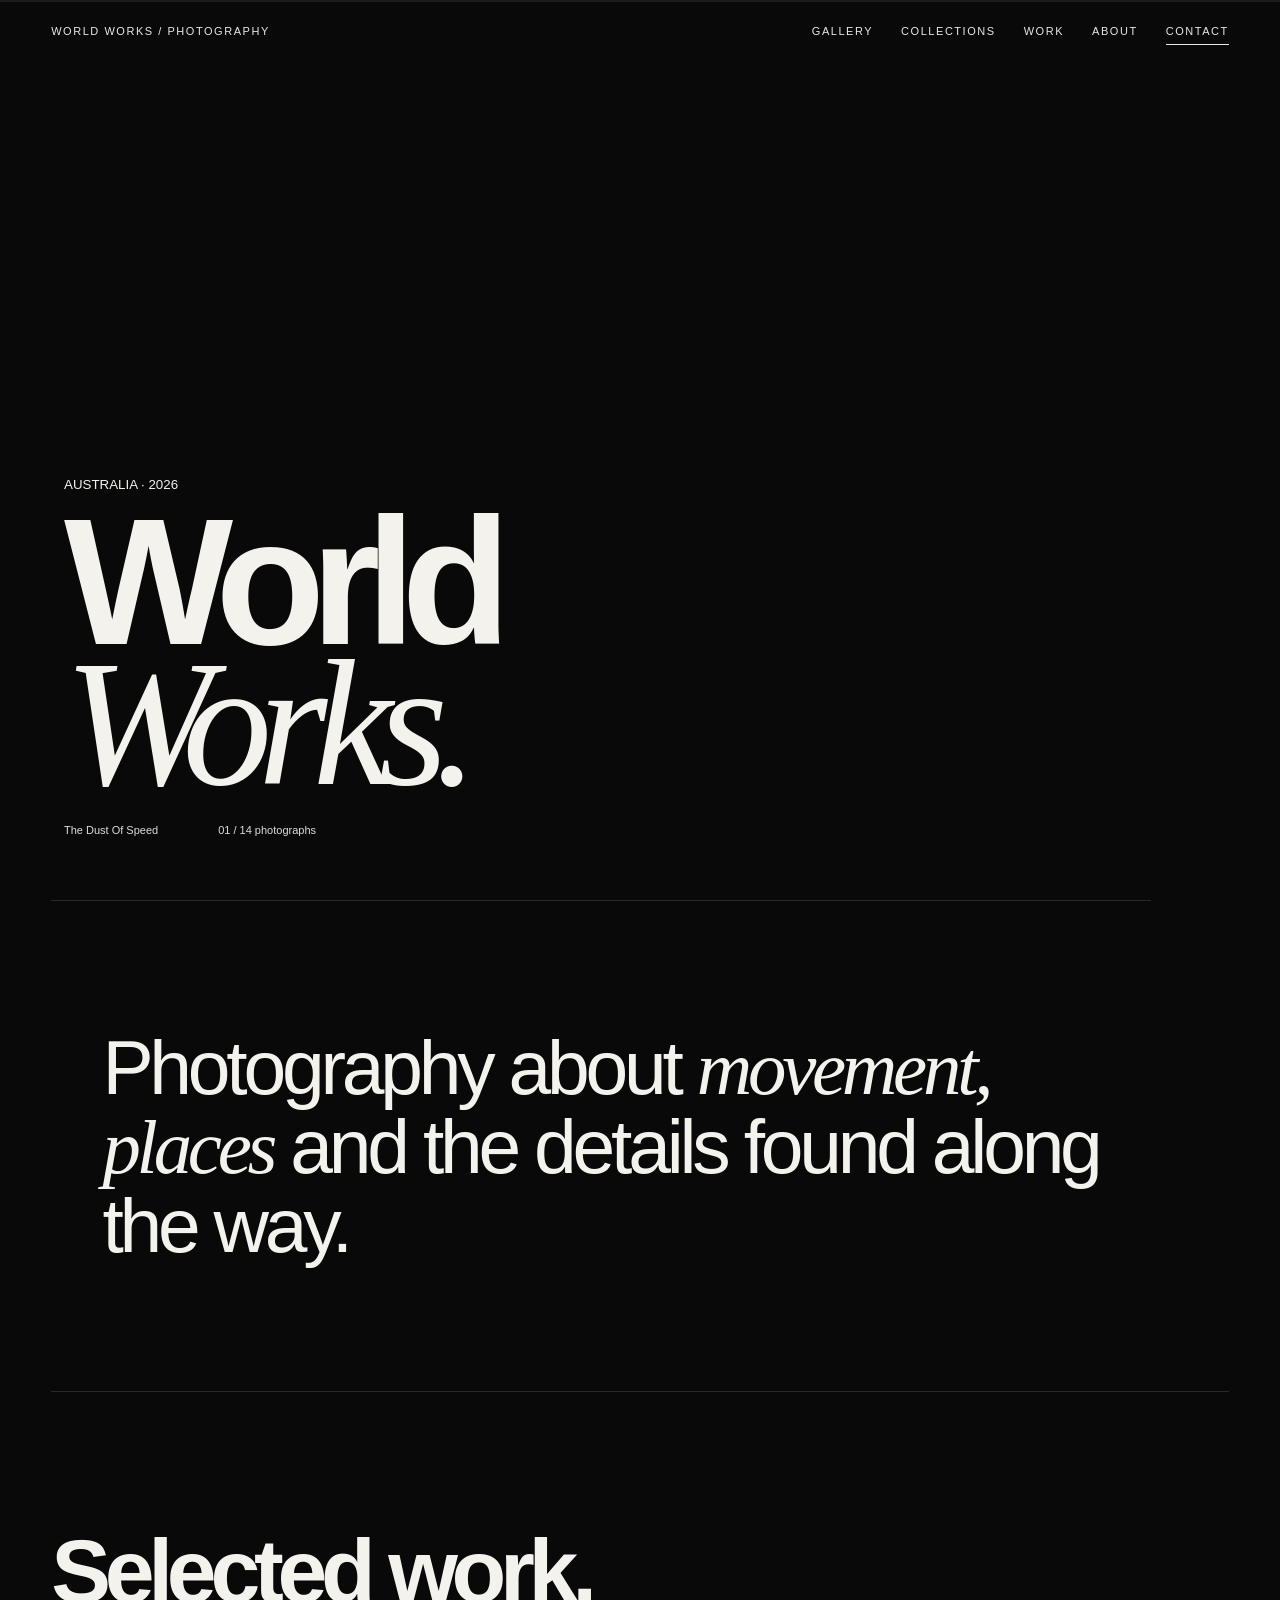
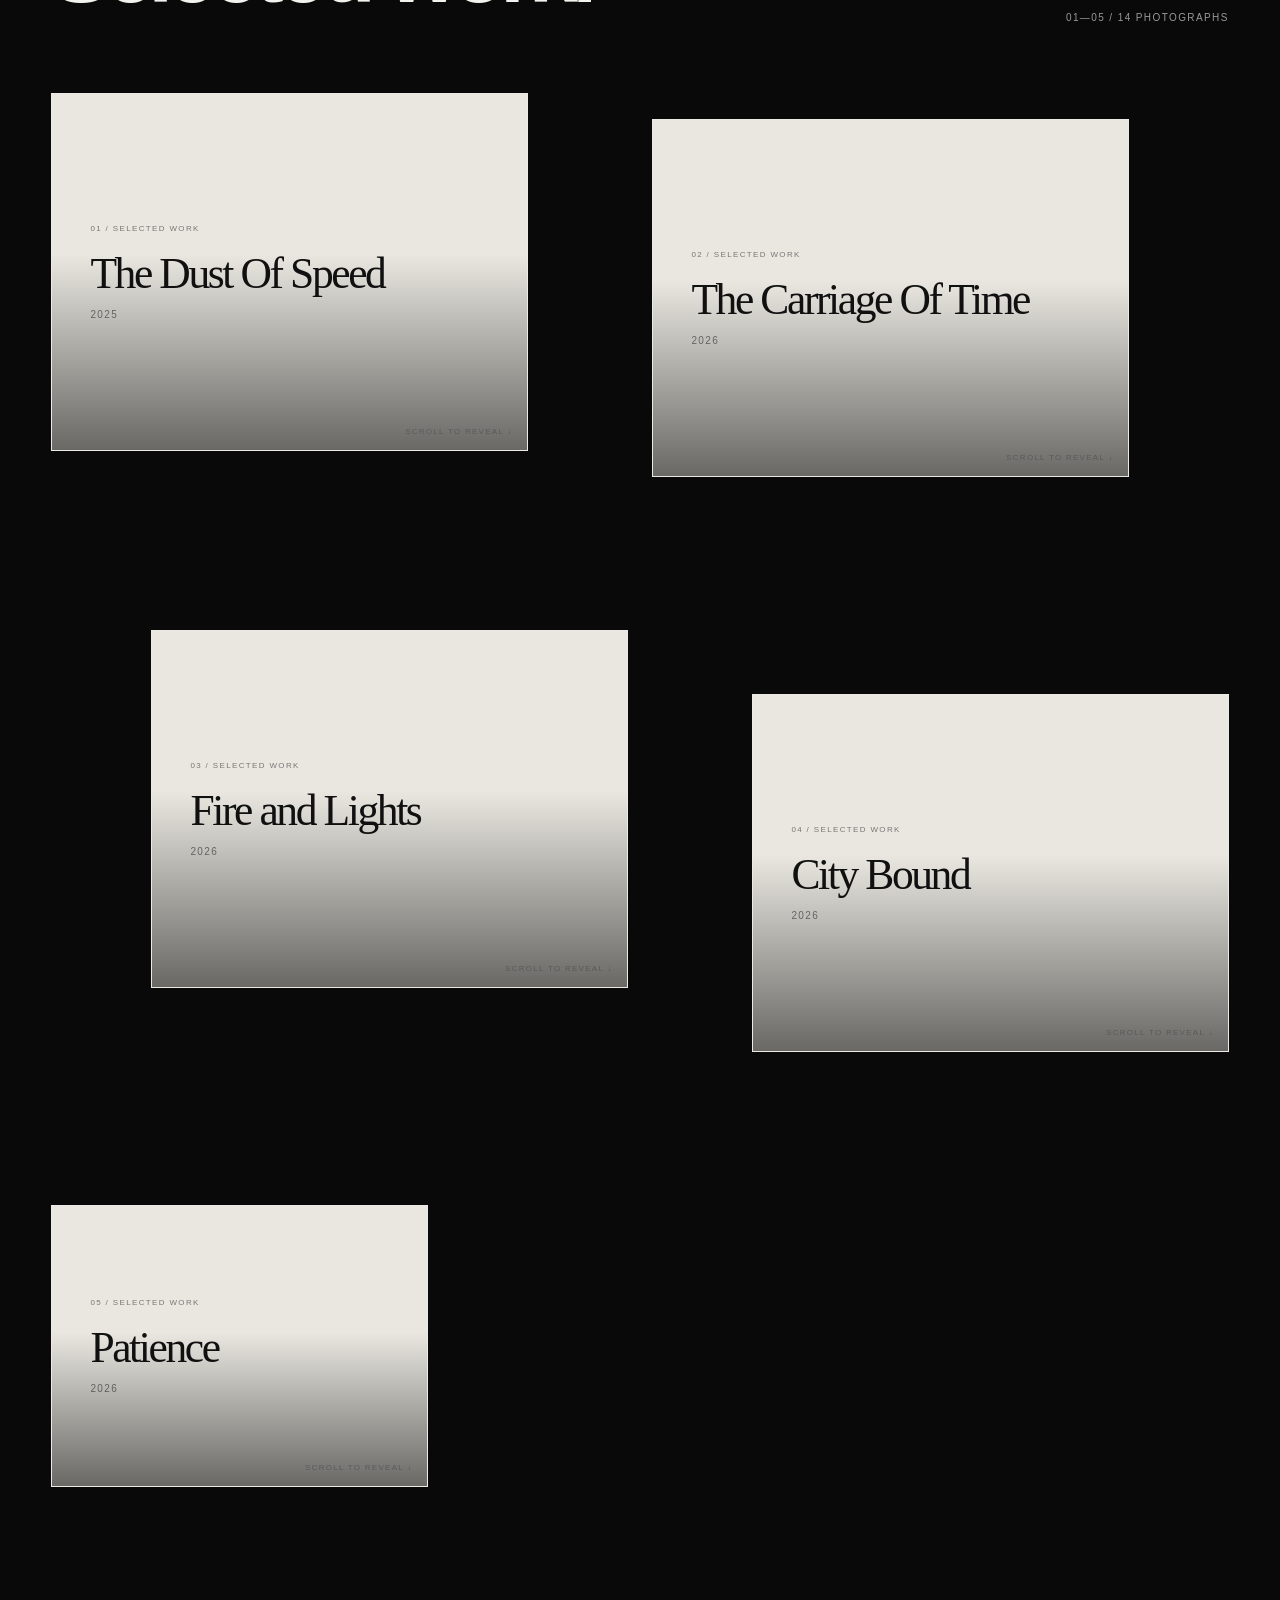
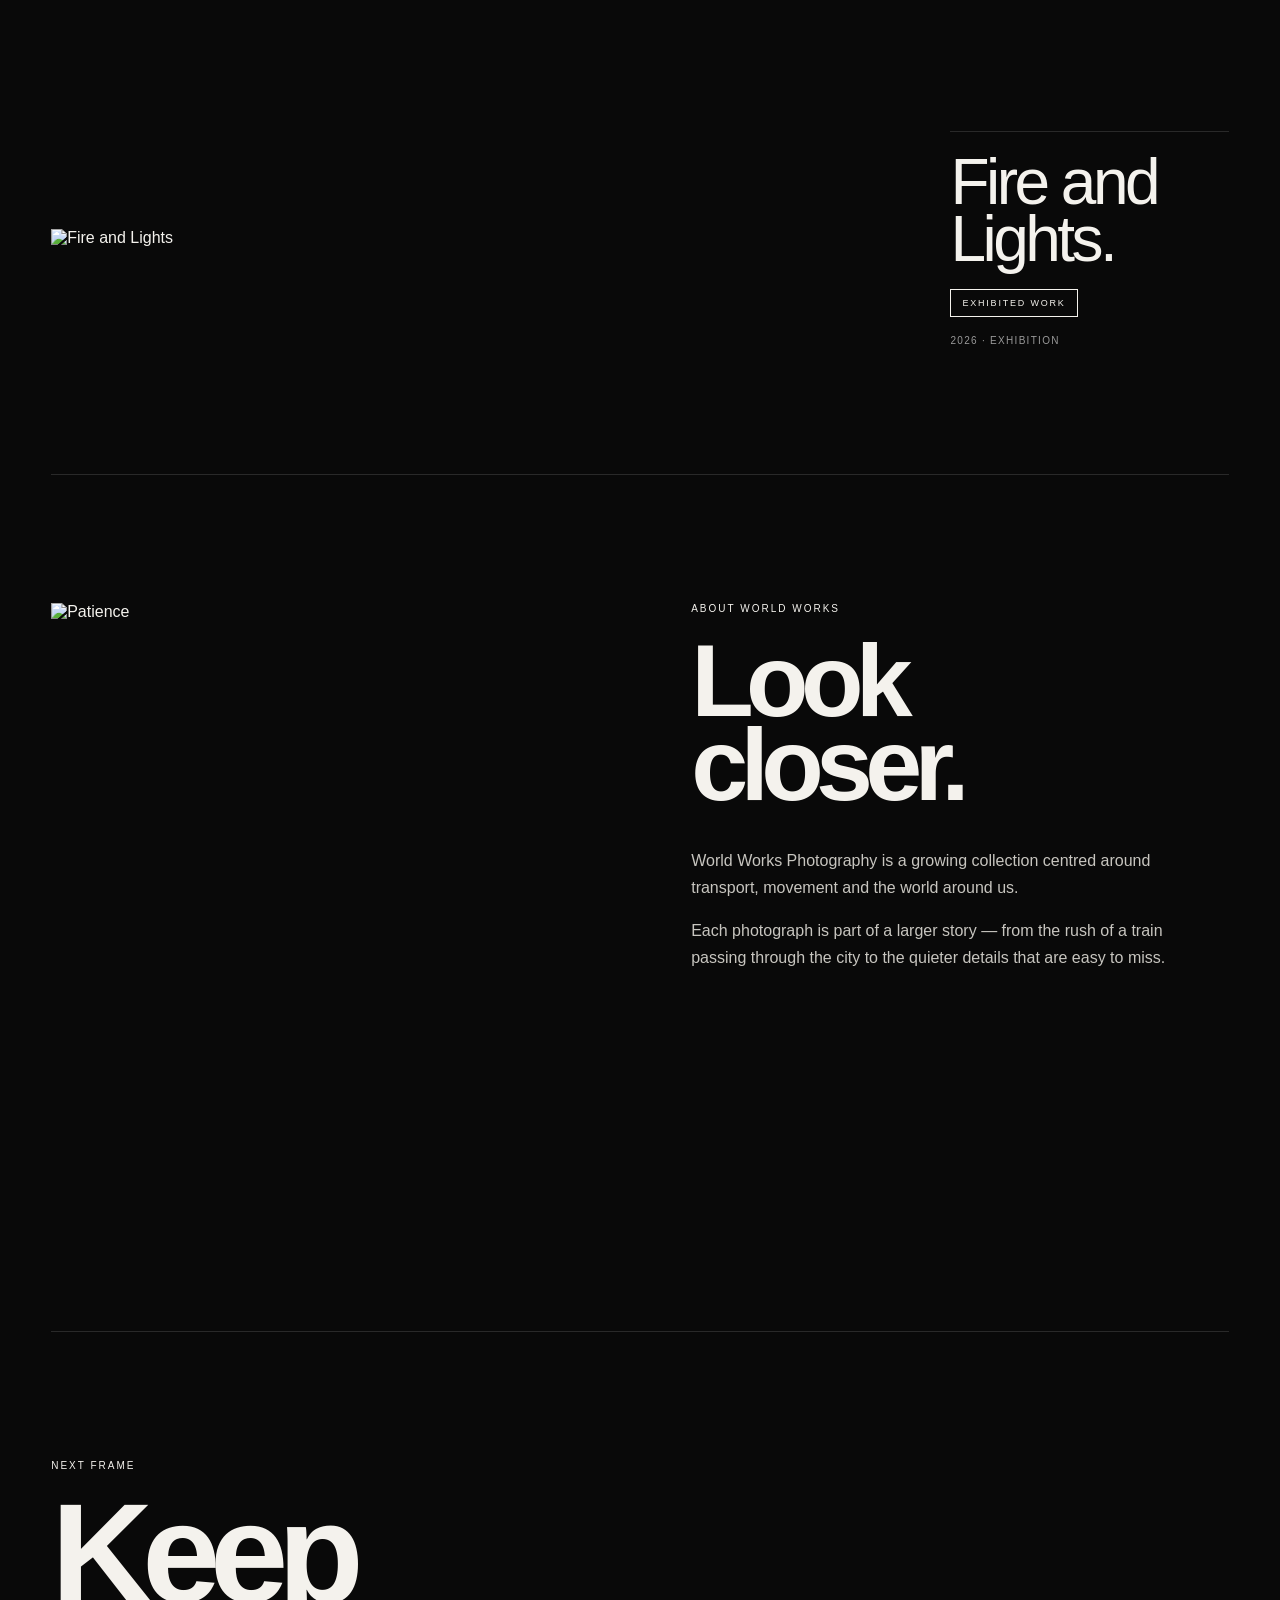
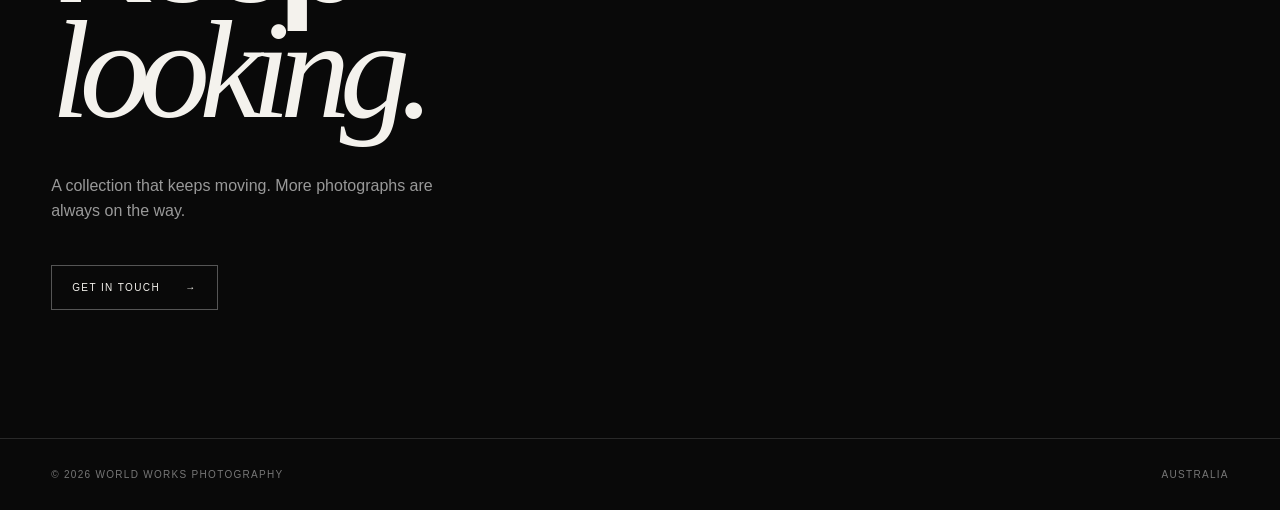
==== index.html @ 9ef43955 "Place scroll flip styles correctly in homepage" ====
<!doctype html>
<html lang="en">
<head>
<meta charset="utf-8"><meta name="viewport" content="width=device-width,initial-scale=1">
<meta name="theme-color" content="#090909"><meta property="og:title" content="World Works Photography"><meta property="og:image" content="images/01.jpg">
<title>World Works Photography</title>
<link rel="icon" type="image/svg+xml" href="favicon.svg">
<style>
*{box-sizing:border-box}html{scroll-behavior:smooth}body{margin:0;background:#090909;color:#f4f2ed;font-family:Arial,sans-serif}
a{color:inherit;text-decoration:none}.nav{position:fixed;z-index:5;top:0;left:0;right:0;padding:25px 4vw;display:flex;justify-content:space-between;font-size:11px;letter-spacing:.14em;text-transform:uppercase;mix-blend-mode:difference}.nav div{display:flex;gap:28px}.nav div a{position:relative}.nav div a::after{content:"";position:absolute;left:0;right:0;bottom:-8px;height:1px;background:currentColor;transform:scaleX(0);transform-origin:center;transition:transform .25s ease}.nav div a.active::after{transform:scaleX(1)}
.hero{height:100svh;min-height:650px;position:relative;display:flex;align-items:flex-end;padding:5vw;overflow:hidden}.hero img{position:absolute;left:50%;top:50%;transform:translate(-50%,-50%);width:112%;height:112%;max-width:none;object-fit:cover;object-position:center;filter:brightness(.52);z-index:-1}.hero-copy small,.eyebrow{font-size:10px;letter-spacing:.2em;text-transform:uppercase}.hero h1{font-size:clamp(80px,14vw,190px);line-height:.78;letter-spacing:-.08em;margin:20px 0 30px}.hero em,.intro em,.contact em{font-family:Georgia,serif;font-weight:400}.hero-meta{display:flex;gap:60px;font-size:11px;color:#ddd}
main{padding:0 4vw}.section{padding:10vw 0;border-top:1px solid #292929}.intro{padding-left:4vw;max-width:1100px;font-size:clamp(42px,6vw,88px);line-height:1;letter-spacing:-.055em}
.head{display:flex;justify-content:space-between;align-items:end;margin-bottom:70px}.head h2{font-size:clamp(50px,7vw,105px);letter-spacing:-.07em;margin:0}.count{font-size:10px;letter-spacing:.14em;color:#999;text-transform:uppercase}
.grid{display:grid;grid-template-columns:repeat(12,minmax(0,1fr));column-gap:24px;row-gap:12vw;align-items:start}.item{margin:0;min-width:0}.item img{width:100%;height:auto;display:block;transition:transform .7s cubic-bezier(.2,.8,.2,1)}.item:hover img{transform:scale(1.025)}
.item:nth-child(1){grid-column:1/6}.item:nth-child(2){grid-column:7/12;margin-top:2vw}.item:nth-child(3){grid-column:2/7;margin-top:0}.item:nth-child(4){grid-column:8/13;margin-top:5vw}.item:nth-child(5){grid-column:1/5;margin-top:0}
.caption{display:flex;justify-content:space-between;padding-top:13px;font-size:10px;text-transform:uppercase;letter-spacing:.1em}.caption span:last-child{color:#888}
.feature{padding:9vw 0 10vw;display:grid;grid-template-columns:minmax(0,3fr) minmax(260px,1fr);gap:5vw;align-items:center}.feature img{width:100%;height:auto;max-height:72vh;object-fit:contain;background:transparent;display:block}.feature-meta{margin:0;display:block;border-top:1px solid #292929;padding-top:22px}.feature-title{font-size:clamp(40px,5vw,78px);line-height:.9;letter-spacing:-.055em}.exhibited-label{display:inline-block;margin-top:20px;padding:8px 11px;border:1px solid #f4f2ed;font-size:9px;letter-spacing:.2em;text-transform:uppercase}.muted{font-size:10px;color:#999;text-transform:uppercase;letter-spacing:.13em;padding-top:18px}@media(max-width:700px){.feature{display:block}.feature-meta{margin-top:24px}}
.about{display:grid;grid-template-columns:1fr 1fr;gap:8vw;align-items:start}.about img{width:100%;height:600px;object-fit:contain;background:#090909}.about h2{font-size:clamp(60px,8vw,120px);line-height:.82;letter-spacing:-.075em;margin:25px 0 40px}.about p{max-width:520px;color:#c7c5bf;line-height:1.7;font-size:16px}
.contact h2{font-size:clamp(65px,11vw,160px);line-height:.82;letter-spacing:-.075em;margin:25px 0 45px}.contact p{color:#999;max-width:420px;line-height:1.6}.button{display:inline-flex;gap:25px;margin-top:25px;padding:16px 20px;border:1px solid #555;font-size:10px;letter-spacing:.14em;text-transform:uppercase}.button:hover{background:#f4f2ed;color:#090909}
footer{display:flex;justify-content:space-between;padding:30px 4vw;border-top:1px solid #292929;color:#777;font-size:10px;text-transform:uppercase;letter-spacing:.13em}
.lightbox{position:fixed;inset:0;z-index:20;background:rgba(0,0,0,.94);display:none;align-items:center;justify-content:center;padding:5vw}.lightbox.open{display:flex}.lightbox img{max-width:90vw;max-height:88vh;object-fit:contain}.close{position:absolute;right:25px;top:18px;font-size:38px;background:none;border:0;color:white;cursor:pointer}.lbtitle{position:absolute;left:25px;bottom:20px;font-size:11px;letter-spacing:.12em;text-transform:uppercase}
@media(max-width:700px){.nav div{gap:12px}.hero{padding:8vw;min-height:600px}.hero-meta{display:block;line-height:1.8}.intro{padding-left:0}.grid{display:block}.item,.item:nth-child(n){margin:0 0 55px}.item img{width:100%;height:auto}.feature-meta{display:block}.about{display:block}.about img{height:auto;margin-bottom:45px}.about h2{margin-top:0}footer{display:block;line-height:2}}

/* WORLD WORKS — cinematic, Apple-inspired motion */
:root{--ww-ease:cubic-bezier(.16,1,.3,1)}
html{scroll-padding-top:88px}
.ww-progress{position:fixed;z-index:10001;top:0;left:0;width:100%;height:2px;pointer-events:none;background:rgba(255,255,255,.08)}
.ww-progress span{display:block;width:100%;height:100%;background:#f4f2ed;transform:scaleX(0);transform-origin:left center}
.ww-reveal{opacity:0;transform:translate3d(0,28px,0);transition:opacity .9s var(--ww-ease),transform 1s var(--ww-ease);transition-delay:var(--ww-delay,0ms)}
.ww-reveal.ww-visible{opacity:1;transform:translate3d(0,0,0)}
.ww-reveal.ww-reveal-left{transform:translate3d(-24px,0,0)}
.ww-reveal.ww-reveal-left.ww-visible{transform:translate3d(0,0,0)}
.item img,.feature img,.about img{transition:transform 1s var(--ww-ease),filter .8s ease}
.item,.feature,.about,.contact{backface-visibility:hidden}
.button,.exhibited-label{transition:background .35s ease,color .35s ease,border-color .35s ease,transform .5s var(--ww-ease)}
.button:hover,.exhibited-label:hover{transform:translateY(-2px)}
@media(prefers-reduced-motion:reduce){html{scroll-behavior:auto}.ww-reveal,.ww-reveal.ww-reveal-left{opacity:1;transform:none;transition:none}.ww-progress{display:none}}


/* Selected work: photographs flip to reveal their titles on the reverse */
.grid{perspective:1400px}
.flip-card{aspect-ratio:4/3;cursor:pointer;outline:none}
.flip-inner{position:relative;width:100%;height:100%;min-height:250px;transform-style:preserve-3d;transition:transform 1s cubic-bezier(.16,1,.3,1);will-change:transform}
.flip-card:hover .flip-inner,.flip-card:focus-visible .flip-inner,.flip-card.is-flipped .flip-inner{transform:rotateY(180deg)}
.flip-face{position:absolute;inset:0;overflow:hidden;backface-visibility:hidden;-webkit-backface-visibility:hidden}
.flip-front{background:#111}
.flip-front img{width:100%;height:100%;object-fit:cover;display:block;transition:transform 1.1s cubic-bezier(.16,1,.3,1),filter .8s ease}
.flip-card:hover .flip-front img{transform:scale(1.045);filter:brightness(.76)}
.flip-front::after{content:"";position:absolute;inset:45% 0 0;background:linear-gradient(transparent,rgba(0,0,0,.55));pointer-events:none}
.flip-hint{position:absolute;z-index:2;right:14px;bottom:14px;font-size:8px;letter-spacing:.16em;color:#fff;text-transform:uppercase;opacity:.82}
.flip-back{transform:rotateY(180deg);display:flex;flex-direction:column;align-items:flex-start;justify-content:center;padding:clamp(18px,3vw,42px);background:#e9e7e0;color:#111;border:1px solid rgba(255,255,255,.12)}
.flip-back .flip-index{font-size:8px;letter-spacing:.17em;text-transform:uppercase;color:#777}
.flip-back h3{font-family:Georgia,serif;font-size:clamp(25px,3.4vw,52px);font-weight:400;line-height:.96;letter-spacing:-.055em;margin:20px 0 14px;overflow-wrap:anywhere}
.flip-year{font-size:10px;letter-spacing:.14em;color:#777}
.flip-back .flip-hint{color:#555}
.flip-card:focus-visible{outline:1px solid #f4f2ed;outline-offset:5px}
@media(max-width:700px){.flip-card{margin-bottom:55px!important;aspect-ratio:4/3}.flip-inner{min-height:0}.flip-back{padding:22px}.flip-back h3{font-size:clamp(28px,8vw,42px)}.flip-card:hover .flip-inner{transform:none}}
@media(prefers-reduced-motion:reduce){.flip-inner,.flip-front img{transition:none}.flip-card:hover .flip-front img{transform:none}}

</style>
</head>
<body>
<nav class="nav"><a href="#top">World Works / Photography</a><div><a href="gallery.html">Gallery</a><a href="collections.html">Collections</a><a href="#work">Work</a><a href="#about">About</a><a href="#contact">Contact</a></div></nav>
<header class="hero" id="top"><img src="images/01.jpg" alt="The Dust Of Speed"><div><small>AUSTRALIA · 2026</small><h1>World<br><em>Works.</em></h1><div class="hero-meta"><span>The Dust Of Speed</span><span>01 / 14 photographs</span></div></div></header>
<main>
<section class="section intro">Photography about <em>movement, places</em> and the details found along the way.</section>
<section class="section" id="work"><div class="head"><h2>Selected work.</h2><div class="count">01—05 / 14 photographs</div></div><div class="grid">
<figure class="item flip-card" data-scroll-flip><div class="flip-inner"><div class="flip-face flip-front"><span class="flip-index">01 / SELECTED WORK</span><h3>The Dust Of Speed</h3><span class="flip-year">2025</span><span class="flip-hint" aria-hidden="true">SCROLL TO REVEAL ↓</span></div><div class="flip-face flip-back"><img src="images/01.jpg" alt="The Dust Of Speed" loading="lazy"><span class="flip-hint" aria-hidden="true">PHOTOGRAPH REVEALED ↗</span></div></div></figure>
<figure class="item flip-card" data-scroll-flip><div class="flip-inner"><div class="flip-face flip-front"><span class="flip-index">02 / SELECTED WORK</span><h3>The Carriage Of Time</h3><span class="flip-year">2026</span><span class="flip-hint" aria-hidden="true">SCROLL TO REVEAL ↓</span></div><div class="flip-face flip-back"><img src="images/02.jpg" alt="The Carriage Of Time" loading="lazy"><span class="flip-hint" aria-hidden="true">PHOTOGRAPH REVEALED ↗</span></div></div></figure>
<figure class="item flip-card" data-scroll-flip><div class="flip-inner"><div class="flip-face flip-front"><span class="flip-index">03 / SELECTED WORK</span><h3>Fire and Lights</h3><span class="flip-year">2026</span><span class="flip-hint" aria-hidden="true">SCROLL TO REVEAL ↓</span></div><div class="flip-face flip-back"><img src="images/10.jpg" alt="Fire and Lights" loading="lazy"><span class="flip-hint" aria-hidden="true">PHOTOGRAPH REVEALED ↗</span></div></div></figure>
<figure class="item flip-card" data-scroll-flip><div class="flip-inner"><div class="flip-face flip-front"><span class="flip-index">04 / SELECTED WORK</span><h3>City Bound</h3><span class="flip-year">2026</span><span class="flip-hint" aria-hidden="true">SCROLL TO REVEAL ↓</span></div><div class="flip-face flip-back"><img src="images/14.jpg" alt="City Bound" loading="lazy"><span class="flip-hint" aria-hidden="true">PHOTOGRAPH REVEALED ↗</span></div></div></figure>
<figure class="item flip-card" data-scroll-flip><div class="flip-inner"><div class="flip-face flip-front"><span class="flip-index">05 / SELECTED WORK</span><h3>Patience</h3><span class="flip-year">2026</span><span class="flip-hint" aria-hidden="true">SCROLL TO REVEAL ↓</span></div><div class="flip-face flip-back"><img src="images/13.jpg" alt="Patience" loading="lazy"><span class="flip-hint" aria-hidden="true">PHOTOGRAPH REVEALED ↗</span></div></div></figure>
</div></section>
<section class="feature"><img src="images/10.jpg" alt="Fire and Lights"><div class="feature-meta"><div><div class="feature-title">Fire and Lights.</div><a class="exhibited-label" href="gallery.html?filter=exhibited">EXHIBITED WORK</a></div><div class="muted">2026 · Exhibition</div></div></section>
<section class="section about" id="about"><img src="images/13.jpg" alt="Patience"><div><div class="eyebrow">About World Works</div><h2>Look<br>closer.</h2><p>World Works Photography is a growing collection centred around transport, movement and the world around us.</p><p>Each photograph is part of a larger story — from the rush of a train passing through the city to the quieter details that are easy to miss.</p></div></section>
<section class="section contact" id="contact"><div class="eyebrow">Next frame</div><h2>Keep<br><em>looking.</em></h2><p>A collection that keeps moving. More photographs are always on the way.</p><a class="button" href="contact.html">Get in touch <span>→</span></a></section>
</main>
<footer><span>© 2026 World Works Photography</span><span>Australia</span></footer>
<div class="lightbox" id="lightbox" aria-hidden="true"><button class="close" aria-label="Close">×</button><img id="lbimg" src="" alt=""><div class="lbtitle" id="lbtitle"></div></div>
<script>
const navLinks=[...document.querySelectorAll('.nav div a[href^="#"]')]; const sections=navLinks.map(a=>({a,s:document.querySelector(a.getAttribute('href'))})).filter(x=>x.s); const obs=new IntersectionObserver(es=>{es.forEach(e=>{if(e.isIntersecting){navLinks.forEach(a=>a.classList.remove('active')); const hit=sections.find(x=>x.s===e.target); if(hit) hit.a.classList.add('active')}})},{rootMargin:'-35% 0px -55% 0px',threshold:0}); sections.forEach(x=>obs.observe(x.s));
const lb=document.getElementById('lightbox'),im=document.getElementById('lbimg'),title=document.getElementById('lbtitle');
document.querySelectorAll('.item img').forEach(x=>x.addEventListener('click',()=>{im.src=x.src;im.alt=x.alt;title.textContent=x.alt;lb.classList.add('open');lb.setAttribute('aria-hidden','false');document.body.style.overflow='hidden'}));
function close(){lb.classList.remove('open');lb.setAttribute('aria-hidden','true');document.body.style.overflow='';im.src=''}document.querySelector('.close').onclick=close;lb.onclick=e=>{if(e.target===lb)close()};document.addEventListener('keydown',e=>{if(e.key==='Escape')close()});
</script>

<script>
/* World Works cinematic motion system — accessible and lightweight */
(()=> {
  const reduceMotion=window.matchMedia('(prefers-reduced-motion: reduce)').matches;
  const progress=document.createElement('div');
  progress.className='ww-progress';
  progress.setAttribute('aria-hidden','true');
  progress.innerHTML='<span></span>';
  if(!reduceMotion) document.body.appendChild(progress);
  const bar=progress.querySelector('span');
  let ticking=false;
  const updateProgress=()=>{
    const max=document.documentElement.scrollHeight-window.innerHeight;
    if(bar) bar.style.transform='scaleX('+(max>0?Math.min(1,window.scrollY/max):0)+')';
    ticking=false;
  };
  window.addEventListener('scroll',()=>{if(!ticking){requestAnimationFrame(updateProgress);ticking=true}},{passive:true});
  updateProgress();
  const revealSelectors=[
    '.hero-copy','.hero-content','.intro','.section','.feature','.about','.contact',
    '.gallery-page-header','.gallery-heading','.gallery-filters','.gallery .photo',
    '.collections-hero','.collections-intro','.collection-card','.collections-footer',
    '.contact-visual','.contact-copy','.head','.item'
  ];
  const targets=[...new Set(revealSelectors.flatMap(s=>Array.from(document.querySelectorAll(s))))];
  targets.forEach((el,i)=>{
    el.classList.add('ww-reveal');
    if(el.matches('.about img,.contact-visual')) el.classList.add('ww-reveal-left');
    if(el.matches('.feature-meta,.contact-copy')) el.style.setProperty('--ww-delay','90ms');
    if(el.matches('.gallery .photo,.collection-card,.item')) el.style.setProperty('--ww-delay',Math.min((i%5)*65,260)+'ms');
  });
  if(reduceMotion||!('IntersectionObserver' in window)){
    targets.forEach(el=>el.classList.add('ww-visible'));
  }else{
    const observer=new IntersectionObserver(entries=>{
      entries.forEach(entry=>{
        if(entry.isIntersecting){entry.target.classList.add('ww-visible');observer.unobserve(entry.target)}
      });
    },{threshold:.08,rootMargin:'0px 0px -6% 0px'});
    targets.forEach(el=>observer.observe(el));
  }
  const heroImage=document.querySelector('.hero img');
  if(heroImage&&!reduceMotion&&window.matchMedia('(min-width: 700px)').matches){
    let heroTick=false;
    window.addEventListener('scroll',()=>{
      if(heroTick)return;
      heroTick=true;
      requestAnimationFrame(()=>{
        const y=Math.min(window.scrollY,window.innerHeight);
        heroImage.style.setProperty('--ww-scroll',y);
        heroImage.style.translate='0 '+(y*.08)+'px';
        heroTick=false;
      });
    },{passive:true});
  }
})();
</script>


<script>
/* Scroll-controlled 3D reveal: the title faces forward until scrolling turns the card to its photograph. */
(()=> {
  const cards=[...document.querySelectorAll('[data-scroll-flip]')];
  const reduceMotion=window.matchMedia('(prefers-reduced-motion: reduce)').matches;
  if(!cards.length)return;
  if(reduceMotion){
    cards.forEach(card=>card.classList.add('scroll-revealed'));
    return;
  }
  let ticking=false;
  const update=()=>{
    const vh=window.innerHeight;
    cards.forEach(card=>{
      const rect=card.getBoundingClientRect();
      // Rotation begins as the card enters the lower part of the viewport and completes as it approaches mid-screen.
      const start=vh*0.88;
      const end=vh*0.30;
      const progress=Math.max(0,Math.min(1,(start-rect.top)/(start-end)));
      card.style.setProperty('--flip-progress',progress.toFixed(4));
      card.classList.toggle('scroll-revealed',progress>=1);
      card.setAttribute('aria-label',progress>=.5?'Photograph revealed: '+card.querySelector('.flip-back img').alt:'Scroll to reveal photograph: '+card.querySelector('.flip-front h3').textContent);
    });
    ticking=false;
  };
  const requestUpdate=()=>{if(!ticking){requestAnimationFrame(update);ticking=true}};
  window.addEventListener('scroll',requestUpdate,{passive:true});
  window.addEventListener('resize',requestUpdate);
  update();
})();
</script>
<style>
/* Scroll-driven name-to-photograph cards */
.flip-card{cursor:default;perspective:1400px}
.flip-inner{transform:rotateY(calc(var(--flip-progress, 0) * 180deg));transition:none!important}
.flip-card:hover .flip-inner,.flip-card:focus-visible .flip-inner,.flip-card.is-flipped .flip-inner{transform:rotateY(calc(var(--flip-progress, 0) * 180deg))}
.flip-front{display:flex;flex-direction:column;align-items:flex-start;justify-content:center;padding:clamp(20px,3vw,42px);background:#e9e7e0;color:#111;border:1px solid rgba(255,255,255,.12)}
.flip-front .flip-index{font-size:8px;letter-spacing:.17em;text-transform:uppercase;color:#777}
.flip-front h3{font-family:Georgia,serif;font-size:clamp(25px,3.4vw,52px);font-weight:400;line-height:.96;letter-spacing:-.055em;margin:20px 0 14px;overflow-wrap:anywhere}
.flip-front .flip-year{font-size:10px;letter-spacing:.14em;color:#777}
.flip-front .flip-hint{color:#555}
.flip-back{transform:rotateY(180deg);padding:0;background:#111}
.flip-back img{width:100%;height:100%;object-fit:cover;display:block}
.flip-back .flip-hint{color:#fff}
.flip-card:hover .flip-front img{transform:none}
@media(max-width:700px){.flip-card{margin-bottom:55px!important}.flip-front{padding:22px}.flip-front h3{font-size:clamp(28px,8vw,42px)}}
@media(prefers-reduced-motion:reduce){.flip-inner{transition:none!important;transform:none!important}.flip-back{display:none}}
</style>
</body></html>
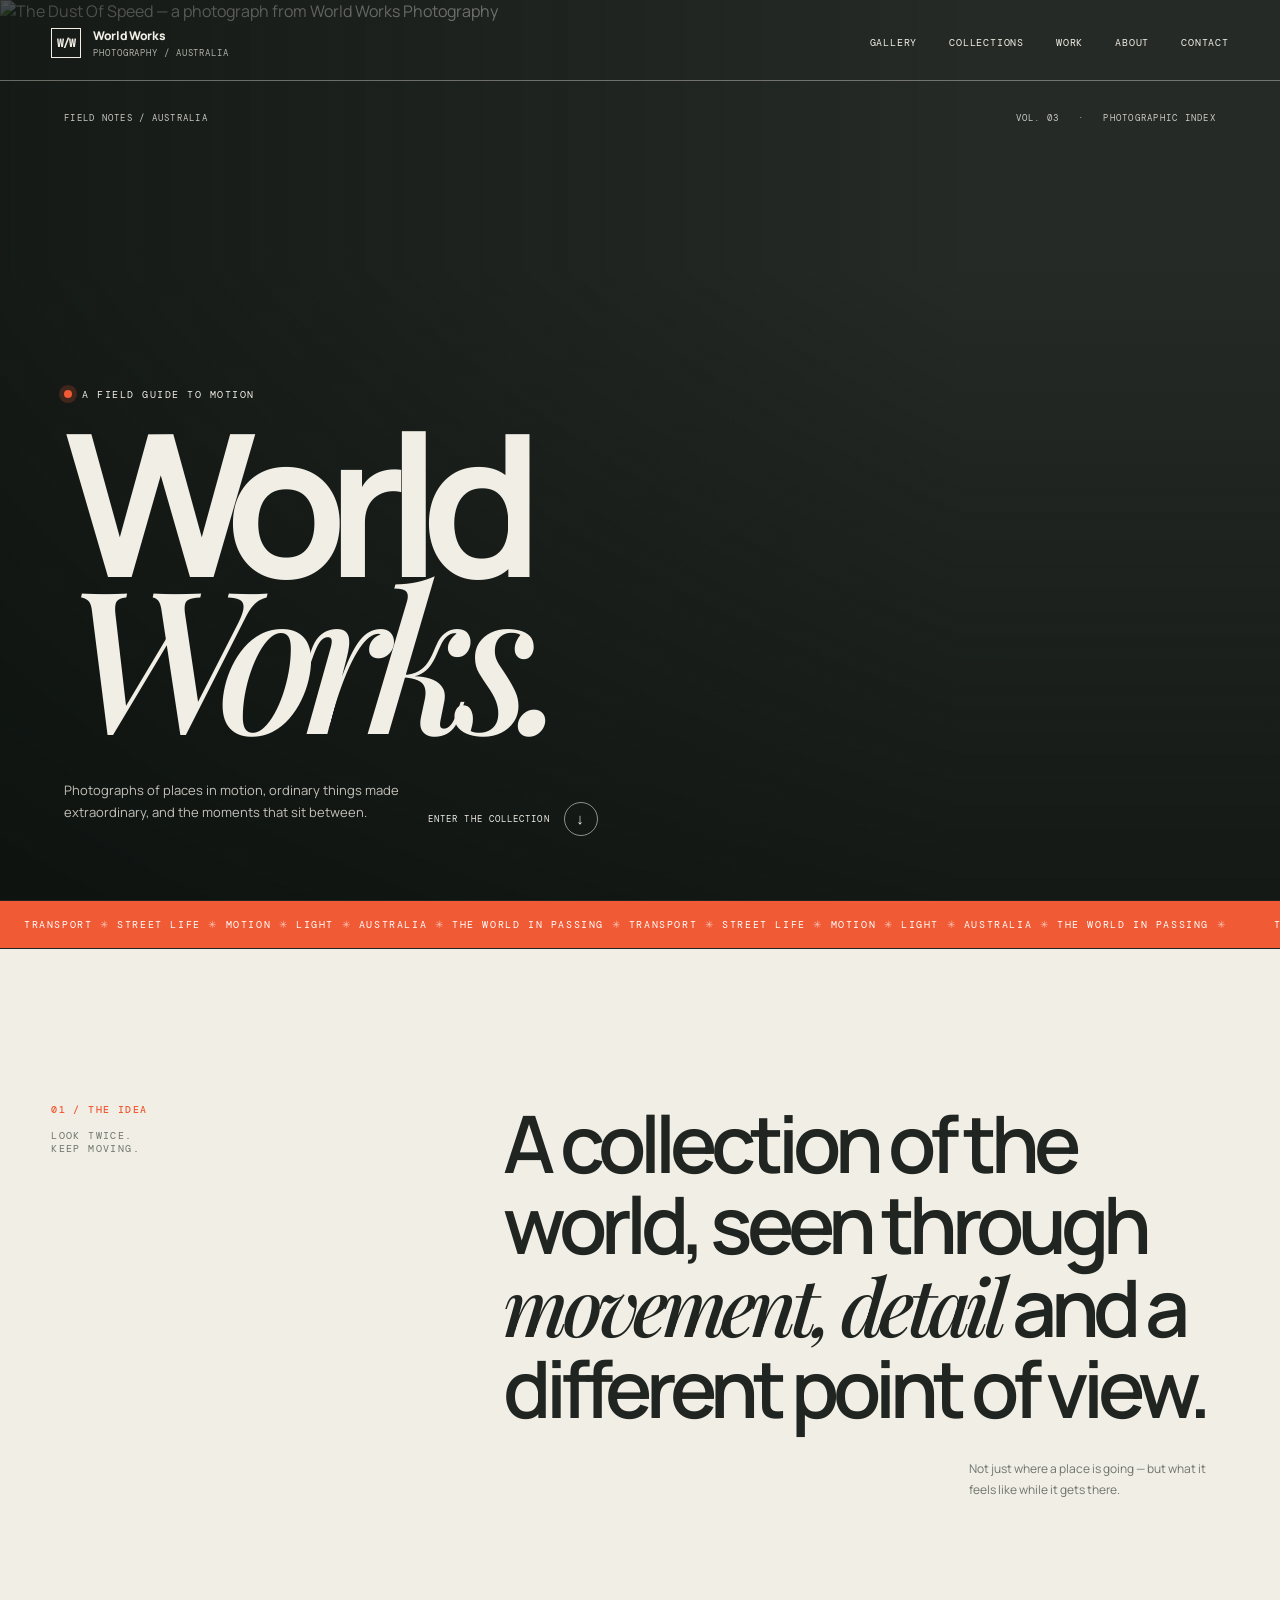
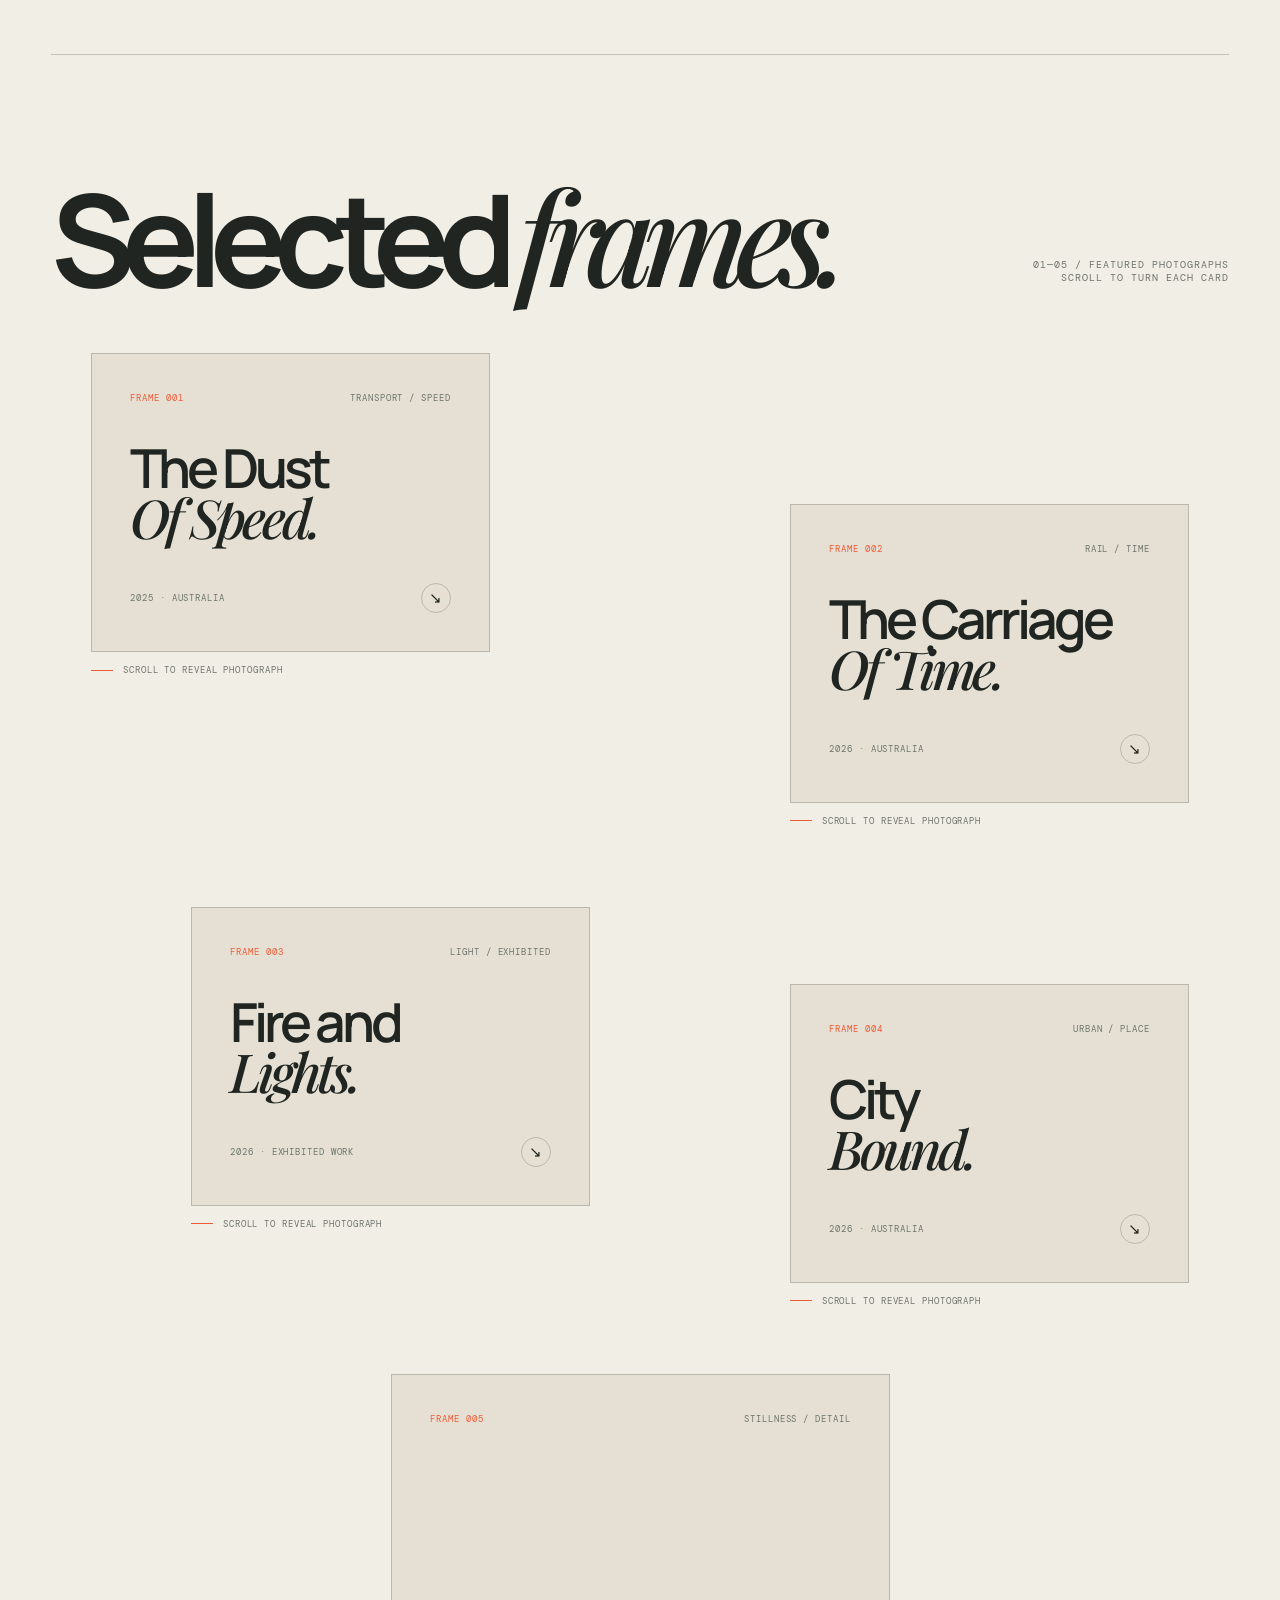
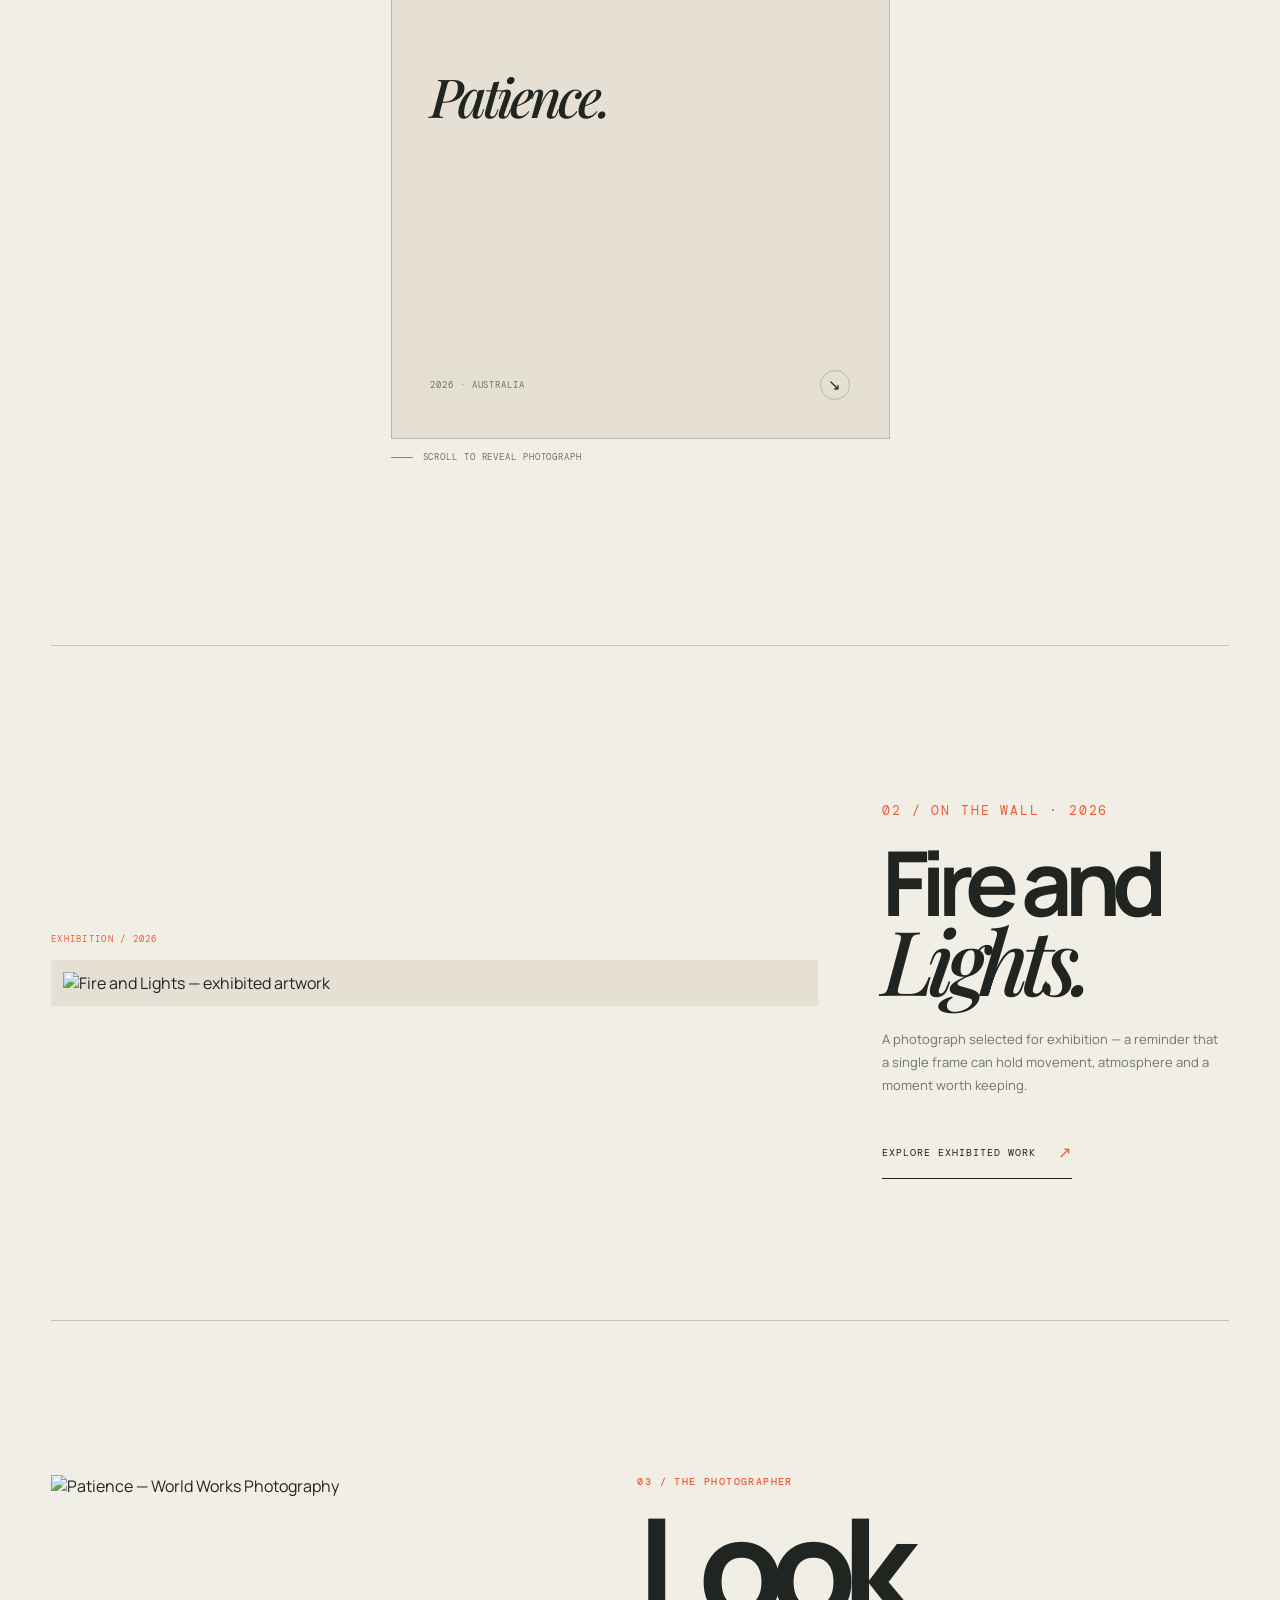
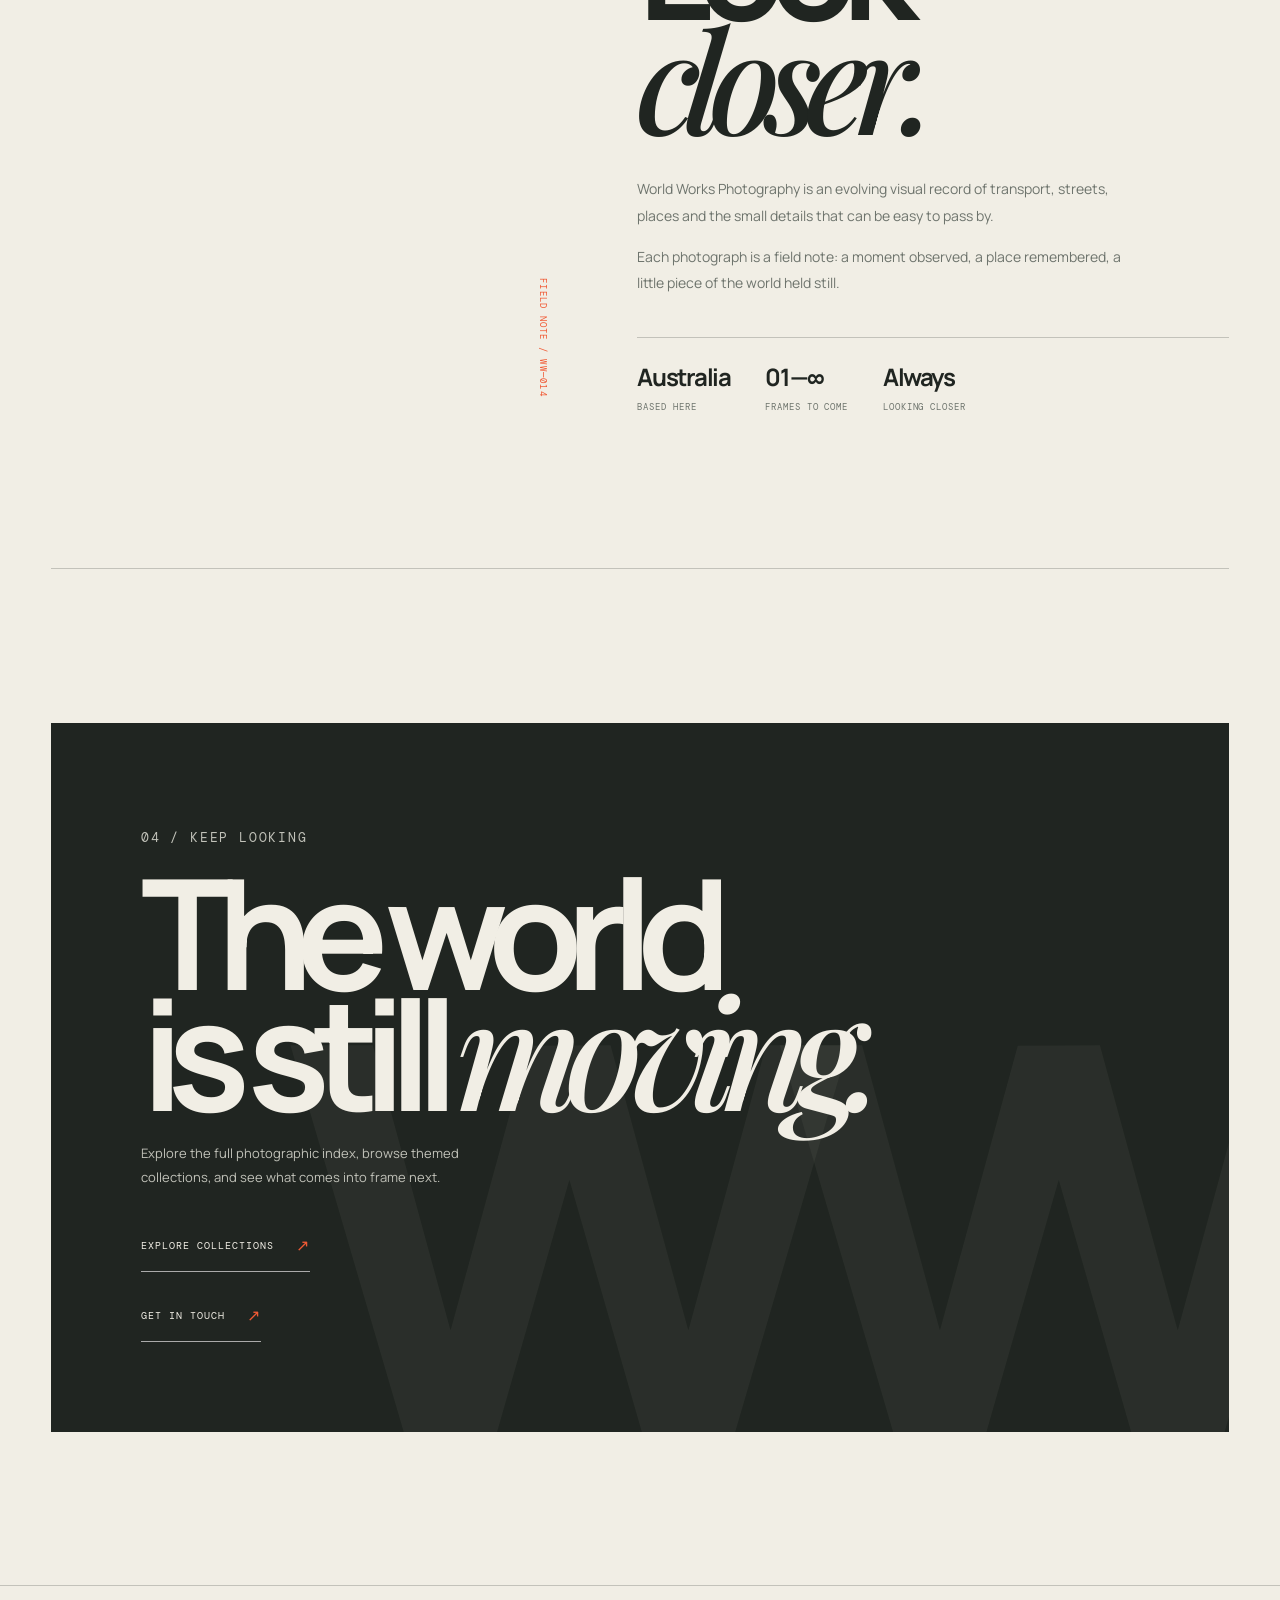
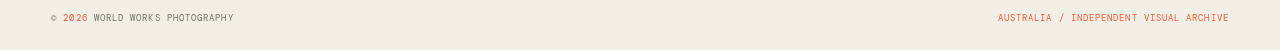
==== commit 5b3c5301: "Redesign homepage as World Works Field Notes 3.0" ====
--- a/index.html
+++ b/index.html
@@ -1,194 +1,82 @@
 <!doctype html>
 <html lang="en">
 <head>
-<meta charset="utf-8"><meta name="viewport" content="width=device-width,initial-scale=1">
-<meta name="theme-color" content="#090909"><meta property="og:title" content="World Works Photography"><meta property="og:image" content="images/01.jpg">
-<title>World Works Photography</title>
+<meta charset="utf-8">
+<meta name="viewport" content="width=device-width,initial-scale=1">
+<meta name="theme-color" content="#f1eee5">
+<meta name="description" content="World Works Photography — a field guide to movement, places and the details between.">
+<meta property="og:title" content="World Works Photography">
+<meta property="og:image" content="images/01.jpg">
+<title>World Works Photography — A Field Guide to Motion</title>
 <link rel="icon" type="image/svg+xml" href="favicon.svg">
+<link rel="preconnect" href="https://fonts.googleapis.com">
+<link rel="preconnect" href="https://fonts.gstatic.com" crossorigin>
+<link href="https://fonts.googleapis.com/css2?family=DM+Mono:wght@400;500&family=Manrope:wght@400;500;600;700;800&family=Playfair+Display:ital,wght@0,500;0,600;1,500;1,600&display=swap" rel="stylesheet">
 <style>
-*{box-sizing:border-box}html{scroll-behavior:smooth}body{margin:0;background:#090909;color:#f4f2ed;font-family:Arial,sans-serif}
-a{color:inherit;text-decoration:none}.nav{position:fixed;z-index:5;top:0;left:0;right:0;padding:25px 4vw;display:flex;justify-content:space-between;font-size:11px;letter-spacing:.14em;text-transform:uppercase;mix-blend-mode:difference}.nav div{display:flex;gap:28px}.nav div a{position:relative}.nav div a::after{content:"";position:absolute;left:0;right:0;bottom:-8px;height:1px;background:currentColor;transform:scaleX(0);transform-origin:center;transition:transform .25s ease}.nav div a.active::after{transform:scaleX(1)}
-.hero{height:100svh;min-height:650px;position:relative;display:flex;align-items:flex-end;padding:5vw;overflow:hidden}.hero img{position:absolute;left:50%;top:50%;transform:translate(-50%,-50%);width:112%;height:112%;max-width:none;object-fit:cover;object-position:center;filter:brightness(.52);z-index:-1}.hero-copy small,.eyebrow{font-size:10px;letter-spacing:.2em;text-transform:uppercase}.hero h1{font-size:clamp(80px,14vw,190px);line-height:.78;letter-spacing:-.08em;margin:20px 0 30px}.hero em,.intro em,.contact em{font-family:Georgia,serif;font-weight:400}.hero-meta{display:flex;gap:60px;font-size:11px;color:#ddd}
-main{padding:0 4vw}.section{padding:10vw 0;border-top:1px solid #292929}.intro{padding-left:4vw;max-width:1100px;font-size:clamp(42px,6vw,88px);line-height:1;letter-spacing:-.055em}
-.head{display:flex;justify-content:space-between;align-items:end;margin-bottom:70px}.head h2{font-size:clamp(50px,7vw,105px);letter-spacing:-.07em;margin:0}.count{font-size:10px;letter-spacing:.14em;color:#999;text-transform:uppercase}
-.grid{display:grid;grid-template-columns:repeat(12,minmax(0,1fr));column-gap:24px;row-gap:12vw;align-items:start}.item{margin:0;min-width:0}.item img{width:100%;height:auto;display:block;transition:transform .7s cubic-bezier(.2,.8,.2,1)}.item:hover img{transform:scale(1.025)}
-.item:nth-child(1){grid-column:1/6}.item:nth-child(2){grid-column:7/12;margin-top:2vw}.item:nth-child(3){grid-column:2/7;margin-top:0}.item:nth-child(4){grid-column:8/13;margin-top:5vw}.item:nth-child(5){grid-column:1/5;margin-top:0}
-.caption{display:flex;justify-content:space-between;padding-top:13px;font-size:10px;text-transform:uppercase;letter-spacing:.1em}.caption span:last-child{color:#888}
-.feature{padding:9vw 0 10vw;display:grid;grid-template-columns:minmax(0,3fr) minmax(260px,1fr);gap:5vw;align-items:center}.feature img{width:100%;height:auto;max-height:72vh;object-fit:contain;background:transparent;display:block}.feature-meta{margin:0;display:block;border-top:1px solid #292929;padding-top:22px}.feature-title{font-size:clamp(40px,5vw,78px);line-height:.9;letter-spacing:-.055em}.exhibited-label{display:inline-block;margin-top:20px;padding:8px 11px;border:1px solid #f4f2ed;font-size:9px;letter-spacing:.2em;text-transform:uppercase}.muted{font-size:10px;color:#999;text-transform:uppercase;letter-spacing:.13em;padding-top:18px}@media(max-width:700px){.feature{display:block}.feature-meta{margin-top:24px}}
-.about{display:grid;grid-template-columns:1fr 1fr;gap:8vw;align-items:start}.about img{width:100%;height:600px;object-fit:contain;background:#090909}.about h2{font-size:clamp(60px,8vw,120px);line-height:.82;letter-spacing:-.075em;margin:25px 0 40px}.about p{max-width:520px;color:#c7c5bf;line-height:1.7;font-size:16px}
-.contact h2{font-size:clamp(65px,11vw,160px);line-height:.82;letter-spacing:-.075em;margin:25px 0 45px}.contact p{color:#999;max-width:420px;line-height:1.6}.button{display:inline-flex;gap:25px;margin-top:25px;padding:16px 20px;border:1px solid #555;font-size:10px;letter-spacing:.14em;text-transform:uppercase}.button:hover{background:#f4f2ed;color:#090909}
-footer{display:flex;justify-content:space-between;padding:30px 4vw;border-top:1px solid #292929;color:#777;font-size:10px;text-transform:uppercase;letter-spacing:.13em}
-.lightbox{position:fixed;inset:0;z-index:20;background:rgba(0,0,0,.94);display:none;align-items:center;justify-content:center;padding:5vw}.lightbox.open{display:flex}.lightbox img{max-width:90vw;max-height:88vh;object-fit:contain}.close{position:absolute;right:25px;top:18px;font-size:38px;background:none;border:0;color:white;cursor:pointer}.lbtitle{position:absolute;left:25px;bottom:20px;font-size:11px;letter-spacing:.12em;text-transform:uppercase}
-@media(max-width:700px){.nav div{gap:12px}.hero{padding:8vw;min-height:600px}.hero-meta{display:block;line-height:1.8}.intro{padding-left:0}.grid{display:block}.item,.item:nth-child(n){margin:0 0 55px}.item img{width:100%;height:auto}.feature-meta{display:block}.about{display:block}.about img{height:auto;margin-bottom:45px}.about h2{margin-top:0}footer{display:block;line-height:2}}
-
-/* WORLD WORKS — cinematic, Apple-inspired motion */
-:root{--ww-ease:cubic-bezier(.16,1,.3,1)}
-html{scroll-padding-top:88px}
-.ww-progress{position:fixed;z-index:10001;top:0;left:0;width:100%;height:2px;pointer-events:none;background:rgba(255,255,255,.08)}
-.ww-progress span{display:block;width:100%;height:100%;background:#f4f2ed;transform:scaleX(0);transform-origin:left center}
-.ww-reveal{opacity:0;transform:translate3d(0,28px,0);transition:opacity .9s var(--ww-ease),transform 1s var(--ww-ease);transition-delay:var(--ww-delay,0ms)}
-.ww-reveal.ww-visible{opacity:1;transform:translate3d(0,0,0)}
-.ww-reveal.ww-reveal-left{transform:translate3d(-24px,0,0)}
-.ww-reveal.ww-reveal-left.ww-visible{transform:translate3d(0,0,0)}
-.item img,.feature img,.about img{transition:transform 1s var(--ww-ease),filter .8s ease}
-.item,.feature,.about,.contact{backface-visibility:hidden}
-.button,.exhibited-label{transition:background .35s ease,color .35s ease,border-color .35s ease,transform .5s var(--ww-ease)}
-.button:hover,.exhibited-label:hover{transform:translateY(-2px)}
-@media(prefers-reduced-motion:reduce){html{scroll-behavior:auto}.ww-reveal,.ww-reveal.ww-reveal-left{opacity:1;transform:none;transition:none}.ww-progress{display:none}}
-
-
-/* Selected work: photographs flip to reveal their titles on the reverse */
-.grid{perspective:1400px}
-.flip-card{aspect-ratio:4/3;cursor:pointer;outline:none}
-.flip-inner{position:relative;width:100%;height:100%;min-height:250px;transform-style:preserve-3d;transition:transform 1s cubic-bezier(.16,1,.3,1);will-change:transform}
-.flip-card:hover .flip-inner,.flip-card:focus-visible .flip-inner,.flip-card.is-flipped .flip-inner{transform:rotateY(180deg)}
-.flip-face{position:absolute;inset:0;overflow:hidden;backface-visibility:hidden;-webkit-backface-visibility:hidden}
-.flip-front{background:#111}
-.flip-front img{width:100%;height:100%;object-fit:cover;display:block;transition:transform 1.1s cubic-bezier(.16,1,.3,1),filter .8s ease}
-.flip-card:hover .flip-front img{transform:scale(1.045);filter:brightness(.76)}
-.flip-front::after{content:"";position:absolute;inset:45% 0 0;background:linear-gradient(transparent,rgba(0,0,0,.55));pointer-events:none}
-.flip-hint{position:absolute;z-index:2;right:14px;bottom:14px;font-size:8px;letter-spacing:.16em;color:#fff;text-transform:uppercase;opacity:.82}
-.flip-back{transform:rotateY(180deg);display:flex;flex-direction:column;align-items:flex-start;justify-content:center;padding:clamp(18px,3vw,42px);background:#e9e7e0;color:#111;border:1px solid rgba(255,255,255,.12)}
-.flip-back .flip-index{font-size:8px;letter-spacing:.17em;text-transform:uppercase;color:#777}
-.flip-back h3{font-family:Georgia,serif;font-size:clamp(25px,3.4vw,52px);font-weight:400;line-height:.96;letter-spacing:-.055em;margin:20px 0 14px;overflow-wrap:anywhere}
-.flip-year{font-size:10px;letter-spacing:.14em;color:#777}
-.flip-back .flip-hint{color:#555}
-.flip-card:focus-visible{outline:1px solid #f4f2ed;outline-offset:5px}
-@media(max-width:700px){.flip-card{margin-bottom:55px!important;aspect-ratio:4/3}.flip-inner{min-height:0}.flip-back{padding:22px}.flip-back h3{font-size:clamp(28px,8vw,42px)}.flip-card:hover .flip-inner{transform:none}}
-@media(prefers-reduced-motion:reduce){.flip-inner,.flip-front img{transition:none}.flip-card:hover .flip-front img{transform:none}}
-
+:root{--paper:#f1eee5;--paper-deep:#e5e0d3;--ink:#202521;--muted:#6e746d;--line:rgba(32,37,33,.22);--orange:#f05a35;--mono:"DM Mono",monospace;--sans:"Manrope",sans-serif;--serif:"Playfair Display",Georgia,serif;--ease:cubic-bezier(.16,1,.3,1)}
+*{box-sizing:border-box}html{scroll-behavior:smooth;scroll-padding-top:80px}body{margin:0;background:var(--paper);color:var(--ink);font-family:var(--sans);overflow-x:hidden}a{color:inherit;text-decoration:none}button{font:inherit}::selection{background:var(--orange);color:#fff}
+.topline{height:5px;background:var(--orange);position:fixed;top:0;left:0;right:0;z-index:50;transform-origin:left;transform:scaleX(var(--scroll,0))}
+.site-nav{height:76px;position:absolute;top:5px;left:0;right:0;z-index:30;display:flex;align-items:center;justify-content:space-between;padding:0 clamp(20px,4vw,64px);border-bottom:1px solid rgba(241,238,229,.38);color:var(--paper);mix-blend-mode:normal}
+.brand{display:flex;align-items:center;gap:12px;font-size:12px;letter-spacing:-.03em;font-weight:800}.brand-mark{display:grid;place-items:center;width:30px;height:30px;border:1px solid currentColor;font-size:11px;font-family:var(--mono);letter-spacing:-.1em}.brand small{display:block;font:9px var(--mono);letter-spacing:.1em;text-transform:uppercase;opacity:.7;margin-top:3px}
+.site-nav nav{display:flex;gap:clamp(14px,2.5vw,34px);align-items:center}.site-nav nav a{font:10px var(--mono);text-transform:uppercase;letter-spacing:.08em;position:relative}.site-nav nav a:after{content:"";position:absolute;bottom:-8px;left:0;width:100%;height:2px;background:var(--orange);transform:scaleX(0);transform-origin:left;transition:transform .3s}.site-nav nav a:hover:after,.site-nav nav a:focus-visible:after{transform:scaleX(1)}
+.menu-toggle{display:none}
+.hero{min-height:min(900px,100svh);height:100svh;max-height:1100px;position:relative;background:#252a26;color:var(--paper);overflow:hidden;display:flex;align-items:flex-end;padding:clamp(24px,5vw,78px)}
+.hero-image{position:absolute;inset:0;width:100%;height:100%;object-fit:cover;object-position:center 54%;filter:brightness(.64) saturate(.82);transform:scale(1.04);animation:hero-arrive 1.6s var(--ease) both}.hero:after{content:"";position:absolute;inset:0;background:linear-gradient(90deg,rgba(10,15,12,.58),transparent 75%),linear-gradient(0deg,rgba(10,15,12,.62),transparent 70%);pointer-events:none}
+@keyframes hero-arrive{to{transform:scale(1)}}
+.hero-topline{position:absolute;z-index:2;left:clamp(24px,5vw,78px);right:clamp(24px,5vw,78px);top:112px;display:flex;justify-content:space-between;gap:20px;font:9px var(--mono);letter-spacing:.14em;text-transform:uppercase;color:rgba(241,238,229,.82)}
+.hero-copy{position:relative;z-index:2;max-width:1100px}.hero-kicker{display:flex;align-items:center;gap:10px;font:10px var(--mono);letter-spacing:.15em;text-transform:uppercase}.signal-dot{display:inline-block;width:8px;height:8px;background:var(--orange);border-radius:50%;box-shadow:0 0 0 5px rgba(240,90,53,.2)}
+.hero h1{font-size:clamp(76px,15.5vw,230px);line-height:.76;letter-spacing:-.105em;font-weight:700;margin:26px 0 32px}.hero h1 em{font-family:var(--serif);font-weight:500;letter-spacing:-.09em}.hero-bottom{display:flex;align-items:flex-end;justify-content:space-between;gap:24px;max-width:920px}.hero-description{max-width:340px;font-size:13px;line-height:1.65;color:rgba(241,238,229,.8)}.hero-scroll{font:9px var(--mono);letter-spacing:.12em;text-transform:uppercase;display:flex;gap:14px;align-items:center}.hero-scroll span{display:grid;place-items:center;border:1px solid rgba(241,238,229,.55);width:34px;height:34px;border-radius:50%;font-size:15px}
+.ticker{overflow:hidden;background:var(--orange);color:#fff;white-space:nowrap;border-bottom:1px solid var(--ink);border-top:1px solid var(--ink)}.ticker-track{display:flex;width:max-content;animation:ticker 36s linear infinite}.ticker-track span{font:10px var(--mono);letter-spacing:.16em;text-transform:uppercase;padding:17px 24px}.ticker-track b{font-weight:500;opacity:.65}@keyframes ticker{to{transform:translateX(-50%)}}
+main{padding:0 clamp(20px,4vw,64px)}.intro{display:grid;grid-template-columns:1fr 2fr;gap:7vw;padding:clamp(80px,12vw,175px) 0;border-bottom:1px solid var(--line)}.eyebrow{font:10px var(--mono);letter-spacing:.14em;text-transform:uppercase;color:var(--muted)}.eyebrow b{color:var(--orange);font-weight:500}.intro h2{font-size:clamp(34px,6.2vw,88px);line-height:1.02;letter-spacing:-.075em;font-weight:600;margin:0;max-width:1000px}.intro h2 em{font-family:var(--serif);font-weight:500}.intro-note{align-self:end;max-width:260px;margin:30px 0 0 auto;color:var(--muted);font-size:12px;line-height:1.7}
+.work-head{display:flex;justify-content:space-between;align-items:end;gap:20px;padding:clamp(75px,10vw,145px) 0 48px}.work-head h2{font-size:clamp(54px,10vw,140px);line-height:.8;letter-spacing:-.1em;margin:0;font-weight:700}.work-head h2 em{font-family:var(--serif);font-weight:500}.work-head p{font:10px var(--mono);letter-spacing:.1em;text-transform:uppercase;color:var(--muted);margin:0 0 5px;text-align:right}
+.work-grid{display:grid;grid-template-columns:repeat(12,minmax(0,1fr));gap:clamp(18px,3vw,44px) 20px;align-items:start;padding-bottom:clamp(90px,13vw,180px)}
+.flip-card{position:relative;perspective:1400px;min-width:0;grid-column:span 5;--flip-progress:0;transform:translateY(var(--float,0px));transition:transform .8s var(--ease)}
+.flip-card:nth-child(1){grid-column:1/span 5}.flip-card:nth-child(2){grid-column:8/span 5;margin-top:13vw}.flip-card:nth-child(3){grid-column:2/span 5;margin-top:2vw}.flip-card:nth-child(4){grid-column:8/span 5;margin-top:8vw}.flip-card:nth-child(5){grid-column:4/span 6;margin-top:1vw}
+.flip-inner{position:relative;width:100%;aspect-ratio:4/3;transform-style:preserve-3d;transform:rotateY(calc(var(--flip-progress)*180deg));will-change:transform}.flip-card.portrait .flip-inner{aspect-ratio:3/4}.flip-face{position:absolute;inset:0;overflow:hidden;backface-visibility:hidden;-webkit-backface-visibility:hidden}
+.flip-front{background:var(--paper-deep);border:1px solid var(--line);padding:clamp(18px,3vw,40px);display:flex;flex-direction:column;justify-content:space-between}.card-top,.card-bottom{display:flex;justify-content:space-between;gap:15px;align-items:center;font:9px var(--mono);letter-spacing:.1em;text-transform:uppercase;color:var(--muted)}.card-number{color:var(--orange)}.flip-front h3{font-size:clamp(28px,4.2vw,62px);letter-spacing:-.075em;line-height:.91;font-weight:600;max-width:8em;margin:auto 0;overflow-wrap:anywhere}.flip-front h3 em{font-family:var(--serif);font-weight:500}.card-bottom .card-arrow{width:30px;height:30px;display:grid;place-items:center;border:1px solid var(--line);border-radius:50%;font-size:15px;color:var(--ink)}
+.flip-back{transform:rotateY(180deg);background:#d8d2c4;display:grid;place-items:center}.flip-back img{width:100%;height:100%;object-fit:contain;display:block;background:#d8d2c4}.flip-back:after{content:"";position:absolute;left:0;right:0;bottom:0;height:45%;background:linear-gradient(transparent,rgba(14,18,15,.65));pointer-events:none}.image-caption{position:absolute;z-index:1;bottom:16px;left:18px;right:18px;display:flex;justify-content:space-between;gap:15px;color:#fff;font:9px var(--mono);letter-spacing:.1em;text-transform:uppercase}
+.card-instruction{font:9px var(--mono);letter-spacing:.1em;text-transform:uppercase;color:var(--muted);display:flex;align-items:center;gap:10px;margin-top:12px}.card-instruction i{display:block;width:22px;height:1px;background:var(--orange)}
+.feature{display:grid;grid-template-columns:minmax(0,1.55fr) minmax(250px,.7fr);gap:clamp(25px,5vw,75px);align-items:center;padding:clamp(75px,11vw,150px) 0;border-top:1px solid var(--line);border-bottom:1px solid var(--line)}.feature-art{position:relative;background:var(--paper-deep);padding:12px}.feature-art img{width:100%;max-height:75vh;object-fit:contain;display:block}.feature-art:before{content:"EXHIBITION / 2026";position:absolute;z-index:2;left:0;top:-27px;font:9px var(--mono);letter-spacing:.14em;color:var(--orange)}.feature-copy .eyebrow{color:var(--orange)}.feature-copy h2{font-size:clamp(46px,7vw,100px);line-height:.86;letter-spacing:-.09em;margin:20px 0 28px}.feature-copy h2 em{font-family:var(--serif);font-weight:500}.feature-copy p{max-width:340px;color:var(--muted);font-size:13px;line-height:1.75}.text-link{display:inline-flex;align-items:center;gap:22px;padding:15px 0;border-bottom:1px solid var(--ink);margin-top:18px;font:10px var(--mono);text-transform:uppercase;letter-spacing:.1em}.text-link span{color:var(--orange);font-size:16px;transition:transform .3s}.text-link:hover span{transform:translate(4px,-2px)}
+.about{display:grid;grid-template-columns:.9fr 1.1fr;gap:8vw;padding:clamp(80px,12vw,170px) 0;border-bottom:1px solid var(--line)}.about-image{position:relative}.about-image img{width:100%;height:auto;display:block}.about-image:after{content:"FIELD NOTE / WW—014";position:absolute;right:-14px;bottom:18px;writing-mode:vertical-rl;font:9px var(--mono);letter-spacing:.14em;color:var(--orange)}.about-copy h2{font-size:clamp(60px,11vw,150px);line-height:.78;letter-spacing:-.105em;margin:24px 0 40px}.about-copy h2 em{font-family:var(--serif);font-weight:500}.about-copy p{font-size:14px;line-height:1.9;max-width:500px;color:var(--muted)}.about-stats{display:flex;gap:35px;margin-top:40px;padding-top:22px;border-top:1px solid var(--line)}.about-stats strong{display:block;font-size:24px;letter-spacing:-.06em}.about-stats span{font:9px var(--mono);text-transform:uppercase;letter-spacing:.1em;color:var(--muted)}
+.end-card{position:relative;margin:clamp(80px,12vw,170px) 0;background:var(--ink);color:var(--paper);padding:clamp(35px,7vw,95px);overflow:hidden}.end-card:after{content:"WW";position:absolute;right:-.06em;bottom:-.35em;font-size:clamp(220px,45vw,620px);font-weight:800;letter-spacing:-.14em;color:rgba(241,238,229,.045);pointer-events:none}.end-card .eyebrow{color:#c1c2b9}.end-card h2{position:relative;z-index:1;font-size:clamp(60px,12vw,170px);line-height:.76;letter-spacing:-.11em;margin:24px 0 32px}.end-card h2 em{font-family:var(--serif);font-weight:500}.end-card p{position:relative;z-index:1;max-width:350px;color:#c1c2b9;font-size:13px;line-height:1.8}.end-card .text-link{position:relative;z-index:1;border-color:#aaa}.end-card .text-link span{color:var(--orange)}
+footer{display:flex;justify-content:space-between;gap:20px;padding:26px clamp(20px,4vw,64px);font:9px var(--mono);letter-spacing:.12em;text-transform:uppercase;color:var(--muted);border-top:1px solid var(--line)}footer span:last-child{color:var(--orange)}
+.reveal{opacity:0;transform:translateY(24px);transition:opacity .9s var(--ease),transform 1s var(--ease)}.reveal.in-view{opacity:1;transform:translateY(0)}
+@media(max-width:760px){.site-nav{height:68px}.site-nav nav{gap:12px}.site-nav nav a{font-size:8px}.brand{font-size:11px}.brand-mark{width:26px;height:26px}.hero{min-height:720px;height:92svh}.hero-topline{top:94px;font-size:8px}.hero h1{font-size:clamp(76px,18vw,140px)}.hero-bottom{display:block}.hero-description{max-width:300px}.hero-scroll{margin-top:22px}.intro{grid-template-columns:1fr;gap:25px}.intro-note{margin:0;max-width:380px}.work-head{align-items:start;flex-direction:column}.work-head p{text-align:left}.work-grid{display:block}.flip-card,.flip-card:nth-child(n){margin:0 0 56px;display:block}.flip-inner{aspect-ratio:4/3}.flip-card.portrait .flip-inner{aspect-ratio:3/4}.feature,.about{grid-template-columns:1fr}.feature{gap:45px}.about{gap:40px}.about-copy h2{font-size:clamp(70px,18vw,120px)}.end-card{margin:80px 0}.end-card h2{font-size:clamp(60px,16vw,110px)}footer{line-height:1.8;flex-direction:column}.hero-topline span:last-child{display:none}}
+@media(max-width:480px){.site-nav{padding:0 16px}.site-nav nav{gap:9px}.site-nav nav a{font-size:7px;letter-spacing:.02em}.brand{gap:7px}.brand small{font-size:7px}.hero{padding:22px}.hero-topline{left:22px;right:22px}.hero h1{font-size:21vw}.card-instruction{font-size:8px}.card-bottom{font-size:8px}.flip-front{padding:20px}.flip-front h3{font-size:clamp(30px,9vw,44px)}.feature-art{padding:6px}.about-stats{gap:20px}}
+@media(prefers-reduced-motion:reduce){html{scroll-behavior:auto}.ticker-track,.hero-image{animation:none}.reveal{opacity:1;transform:none;transition:none}.flip-inner{transform:none!important}}
 </style>
 </head>
 <body>
-<nav class="nav"><a href="#top">World Works / Photography</a><div><a href="gallery.html">Gallery</a><a href="collections.html">Collections</a><a href="#work">Work</a><a href="#about">About</a><a href="#contact">Contact</a></div></nav>
-<header class="hero" id="top"><img src="images/01.jpg" alt="The Dust Of Speed"><div><small>AUSTRALIA · 2026</small><h1>World<br><em>Works.</em></h1><div class="hero-meta"><span>The Dust Of Speed</span><span>01 / 14 photographs</span></div></div></header>
+<div class="topline" aria-hidden="true"></div>
+<header class="site-nav">
+<a class="brand" href="#top" aria-label="World Works Photography home"><span class="brand-mark">W/W</span><span>World Works<small>Photography / Australia</small></span></a>
+<nav aria-label="Main navigation"><a href="gallery.html">Gallery</a><a href="collections.html">Collections</a><a href="#work">Work</a><a href="#about">About</a><a href="contact.html">Contact</a></nav>
+</header>
+<header class="hero" id="top">
+<img class="hero-image" src="images/01.jpg" alt="The Dust Of Speed — a photograph from World Works Photography">
+<div class="hero-topline"><span>FIELD NOTES / AUSTRALIA</span><span>VOL. 03 &nbsp; · &nbsp; PHOTOGRAPHIC INDEX</span></div>
+<div class="hero-copy"><div class="hero-kicker"><i class="signal-dot"></i> A field guide to motion</div><h1>World<br><em>Works.</em></h1><div class="hero-bottom"><p class="hero-description">Photographs of places in motion, ordinary things made extraordinary, and the moments that sit between.</p><a class="hero-scroll" href="#intro">Enter the collection <span>↓</span></a></div></div>
+</header>
+<div class="ticker" aria-hidden="true"><div class="ticker-track"><span>Transport <b>✳</b> Street life <b>✳</b> Motion <b>✳</b> Light <b>✳</b> Australia <b>✳</b> The world in passing <b>✳</b> Transport <b>✳</b> Street life <b>✳</b> Motion <b>✳</b> Light <b>✳</b> Australia <b>✳</b> The world in passing <b>✳</b></span><span>Transport <b>✳</b> Street life <b>✳</b> Motion <b>✳</b> Light <b>✳</b> Australia <b>✳</b> The world in passing <b>✳</b> Transport <b>✳</b> Street life <b>✳</b> Motion <b>✳</b> Light <b>✳</b> Australia <b>✳</b> The world in passing <b>✳</b></span></div></div>
 <main>
-<section class="section intro">Photography about <em>movement, places</em> and the details found along the way.</section>
-<section class="section" id="work"><div class="head"><h2>Selected work.</h2><div class="count">01—05 / 14 photographs</div></div><div class="grid">
-<figure class="item flip-card" data-scroll-flip><div class="flip-inner"><div class="flip-face flip-front"><span class="flip-index">01 / SELECTED WORK</span><h3>The Dust Of Speed</h3><span class="flip-year">2025</span><span class="flip-hint" aria-hidden="true">SCROLL TO REVEAL ↓</span></div><div class="flip-face flip-back"><img src="images/01.jpg" alt="The Dust Of Speed" loading="lazy"><span class="flip-hint" aria-hidden="true">PHOTOGRAPH REVEALED ↗</span></div></div></figure>
-<figure class="item flip-card" data-scroll-flip><div class="flip-inner"><div class="flip-face flip-front"><span class="flip-index">02 / SELECTED WORK</span><h3>The Carriage Of Time</h3><span class="flip-year">2026</span><span class="flip-hint" aria-hidden="true">SCROLL TO REVEAL ↓</span></div><div class="flip-face flip-back"><img src="images/02.jpg" alt="The Carriage Of Time" loading="lazy"><span class="flip-hint" aria-hidden="true">PHOTOGRAPH REVEALED ↗</span></div></div></figure>
-<figure class="item flip-card" data-scroll-flip><div class="flip-inner"><div class="flip-face flip-front"><span class="flip-index">03 / SELECTED WORK</span><h3>Fire and Lights</h3><span class="flip-year">2026</span><span class="flip-hint" aria-hidden="true">SCROLL TO REVEAL ↓</span></div><div class="flip-face flip-back"><img src="images/10.jpg" alt="Fire and Lights" loading="lazy"><span class="flip-hint" aria-hidden="true">PHOTOGRAPH REVEALED ↗</span></div></div></figure>
-<figure class="item flip-card" data-scroll-flip><div class="flip-inner"><div class="flip-face flip-front"><span class="flip-index">04 / SELECTED WORK</span><h3>City Bound</h3><span class="flip-year">2026</span><span class="flip-hint" aria-hidden="true">SCROLL TO REVEAL ↓</span></div><div class="flip-face flip-back"><img src="images/14.jpg" alt="City Bound" loading="lazy"><span class="flip-hint" aria-hidden="true">PHOTOGRAPH REVEALED ↗</span></div></div></figure>
-<figure class="item flip-card" data-scroll-flip><div class="flip-inner"><div class="flip-face flip-front"><span class="flip-index">05 / SELECTED WORK</span><h3>Patience</h3><span class="flip-year">2026</span><span class="flip-hint" aria-hidden="true">SCROLL TO REVEAL ↓</span></div><div class="flip-face flip-back"><img src="images/13.jpg" alt="Patience" loading="lazy"><span class="flip-hint" aria-hidden="true">PHOTOGRAPH REVEALED ↗</span></div></div></figure>
-</div></section>
-<section class="feature"><img src="images/10.jpg" alt="Fire and Lights"><div class="feature-meta"><div><div class="feature-title">Fire and Lights.</div><a class="exhibited-label" href="gallery.html?filter=exhibited">EXHIBITED WORK</a></div><div class="muted">2026 · Exhibition</div></div></section>
-<section class="section about" id="about"><img src="images/13.jpg" alt="Patience"><div><div class="eyebrow">About World Works</div><h2>Look<br>closer.</h2><p>World Works Photography is a growing collection centred around transport, movement and the world around us.</p><p>Each photograph is part of a larger story — from the rush of a train passing through the city to the quieter details that are easy to miss.</p></div></section>
-<section class="section contact" id="contact"><div class="eyebrow">Next frame</div><h2>Keep<br><em>looking.</em></h2><p>A collection that keeps moving. More photographs are always on the way.</p><a class="button" href="contact.html">Get in touch <span>→</span></a></section>
+<section class="intro reveal" id="intro"><div class="eyebrow"><b>01 / THE IDEA</b><br><br>Look twice.<br>Keep moving.</div><div><h2>A collection of the world, seen through <em>movement, detail</em> and a different point of view.</h2><p class="intro-note">Not just where a place is going — but what it feels like while it gets there.</p></div></section>
+<section id="work">
+<div class="work-head reveal"><h2>Selected <em>frames.</em></h2><p>01—05 / Featured photographs<br>Scroll to turn each card</p></div>
+<div class="work-grid">
+<figure class="flip-card reveal" data-scroll-flip><div class="flip-inner"><div class="flip-face flip-front"><div class="card-top"><span class="card-number">FRAME 001</span><span>TRANSPORT / SPEED</span></div><h3>The Dust<br><em>Of Speed.</em></h3><div class="card-bottom"><span>2025 · AUSTRALIA</span><span class="card-arrow">↘</span></div></div><div class="flip-face flip-back"><img src="images/01.jpg" alt="The Dust Of Speed" loading="lazy"><div class="image-caption"><span>The Dust Of Speed</span><span>01 / 05</span></div></div></div><figcaption class="card-instruction"><i></i> Scroll to reveal photograph</figcaption></figure>
+<figure class="flip-card reveal" data-scroll-flip><div class="flip-inner"><div class="flip-face flip-front"><div class="card-top"><span class="card-number">FRAME 002</span><span>RAIL / TIME</span></div><h3>The Carriage<br><em>Of Time.</em></h3><div class="card-bottom"><span>2026 · AUSTRALIA</span><span class="card-arrow">↘</span></div></div><div class="flip-face flip-back"><img src="images/02.jpg" alt="The Carriage Of Time" loading="lazy"><div class="image-caption"><span>The Carriage Of Time</span><span>02 / 05</span></div></div></div><figcaption class="card-instruction"><i></i> Scroll to reveal photograph</figcaption></figure>
+<figure class="flip-card reveal" data-scroll-flip><div class="flip-inner"><div class="flip-face flip-front"><div class="card-top"><span class="card-number">FRAME 003</span><span>LIGHT / EXHIBITED</span></div><h3>Fire and<br><em>Lights.</em></h3><div class="card-bottom"><span>2026 · EXHIBITED WORK</span><span class="card-arrow">↘</span></div></div><div class="flip-face flip-back"><img src="images/10.jpg" alt="Fire and Lights" loading="lazy"><div class="image-caption"><span>Fire and Lights</span><span>03 / 05</span></div></div></div><figcaption class="card-instruction"><i></i> Scroll to reveal photograph</figcaption></figure>
+<figure class="flip-card reveal" data-scroll-flip><div class="flip-inner"><div class="flip-face flip-front"><div class="card-top"><span class="card-number">FRAME 004</span><span>URBAN / PLACE</span></div><h3>City<br><em>Bound.</em></h3><div class="card-bottom"><span>2026 · AUSTRALIA</span><span class="card-arrow">↘</span></div></div><div class="flip-face flip-back"><img src="images/14.jpg" alt="City Bound" loading="lazy"><div class="image-caption"><span>City Bound</span><span>04 / 05</span></div></div></div><figcaption class="card-instruction"><i></i> Scroll to reveal photograph</figcaption></figure>
+<figure class="flip-card portrait reveal" data-scroll-flip><div class="flip-inner"><div class="flip-face flip-front"><div class="card-top"><span class="card-number">FRAME 005</span><span>STILLNESS / DETAIL</span></div><h3><em>Patience.</em></h3><div class="card-bottom"><span>2026 · AUSTRALIA</span><span class="card-arrow">↘</span></div></div><div class="flip-face flip-back"><img src="images/13.jpg" alt="Patience" loading="lazy"><div class="image-caption"><span>Patience</span><span>05 / 05</span></div></div></div><figcaption class="card-instruction"><i></i> Scroll to reveal photograph</figcaption></figure>
+</div>
+</section>
+<section class="feature reveal" id="exhibited"><div class="feature-art"><img src="images/10.jpg" alt="Fire and Lights — exhibited artwork" loading="lazy"></div><div class="feature-copy"><p class="eyebrow">02 / On the wall · 2026</p><h2>Fire and<br><em>Lights.</em></h2><p>A photograph selected for exhibition — a reminder that a single frame can hold movement, atmosphere and a moment worth keeping.</p><a class="text-link" href="gallery.html?filter=exhibited">Explore exhibited work <span>↗</span></a></div></section>
+<section class="about reveal" id="about"><div class="about-image"><img src="images/13.jpg" alt="Patience — World Works Photography" loading="lazy"></div><div class="about-copy"><div class="eyebrow"><b>03 / THE PHOTOGRAPHER</b></div><h2>Look<br><em>closer.</em></h2><p>World Works Photography is an evolving visual record of transport, streets, places and the small details that can be easy to pass by.</p><p>Each photograph is a field note: a moment observed, a place remembered, a little piece of the world held still.</p><div class="about-stats"><div><strong>Australia</strong><span>Based here</span></div><div><strong>01—∞</strong><span>Frames to come</span></div><div><strong>Always</strong><span>Looking closer</span></div></div></div></section>
+<section class="end-card reveal" id="contact"><p class="eyebrow">04 / Keep looking</p><h2>The world<br>is still <em>moving.</em></h2><p>Explore the full photographic index, browse themed collections, and see what comes into frame next.</p><a class="text-link" href="collections.html">Explore collections <span>↗</span></a><br><a class="text-link" href="contact.html">Get in touch <span>↗</span></a></section>
 </main>
-<footer><span>© 2026 World Works Photography</span><span>Australia</span></footer>
-<div class="lightbox" id="lightbox" aria-hidden="true"><button class="close" aria-label="Close">×</button><img id="lbimg" src="" alt=""><div class="lbtitle" id="lbtitle"></div></div>
+<footer><span>© <span id="year"></span> World Works Photography</span><span>Australia / Independent visual archive</span></footer>
 <script>
-const navLinks=[...document.querySelectorAll('.nav div a[href^="#"]')]; const sections=navLinks.map(a=>({a,s:document.querySelector(a.getAttribute('href'))})).filter(x=>x.s); const obs=new IntersectionObserver(es=>{es.forEach(e=>{if(e.isIntersecting){navLinks.forEach(a=>a.classList.remove('active')); const hit=sections.find(x=>x.s===e.target); if(hit) hit.a.classList.add('active')}})},{rootMargin:'-35% 0px -55% 0px',threshold:0}); sections.forEach(x=>obs.observe(x.s));
-const lb=document.getElementById('lightbox'),im=document.getElementById('lbimg'),title=document.getElementById('lbtitle');
-document.querySelectorAll('.item img').forEach(x=>x.addEventListener('click',()=>{im.src=x.src;im.alt=x.alt;title.textContent=x.alt;lb.classList.add('open');lb.setAttribute('aria-hidden','false');document.body.style.overflow='hidden'}));
-function close(){lb.classList.remove('open');lb.setAttribute('aria-hidden','true');document.body.style.overflow='';im.src=''}document.querySelector('.close').onclick=close;lb.onclick=e=>{if(e.target===lb)close()};document.addEventListener('keydown',e=>{if(e.key==='Escape')close()});
+(()=>{const reduce=window.matchMedia('(prefers-reduced-motion: reduce)').matches;const cards=[...document.querySelectorAll('[data-scroll-flip]')];const update=()=>{const vh=window.innerHeight;cards.forEach(card=>{const rect=card.getBoundingClientRect();const start=vh*.88,end=vh*.3;const p=reduce?1:Math.max(0,Math.min(1,(start-rect.top)/(start-end)));card.style.setProperty('--flip-progress',p.toFixed(4));});const max=document.documentElement.scrollHeight-window.innerHeight;document.documentElement.style.setProperty('--scroll',max>0?Math.min(1,window.scrollY/max):0)};let busy=false;const tick=()=>{if(!busy){requestAnimationFrame(()=>{update();busy=false});busy=true}};window.addEventListener('scroll',tick,{passive:true});window.addEventListener('resize',tick);update();document.getElementById('year').textContent=new Date().getFullYear();const reveals=document.querySelectorAll('.reveal');if(reduce||!('IntersectionObserver'in window)){reveals.forEach(el=>el.classList.add('in-view'))}else{const observer=new IntersectionObserver(entries=>entries.forEach(e=>{if(e.isIntersecting){e.target.classList.add('in-view');observer.unobserve(e.target)}}),{threshold:.08});reveals.forEach(el=>observer.observe(el))}})();
 </script>
-
-<script>
-/* World Works cinematic motion system — accessible and lightweight */
-(()=> {
-  const reduceMotion=window.matchMedia('(prefers-reduced-motion: reduce)').matches;
-  const progress=document.createElement('div');
-  progress.className='ww-progress';
-  progress.setAttribute('aria-hidden','true');
-  progress.innerHTML='<span></span>';
-  if(!reduceMotion) document.body.appendChild(progress);
-  const bar=progress.querySelector('span');
-  let ticking=false;
-  const updateProgress=()=>{
-    const max=document.documentElement.scrollHeight-window.innerHeight;
-    if(bar) bar.style.transform='scaleX('+(max>0?Math.min(1,window.scrollY/max):0)+')';
-    ticking=false;
-  };
-  window.addEventListener('scroll',()=>{if(!ticking){requestAnimationFrame(updateProgress);ticking=true}},{passive:true});
-  updateProgress();
-  const revealSelectors=[
-    '.hero-copy','.hero-content','.intro','.section','.feature','.about','.contact',
-    '.gallery-page-header','.gallery-heading','.gallery-filters','.gallery .photo',
-    '.collections-hero','.collections-intro','.collection-card','.collections-footer',
-    '.contact-visual','.contact-copy','.head','.item'
-  ];
-  const targets=[...new Set(revealSelectors.flatMap(s=>Array.from(document.querySelectorAll(s))))];
-  targets.forEach((el,i)=>{
-    el.classList.add('ww-reveal');
-    if(el.matches('.about img,.contact-visual')) el.classList.add('ww-reveal-left');
-    if(el.matches('.feature-meta,.contact-copy')) el.style.setProperty('--ww-delay','90ms');
-    if(el.matches('.gallery .photo,.collection-card,.item')) el.style.setProperty('--ww-delay',Math.min((i%5)*65,260)+'ms');
-  });
-  if(reduceMotion||!('IntersectionObserver' in window)){
-    targets.forEach(el=>el.classList.add('ww-visible'));
-  }else{
-    const observer=new IntersectionObserver(entries=>{
-      entries.forEach(entry=>{
-        if(entry.isIntersecting){entry.target.classList.add('ww-visible');observer.unobserve(entry.target)}
-      });
-    },{threshold:.08,rootMargin:'0px 0px -6% 0px'});
-    targets.forEach(el=>observer.observe(el));
-  }
-  const heroImage=document.querySelector('.hero img');
-  if(heroImage&&!reduceMotion&&window.matchMedia('(min-width: 700px)').matches){
-    let heroTick=false;
-    window.addEventListener('scroll',()=>{
-      if(heroTick)return;
-      heroTick=true;
-      requestAnimationFrame(()=>{
-        const y=Math.min(window.scrollY,window.innerHeight);
-        heroImage.style.setProperty('--ww-scroll',y);
-        heroImage.style.translate='0 '+(y*.08)+'px';
-        heroTick=false;
-      });
-    },{passive:true});
-  }
-})();
-</script>
-
-
-<script>
-/* Scroll-controlled 3D reveal: the title faces forward until scrolling turns the card to its photograph. */
-(()=> {
-  const cards=[...document.querySelectorAll('[data-scroll-flip]')];
-  const reduceMotion=window.matchMedia('(prefers-reduced-motion: reduce)').matches;
-  if(!cards.length)return;
-  if(reduceMotion){
-    cards.forEach(card=>card.classList.add('scroll-revealed'));
-    return;
-  }
-  let ticking=false;
-  const update=()=>{
-    const vh=window.innerHeight;
-    cards.forEach(card=>{
-      const rect=card.getBoundingClientRect();
-      // Rotation begins as the card enters the lower part of the viewport and completes as it approaches mid-screen.
-      const start=vh*0.88;
-      const end=vh*0.30;
-      const progress=Math.max(0,Math.min(1,(start-rect.top)/(start-end)));
-      card.style.setProperty('--flip-progress',progress.toFixed(4));
-      card.classList.toggle('scroll-revealed',progress>=1);
-      card.setAttribute('aria-label',progress>=.5?'Photograph revealed: '+card.querySelector('.flip-back img').alt:'Scroll to reveal photograph: '+card.querySelector('.flip-front h3').textContent);
-    });
-    ticking=false;
-  };
-  const requestUpdate=()=>{if(!ticking){requestAnimationFrame(update);ticking=true}};
-  window.addEventListener('scroll',requestUpdate,{passive:true});
-  window.addEventListener('resize',requestUpdate);
-  update();
-})();
-</script>
-<style>
-/* Scroll-driven name-to-photograph cards */
-.flip-card{cursor:default;perspective:1400px}
-.flip-inner{transform:rotateY(calc(var(--flip-progress, 0) * 180deg));transition:none!important}
-.flip-card:hover .flip-inner,.flip-card:focus-visible .flip-inner,.flip-card.is-flipped .flip-inner{transform:rotateY(calc(var(--flip-progress, 0) * 180deg))}
-.flip-front{display:flex;flex-direction:column;align-items:flex-start;justify-content:center;padding:clamp(20px,3vw,42px);background:#e9e7e0;color:#111;border:1px solid rgba(255,255,255,.12)}
-.flip-front .flip-index{font-size:8px;letter-spacing:.17em;text-transform:uppercase;color:#777}
-.flip-front h3{font-family:Georgia,serif;font-size:clamp(25px,3.4vw,52px);font-weight:400;line-height:.96;letter-spacing:-.055em;margin:20px 0 14px;overflow-wrap:anywhere}
-.flip-front .flip-year{font-size:10px;letter-spacing:.14em;color:#777}
-.flip-front .flip-hint{color:#555}
-.flip-back{transform:rotateY(180deg);padding:0;background:#111}
-.flip-back img{width:100%;height:100%;object-fit:cover;display:block}
-.flip-back .flip-hint{color:#fff}
-.flip-card:hover .flip-front img{transform:none}
-@media(max-width:700px){.flip-card{margin-bottom:55px!important}.flip-front{padding:22px}.flip-front h3{font-size:clamp(28px,8vw,42px)}}
-@media(prefers-reduced-motion:reduce){.flip-inner{transition:none!important;transform:none!important}.flip-back{display:none}}
-</style>
-</body></html>+</body>
+</html>
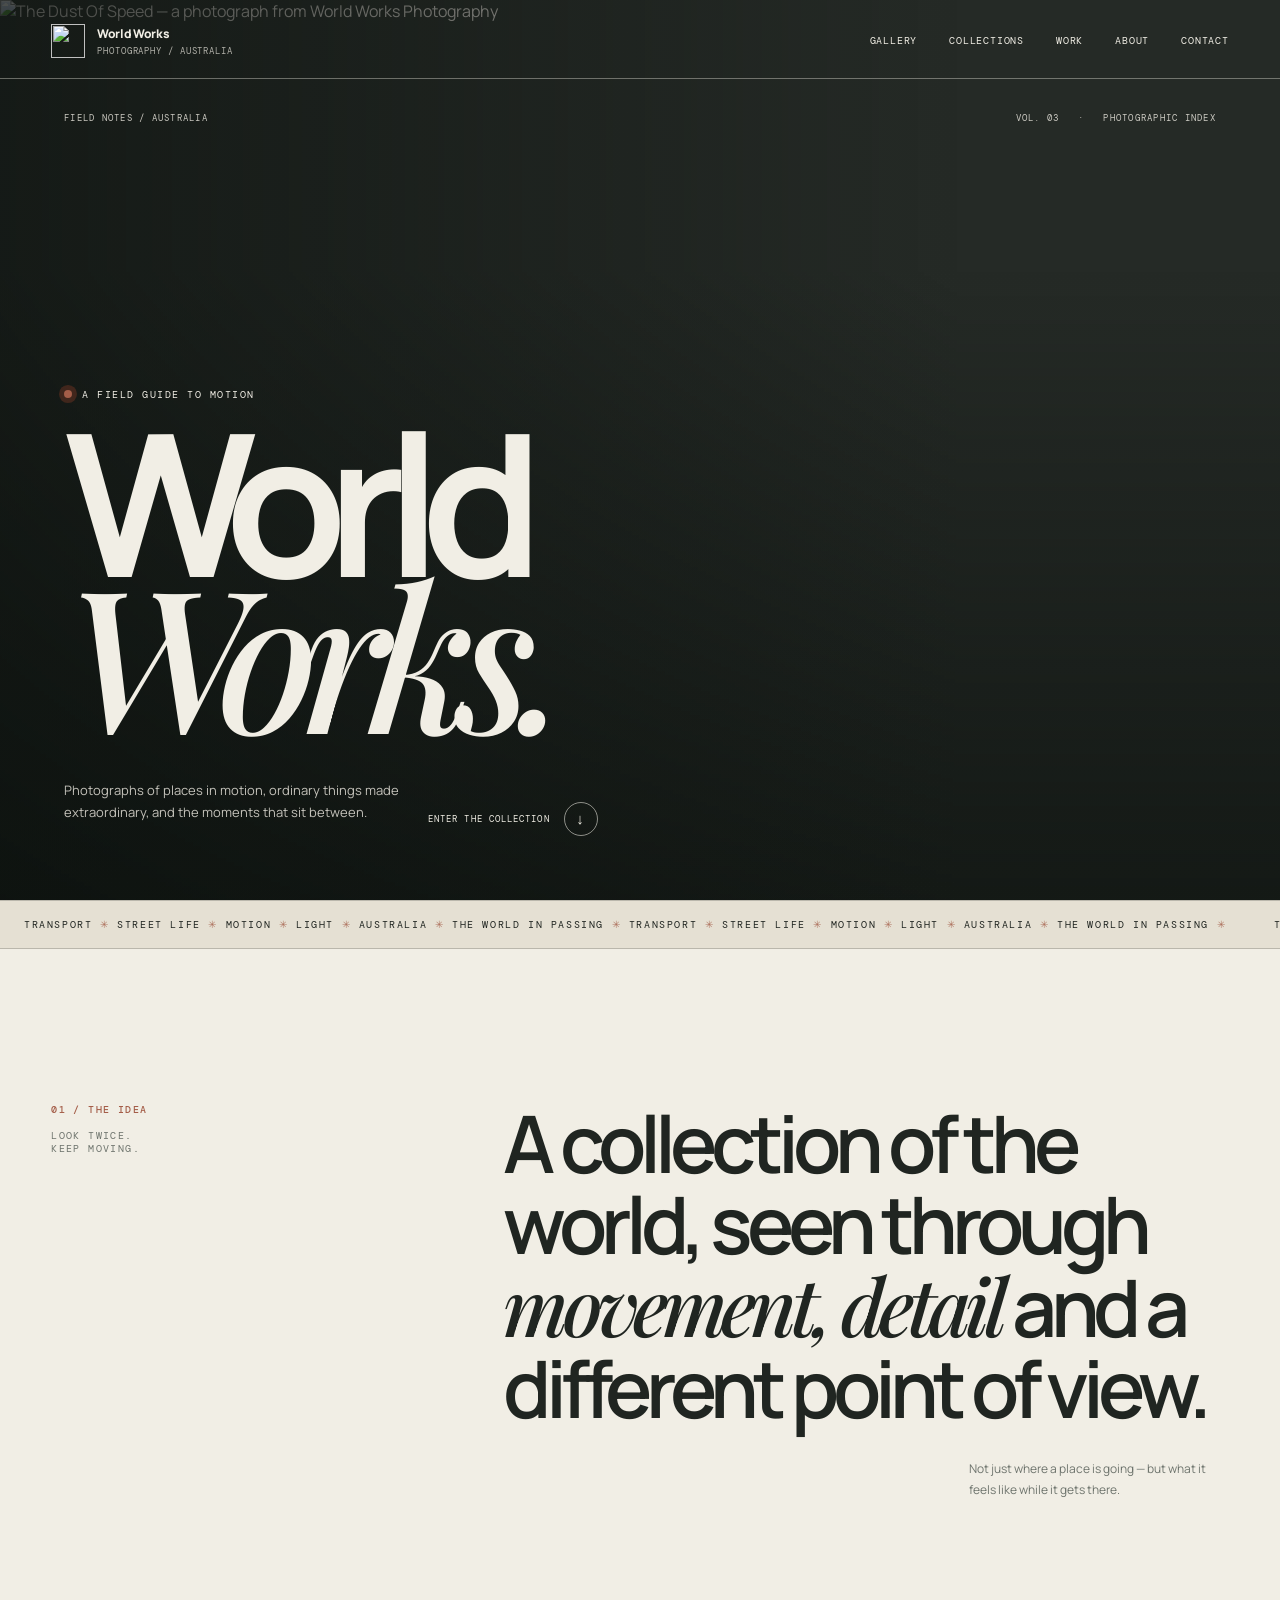
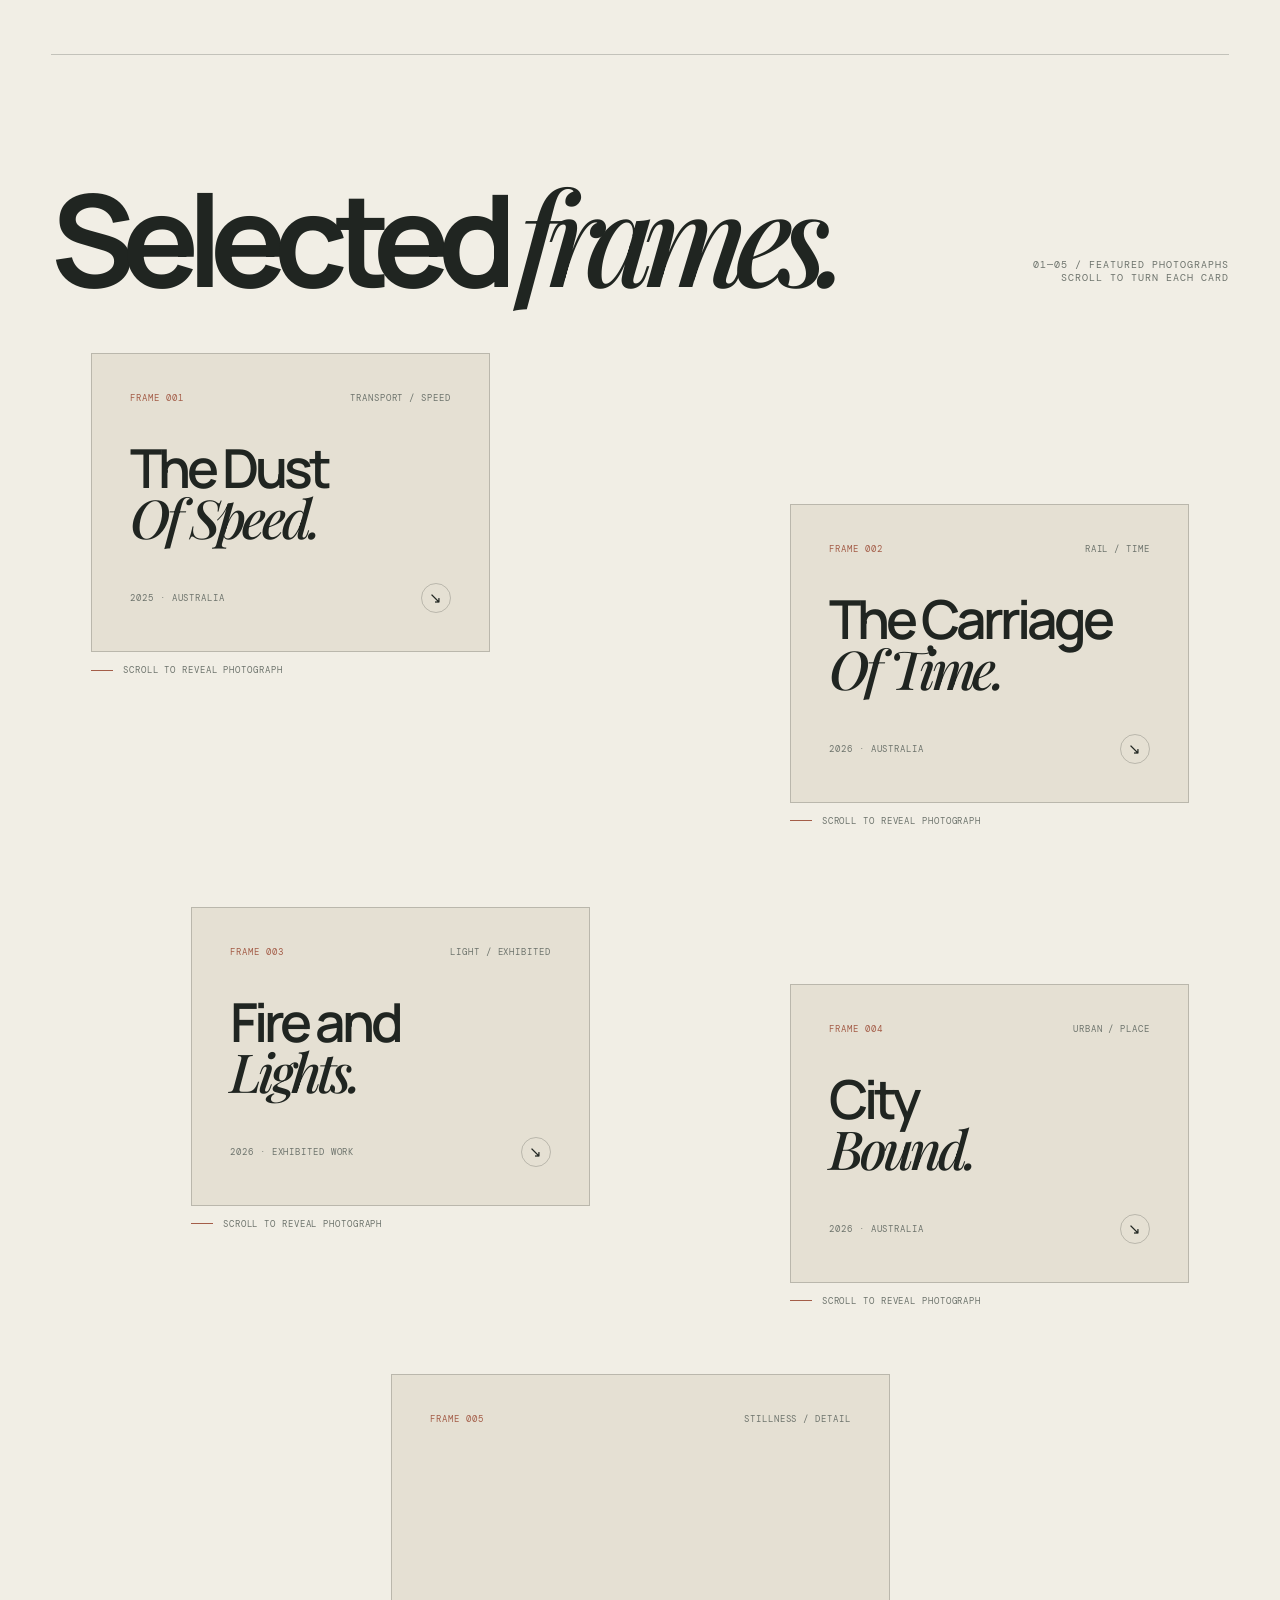
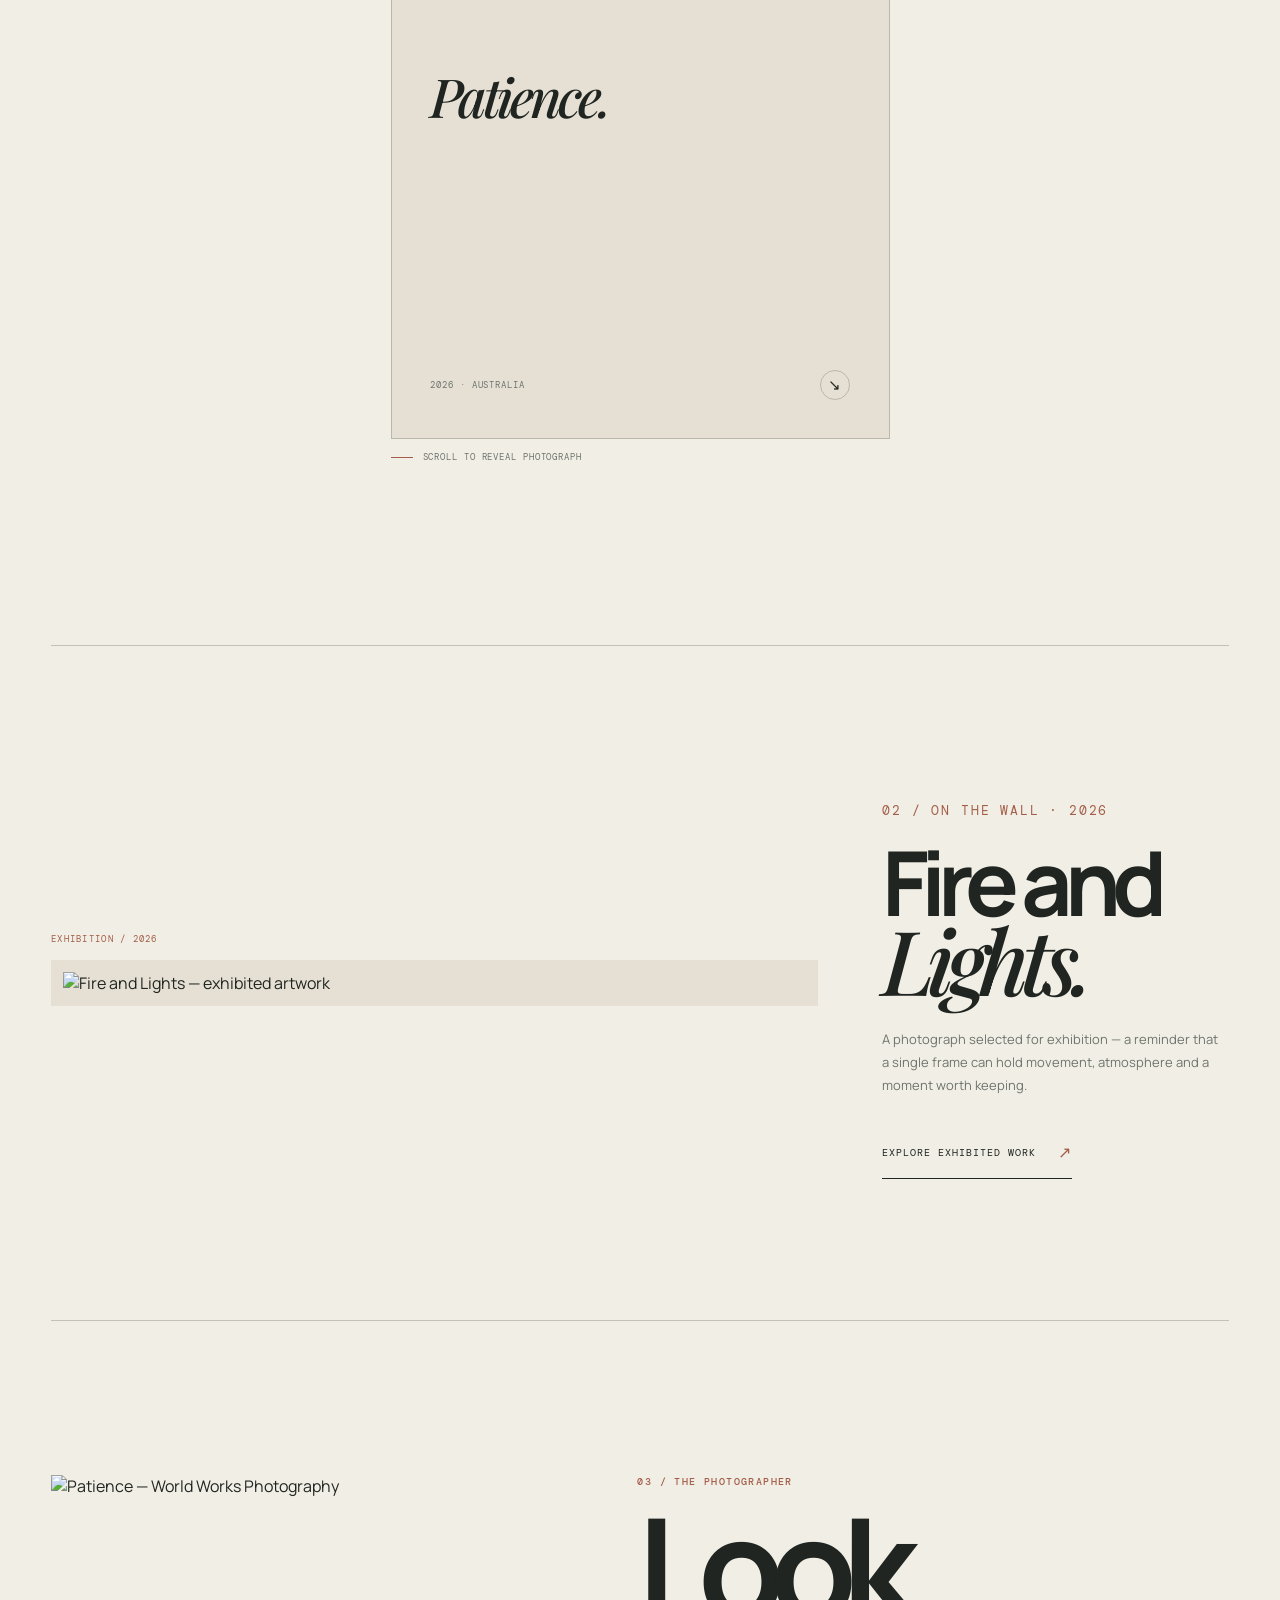
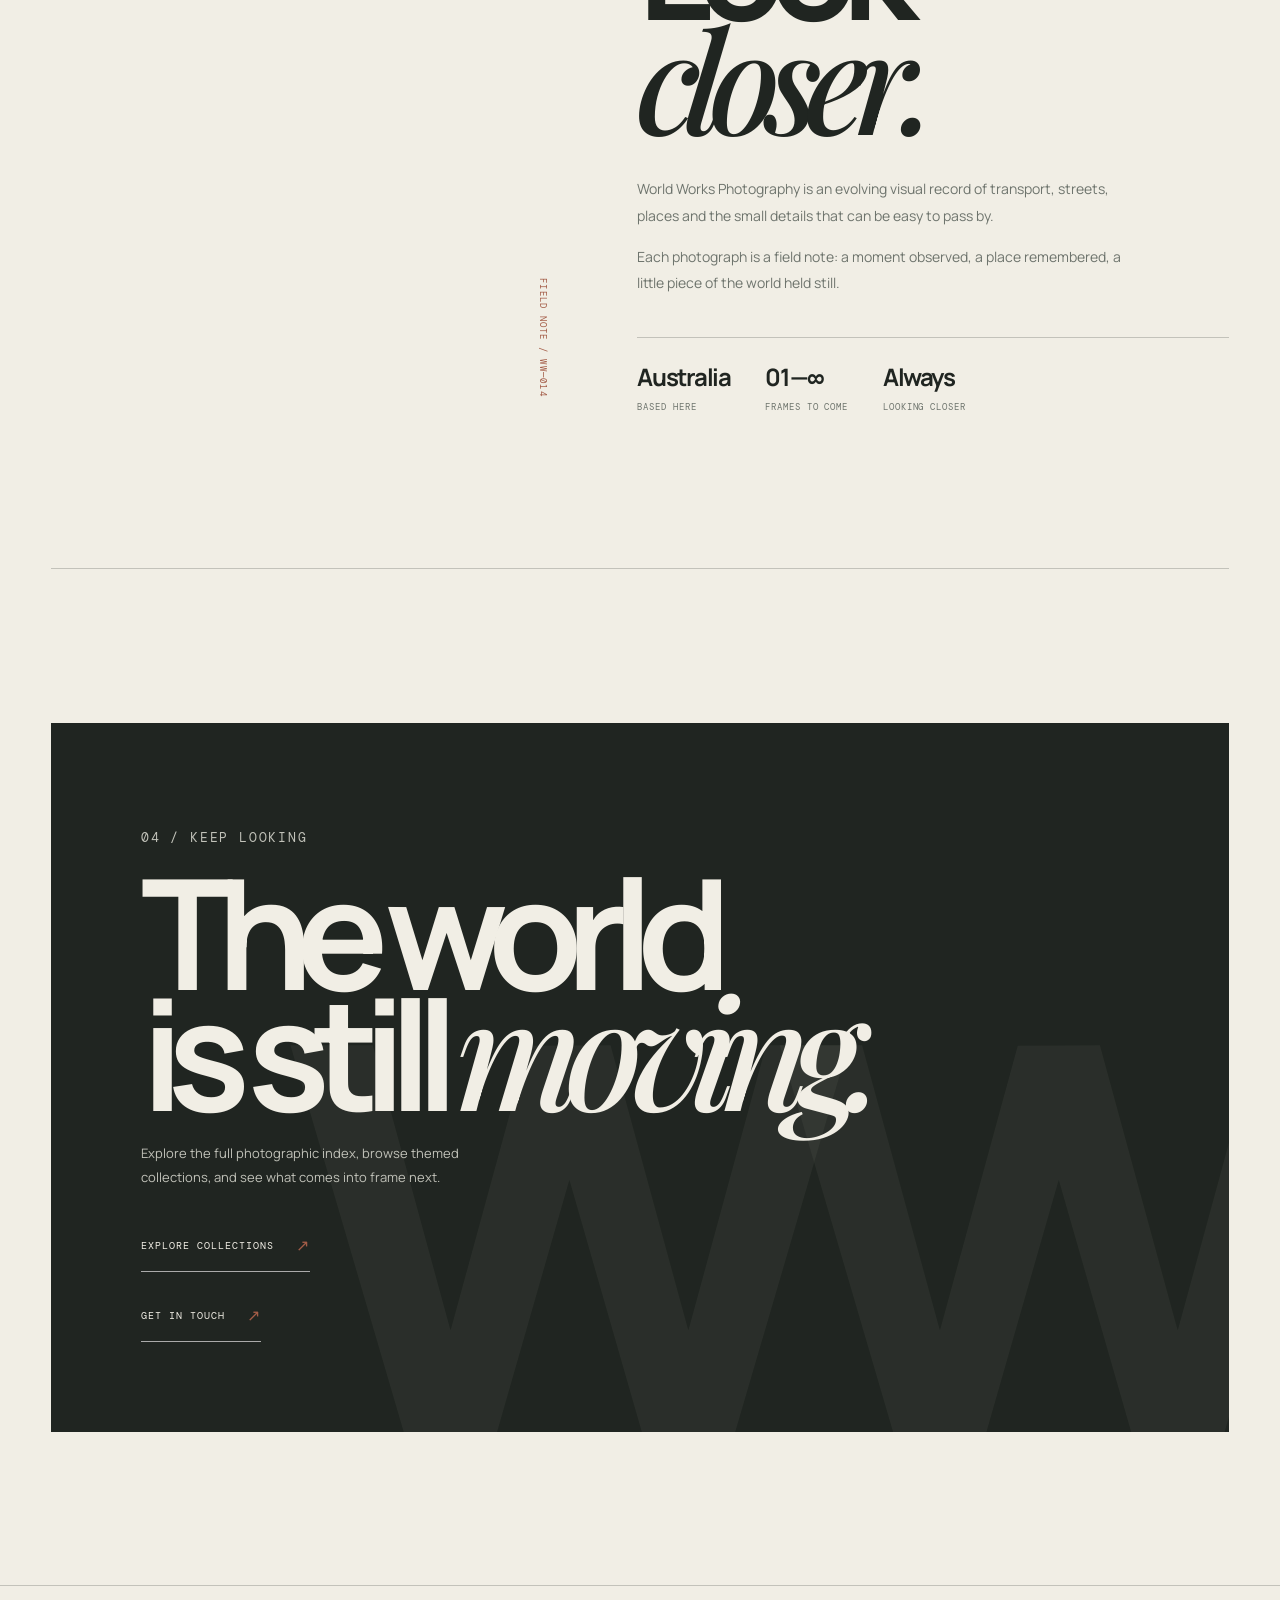
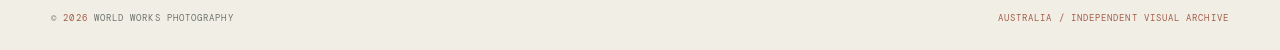
==== commit dc86dbc5: "Refine World Works palette and use the existing logo" ====
--- a/index.html
+++ b/index.html
@@ -13,11 +13,11 @@
 <link rel="preconnect" href="https://fonts.gstatic.com" crossorigin>
 <link href="https://fonts.googleapis.com/css2?family=DM+Mono:wght@400;500&family=Manrope:wght@400;500;600;700;800&family=Playfair+Display:ital,wght@0,500;0,600;1,500;1,600&display=swap" rel="stylesheet">
 <style>
-:root{--paper:#f1eee5;--paper-deep:#e5e0d3;--ink:#202521;--muted:#6e746d;--line:rgba(32,37,33,.22);--orange:#f05a35;--mono:"DM Mono",monospace;--sans:"Manrope",sans-serif;--serif:"Playfair Display",Georgia,serif;--ease:cubic-bezier(.16,1,.3,1)}
+:root{--paper:#f1eee5;--paper-deep:#e5e0d3;--ink:#202521;--muted:#6e746d;--line:rgba(32,37,33,.22);--orange:#a45d48;--mono:"DM Mono",monospace;--sans:"Manrope",sans-serif;--serif:"Playfair Display",Georgia,serif;--ease:cubic-bezier(.16,1,.3,1)}
 *{box-sizing:border-box}html{scroll-behavior:smooth;scroll-padding-top:80px}body{margin:0;background:var(--paper);color:var(--ink);font-family:var(--sans);overflow-x:hidden}a{color:inherit;text-decoration:none}button{font:inherit}::selection{background:var(--orange);color:#fff}
-.topline{height:5px;background:var(--orange);position:fixed;top:0;left:0;right:0;z-index:50;transform-origin:left;transform:scaleX(var(--scroll,0))}
-.site-nav{height:76px;position:absolute;top:5px;left:0;right:0;z-index:30;display:flex;align-items:center;justify-content:space-between;padding:0 clamp(20px,4vw,64px);border-bottom:1px solid rgba(241,238,229,.38);color:var(--paper);mix-blend-mode:normal}
-.brand{display:flex;align-items:center;gap:12px;font-size:12px;letter-spacing:-.03em;font-weight:800}.brand-mark{display:grid;place-items:center;width:30px;height:30px;border:1px solid currentColor;font-size:11px;font-family:var(--mono);letter-spacing:-.1em}.brand small{display:block;font:9px var(--mono);letter-spacing:.1em;text-transform:uppercase;opacity:.7;margin-top:3px}
+.topline{height:3px;background:var(--orange);position:fixed;top:0;left:0;right:0;z-index:50;transform-origin:left;transform:scaleX(var(--scroll,0))}
+.site-nav{height:76px;position:absolute;top:3px;left:0;right:0;z-index:30;display:flex;align-items:center;justify-content:space-between;padding:0 clamp(20px,4vw,64px);border-bottom:1px solid rgba(241,238,229,.38);color:var(--paper);mix-blend-mode:normal}
+.brand{display:flex;align-items:center;gap:12px;font-size:12px;letter-spacing:-.03em;font-weight:800}.brand-mark{display:block;width:34px;height:34px;object-fit:contain;flex:0 0 auto}.brand small{display:block;font:9px var(--mono);letter-spacing:.1em;text-transform:uppercase;opacity:.7;margin-top:3px}
 .site-nav nav{display:flex;gap:clamp(14px,2.5vw,34px);align-items:center}.site-nav nav a{font:10px var(--mono);text-transform:uppercase;letter-spacing:.08em;position:relative}.site-nav nav a:after{content:"";position:absolute;bottom:-8px;left:0;width:100%;height:2px;background:var(--orange);transform:scaleX(0);transform-origin:left;transition:transform .3s}.site-nav nav a:hover:after,.site-nav nav a:focus-visible:after{transform:scaleX(1)}
 .menu-toggle{display:none}
 .hero{min-height:min(900px,100svh);height:100svh;max-height:1100px;position:relative;background:#252a26;color:var(--paper);overflow:hidden;display:flex;align-items:flex-end;padding:clamp(24px,5vw,78px)}
@@ -26,7 +26,7 @@
 .hero-topline{position:absolute;z-index:2;left:clamp(24px,5vw,78px);right:clamp(24px,5vw,78px);top:112px;display:flex;justify-content:space-between;gap:20px;font:9px var(--mono);letter-spacing:.14em;text-transform:uppercase;color:rgba(241,238,229,.82)}
 .hero-copy{position:relative;z-index:2;max-width:1100px}.hero-kicker{display:flex;align-items:center;gap:10px;font:10px var(--mono);letter-spacing:.15em;text-transform:uppercase}.signal-dot{display:inline-block;width:8px;height:8px;background:var(--orange);border-radius:50%;box-shadow:0 0 0 5px rgba(240,90,53,.2)}
 .hero h1{font-size:clamp(76px,15.5vw,230px);line-height:.76;letter-spacing:-.105em;font-weight:700;margin:26px 0 32px}.hero h1 em{font-family:var(--serif);font-weight:500;letter-spacing:-.09em}.hero-bottom{display:flex;align-items:flex-end;justify-content:space-between;gap:24px;max-width:920px}.hero-description{max-width:340px;font-size:13px;line-height:1.65;color:rgba(241,238,229,.8)}.hero-scroll{font:9px var(--mono);letter-spacing:.12em;text-transform:uppercase;display:flex;gap:14px;align-items:center}.hero-scroll span{display:grid;place-items:center;border:1px solid rgba(241,238,229,.55);width:34px;height:34px;border-radius:50%;font-size:15px}
-.ticker{overflow:hidden;background:var(--orange);color:#fff;white-space:nowrap;border-bottom:1px solid var(--ink);border-top:1px solid var(--ink)}.ticker-track{display:flex;width:max-content;animation:ticker 36s linear infinite}.ticker-track span{font:10px var(--mono);letter-spacing:.16em;text-transform:uppercase;padding:17px 24px}.ticker-track b{font-weight:500;opacity:.65}@keyframes ticker{to{transform:translateX(-50%)}}
+.ticker{overflow:hidden;background:var(--paper-deep);color:var(--ink);white-space:nowrap;border-bottom:1px solid var(--line);border-top:1px solid var(--line)}.ticker-track{display:flex;width:max-content;animation:ticker 36s linear infinite}.ticker-track span{font:10px var(--mono);letter-spacing:.16em;text-transform:uppercase;padding:17px 24px}.ticker-track b{font-weight:500;color:var(--orange);opacity:.85}@keyframes ticker{to{transform:translateX(-50%)}}
 main{padding:0 clamp(20px,4vw,64px)}.intro{display:grid;grid-template-columns:1fr 2fr;gap:7vw;padding:clamp(80px,12vw,175px) 0;border-bottom:1px solid var(--line)}.eyebrow{font:10px var(--mono);letter-spacing:.14em;text-transform:uppercase;color:var(--muted)}.eyebrow b{color:var(--orange);font-weight:500}.intro h2{font-size:clamp(34px,6.2vw,88px);line-height:1.02;letter-spacing:-.075em;font-weight:600;margin:0;max-width:1000px}.intro h2 em{font-family:var(--serif);font-weight:500}.intro-note{align-self:end;max-width:260px;margin:30px 0 0 auto;color:var(--muted);font-size:12px;line-height:1.7}
 .work-head{display:flex;justify-content:space-between;align-items:end;gap:20px;padding:clamp(75px,10vw,145px) 0 48px}.work-head h2{font-size:clamp(54px,10vw,140px);line-height:.8;letter-spacing:-.1em;margin:0;font-weight:700}.work-head h2 em{font-family:var(--serif);font-weight:500}.work-head p{font:10px var(--mono);letter-spacing:.1em;text-transform:uppercase;color:var(--muted);margin:0 0 5px;text-align:right}
 .work-grid{display:grid;grid-template-columns:repeat(12,minmax(0,1fr));gap:clamp(18px,3vw,44px) 20px;align-items:start;padding-bottom:clamp(90px,13vw,180px)}
@@ -41,15 +41,15 @@
 .end-card{position:relative;margin:clamp(80px,12vw,170px) 0;background:var(--ink);color:var(--paper);padding:clamp(35px,7vw,95px);overflow:hidden}.end-card:after{content:"WW";position:absolute;right:-.06em;bottom:-.35em;font-size:clamp(220px,45vw,620px);font-weight:800;letter-spacing:-.14em;color:rgba(241,238,229,.045);pointer-events:none}.end-card .eyebrow{color:#c1c2b9}.end-card h2{position:relative;z-index:1;font-size:clamp(60px,12vw,170px);line-height:.76;letter-spacing:-.11em;margin:24px 0 32px}.end-card h2 em{font-family:var(--serif);font-weight:500}.end-card p{position:relative;z-index:1;max-width:350px;color:#c1c2b9;font-size:13px;line-height:1.8}.end-card .text-link{position:relative;z-index:1;border-color:#aaa}.end-card .text-link span{color:var(--orange)}
 footer{display:flex;justify-content:space-between;gap:20px;padding:26px clamp(20px,4vw,64px);font:9px var(--mono);letter-spacing:.12em;text-transform:uppercase;color:var(--muted);border-top:1px solid var(--line)}footer span:last-child{color:var(--orange)}
 .reveal{opacity:0;transform:translateY(24px);transition:opacity .9s var(--ease),transform 1s var(--ease)}.reveal.in-view{opacity:1;transform:translateY(0)}
-@media(max-width:760px){.site-nav{height:68px}.site-nav nav{gap:12px}.site-nav nav a{font-size:8px}.brand{font-size:11px}.brand-mark{width:26px;height:26px}.hero{min-height:720px;height:92svh}.hero-topline{top:94px;font-size:8px}.hero h1{font-size:clamp(76px,18vw,140px)}.hero-bottom{display:block}.hero-description{max-width:300px}.hero-scroll{margin-top:22px}.intro{grid-template-columns:1fr;gap:25px}.intro-note{margin:0;max-width:380px}.work-head{align-items:start;flex-direction:column}.work-head p{text-align:left}.work-grid{display:block}.flip-card,.flip-card:nth-child(n){margin:0 0 56px;display:block}.flip-inner{aspect-ratio:4/3}.flip-card.portrait .flip-inner{aspect-ratio:3/4}.feature,.about{grid-template-columns:1fr}.feature{gap:45px}.about{gap:40px}.about-copy h2{font-size:clamp(70px,18vw,120px)}.end-card{margin:80px 0}.end-card h2{font-size:clamp(60px,16vw,110px)}footer{line-height:1.8;flex-direction:column}.hero-topline span:last-child{display:none}}
+@media(max-width:760px){.site-nav{height:68px}.site-nav nav{gap:12px}.site-nav nav a{font-size:8px}.brand{font-size:11px}.brand-mark{width:30px;height:30px}.hero{min-height:720px;height:92svh}.hero-topline{top:94px;font-size:8px}.hero h1{font-size:clamp(76px,18vw,140px)}.hero-bottom{display:block}.hero-description{max-width:300px}.hero-scroll{margin-top:22px}.intro{grid-template-columns:1fr;gap:25px}.intro-note{margin:0;max-width:380px}.work-head{align-items:start;flex-direction:column}.work-head p{text-align:left}.work-grid{display:block}.flip-card,.flip-card:nth-child(n){margin:0 0 56px;display:block}.flip-inner{aspect-ratio:4/3}.flip-card.portrait .flip-inner{aspect-ratio:3/4}.feature,.about{grid-template-columns:1fr}.feature{gap:45px}.about{gap:40px}.about-copy h2{font-size:clamp(70px,18vw,120px)}.end-card{margin:80px 0}.end-card h2{font-size:clamp(60px,16vw,110px)}footer{line-height:1.8;flex-direction:column}.hero-topline span:last-child{display:none}}
 @media(max-width:480px){.site-nav{padding:0 16px}.site-nav nav{gap:9px}.site-nav nav a{font-size:7px;letter-spacing:.02em}.brand{gap:7px}.brand small{font-size:7px}.hero{padding:22px}.hero-topline{left:22px;right:22px}.hero h1{font-size:21vw}.card-instruction{font-size:8px}.card-bottom{font-size:8px}.flip-front{padding:20px}.flip-front h3{font-size:clamp(30px,9vw,44px)}.feature-art{padding:6px}.about-stats{gap:20px}}
-@media(prefers-reduced-motion:reduce){html{scroll-behavior:auto}.ticker-track,.hero-image{animation:none}.reveal{opacity:1;transform:none;transition:none}.flip-inner{transform:none!important}}
+@media(prefers-reduced-motion:reduce){html{scroll-behavior:auto}.ticker-track,.hero-image{animation:none}.reveal{opacity:1;transform:none;transition:none}.flip-inner{transform:none!important}.flip-front{display:none}.flip-back{transform:none}.flip-back:after{display:none}}
 </style>
 </head>
 <body>
 <div class="topline" aria-hidden="true"></div>
 <header class="site-nav">
-<a class="brand" href="#top" aria-label="World Works Photography home"><span class="brand-mark">W/W</span><span>World Works<small>Photography / Australia</small></span></a>
+<a class="brand" href="#top" aria-label="World Works Photography home"><img class="brand-mark" src="favicon.svg" alt=""><span>World Works<small>Photography / Australia</small></span></a>
 <nav aria-label="Main navigation"><a href="gallery.html">Gallery</a><a href="collections.html">Collections</a><a href="#work">Work</a><a href="#about">About</a><a href="contact.html">Contact</a></nav>
 </header>
 <header class="hero" id="top">
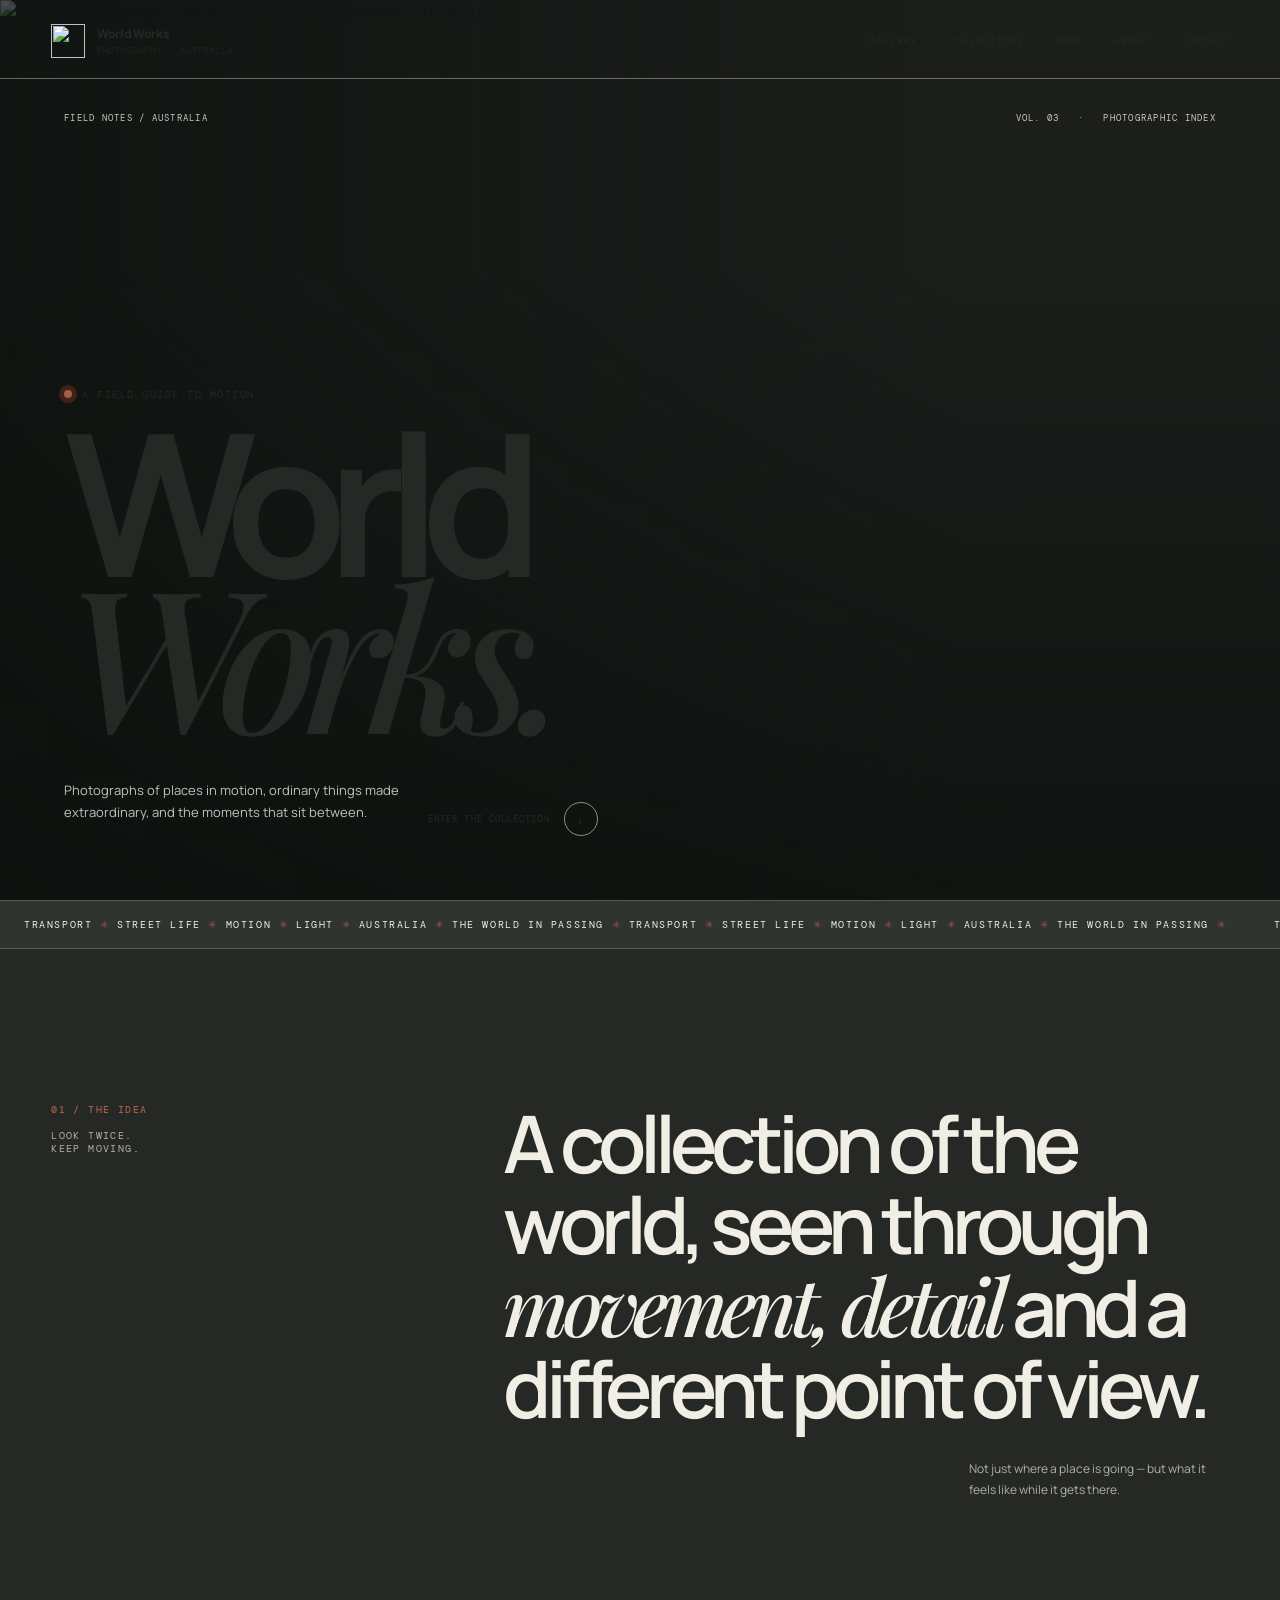
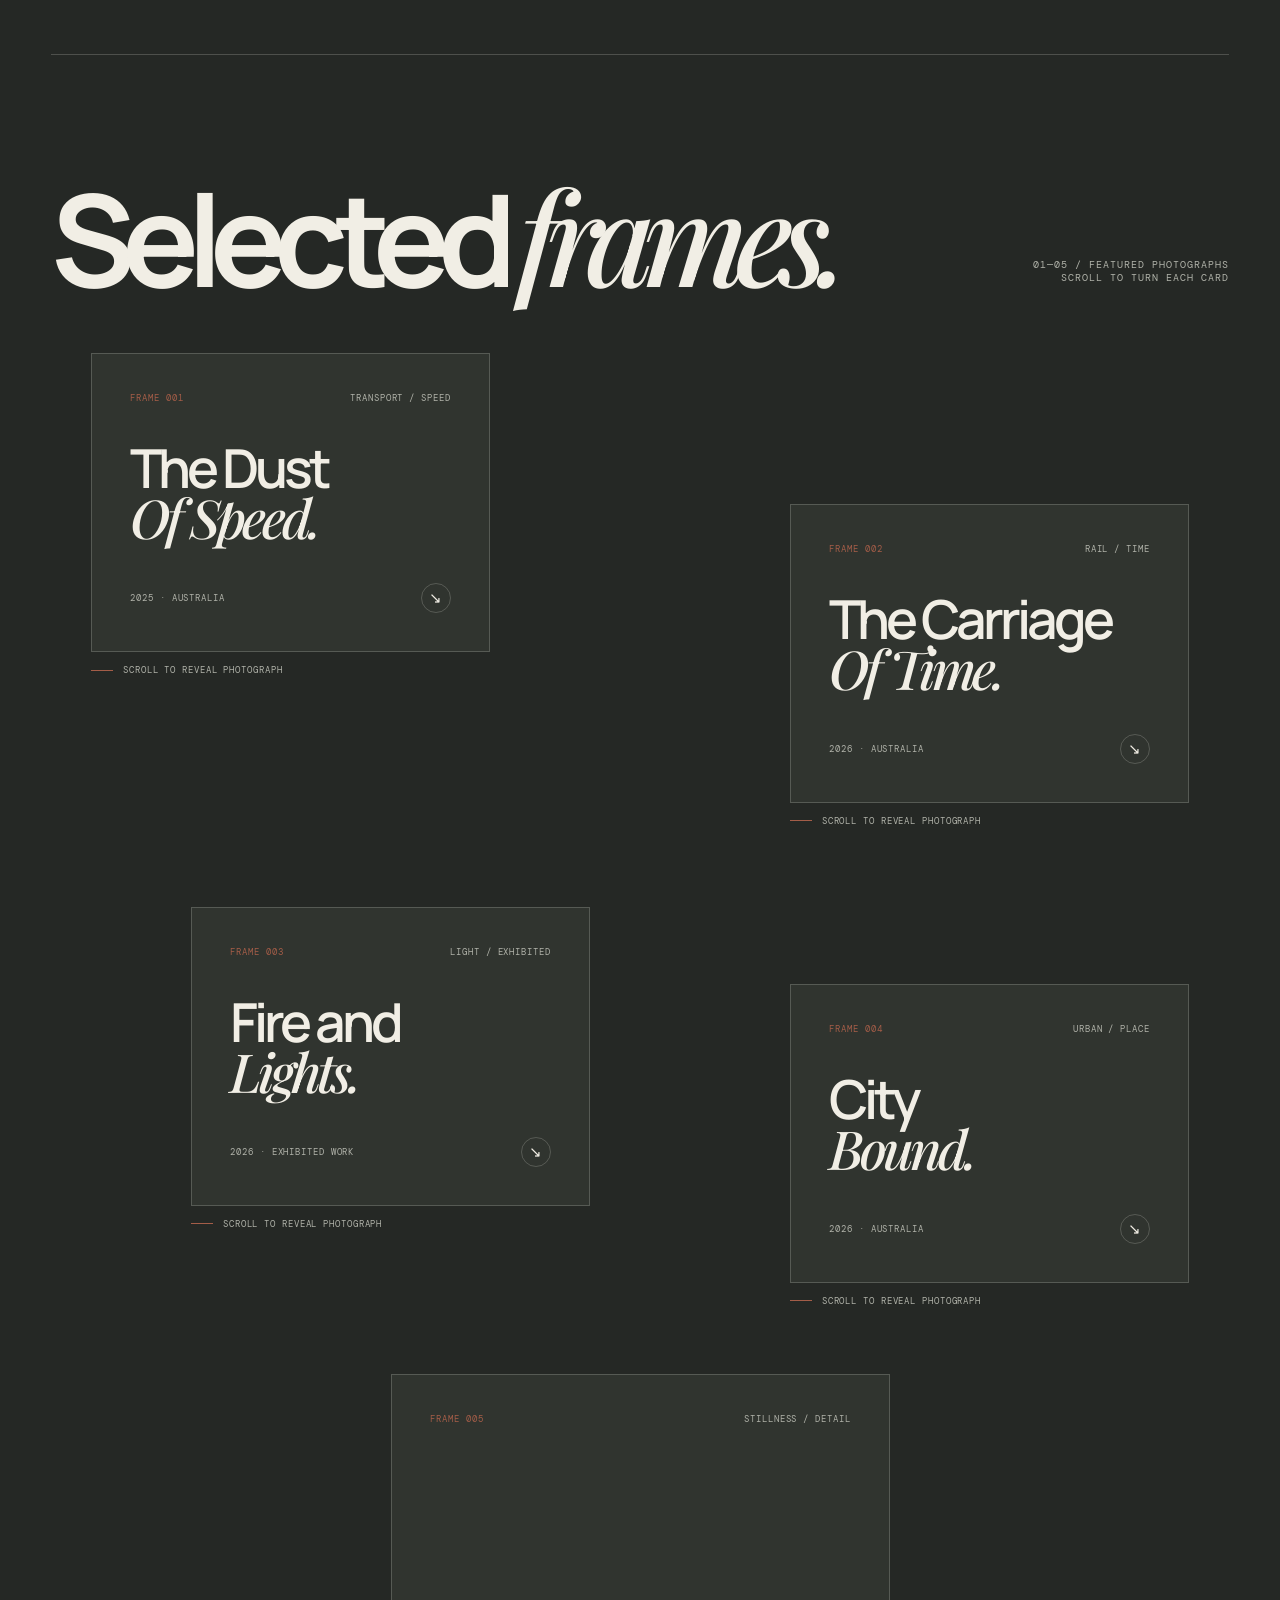
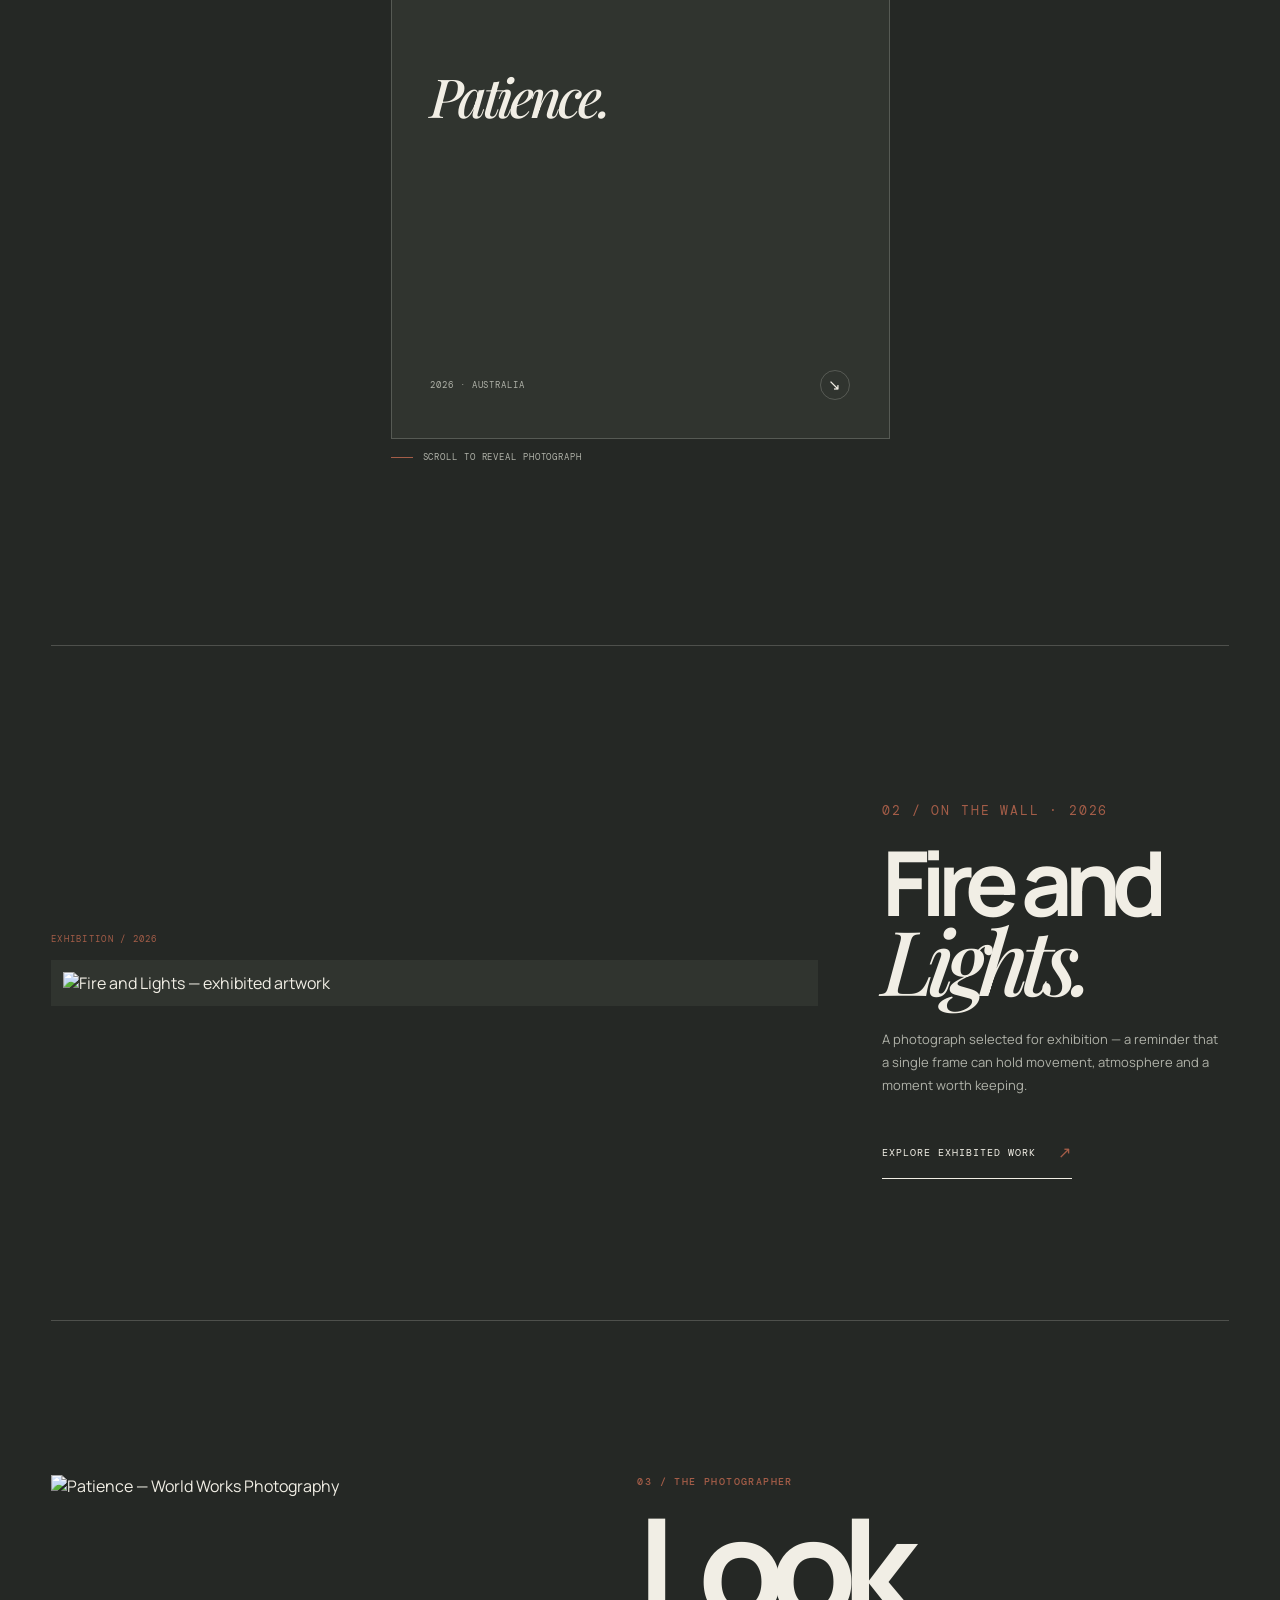
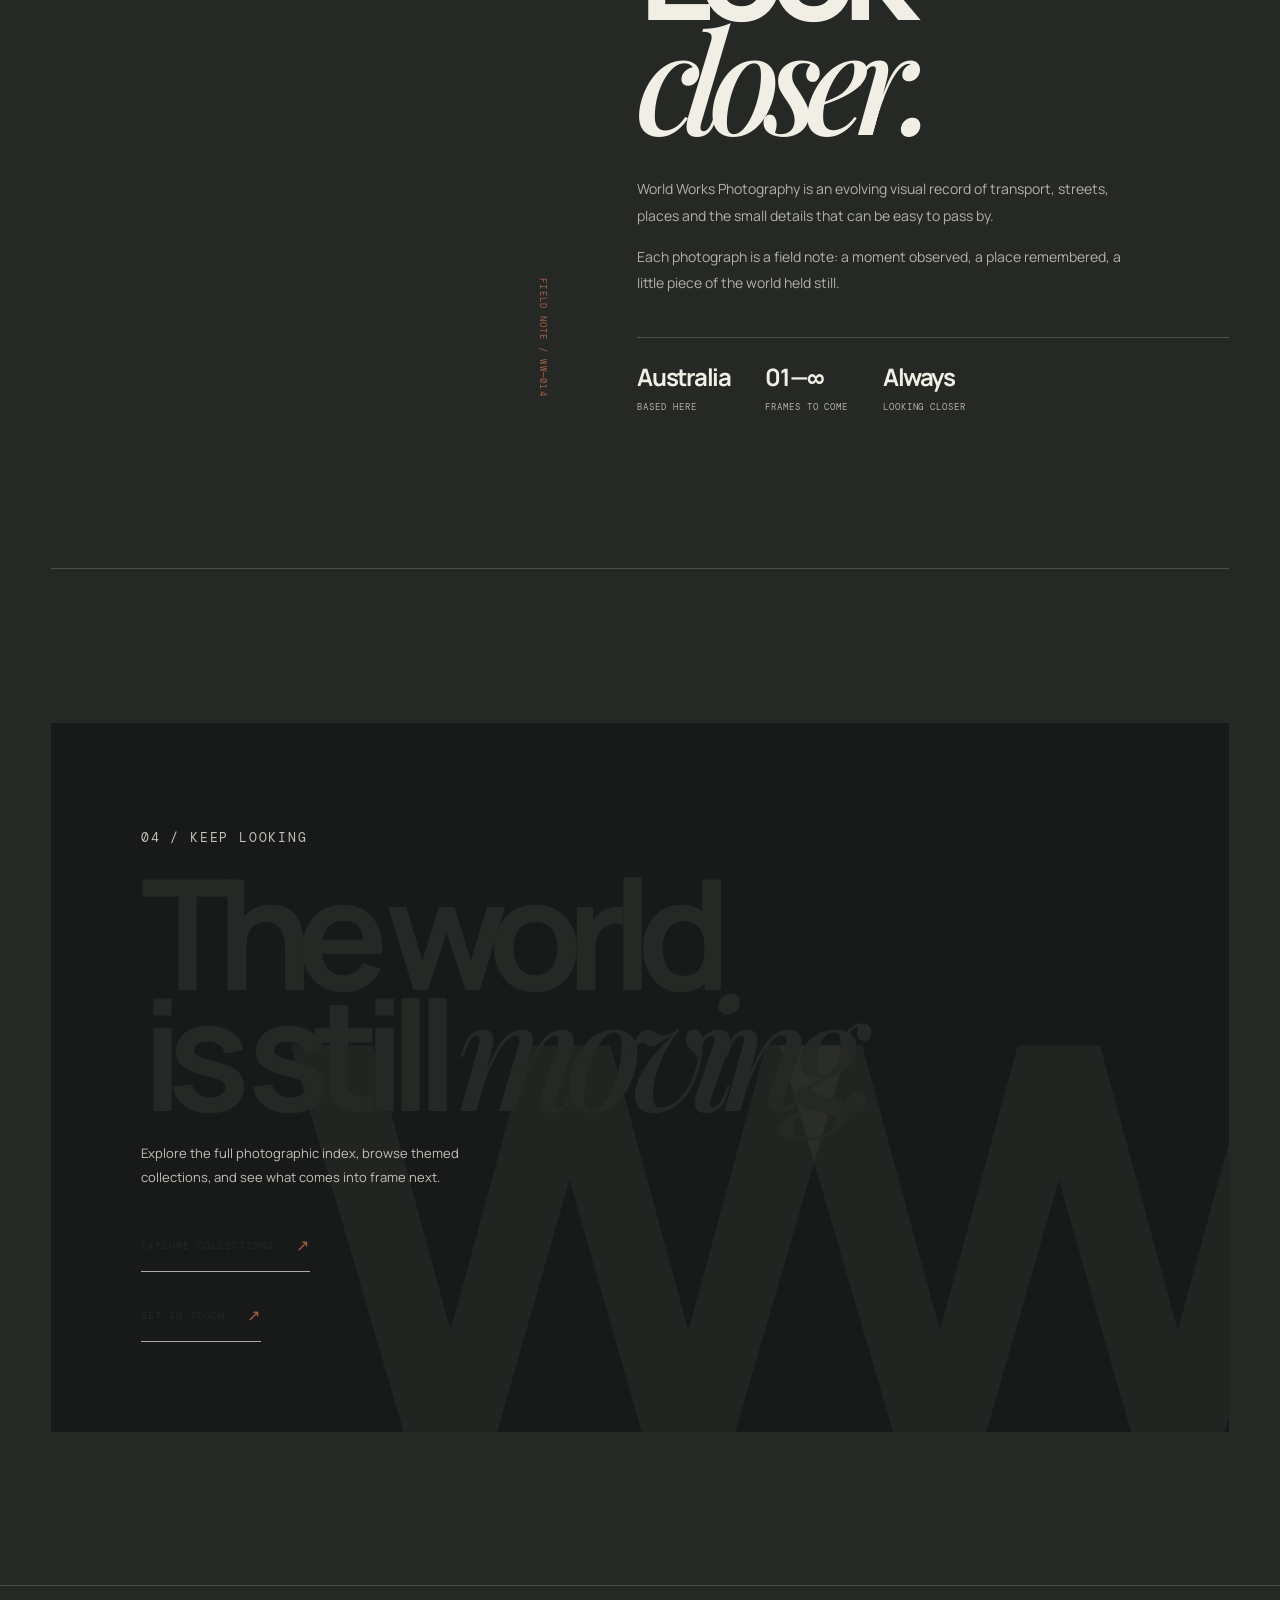
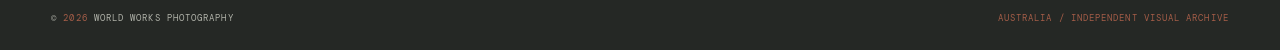
==== commit 8f7c0a2a: "Move World Works homepage to a darker charcoal palette" ====
--- a/index.html
+++ b/index.html
@@ -13,14 +13,14 @@
 <link rel="preconnect" href="https://fonts.gstatic.com" crossorigin>
 <link href="https://fonts.googleapis.com/css2?family=DM+Mono:wght@400;500&family=Manrope:wght@400;500;600;700;800&family=Playfair+Display:ital,wght@0,500;0,600;1,500;1,600&display=swap" rel="stylesheet">
 <style>
-:root{--paper:#f1eee5;--paper-deep:#e5e0d3;--ink:#202521;--muted:#6e746d;--line:rgba(32,37,33,.22);--orange:#a45d48;--mono:"DM Mono",monospace;--sans:"Manrope",sans-serif;--serif:"Playfair Display",Georgia,serif;--ease:cubic-bezier(.16,1,.3,1)}
+:root{--paper:#252825;--paper-deep:#30342f;--ink:#f1eee5;--muted:#b0b2a9;--line:rgba(241,238,229,.2);--orange:#a45d48;--mono:"DM Mono",monospace;--sans:"Manrope",sans-serif;--serif:"Playfair Display",Georgia,serif;--ease:cubic-bezier(.16,1,.3,1)}
 *{box-sizing:border-box}html{scroll-behavior:smooth;scroll-padding-top:80px}body{margin:0;background:var(--paper);color:var(--ink);font-family:var(--sans);overflow-x:hidden}a{color:inherit;text-decoration:none}button{font:inherit}::selection{background:var(--orange);color:#fff}
 .topline{height:3px;background:var(--orange);position:fixed;top:0;left:0;right:0;z-index:50;transform-origin:left;transform:scaleX(var(--scroll,0))}
 .site-nav{height:76px;position:absolute;top:3px;left:0;right:0;z-index:30;display:flex;align-items:center;justify-content:space-between;padding:0 clamp(20px,4vw,64px);border-bottom:1px solid rgba(241,238,229,.38);color:var(--paper);mix-blend-mode:normal}
 .brand{display:flex;align-items:center;gap:12px;font-size:12px;letter-spacing:-.03em;font-weight:800}.brand-mark{display:block;width:34px;height:34px;object-fit:contain;flex:0 0 auto}.brand small{display:block;font:9px var(--mono);letter-spacing:.1em;text-transform:uppercase;opacity:.7;margin-top:3px}
 .site-nav nav{display:flex;gap:clamp(14px,2.5vw,34px);align-items:center}.site-nav nav a{font:10px var(--mono);text-transform:uppercase;letter-spacing:.08em;position:relative}.site-nav nav a:after{content:"";position:absolute;bottom:-8px;left:0;width:100%;height:2px;background:var(--orange);transform:scaleX(0);transform-origin:left;transition:transform .3s}.site-nav nav a:hover:after,.site-nav nav a:focus-visible:after{transform:scaleX(1)}
 .menu-toggle{display:none}
-.hero{min-height:min(900px,100svh);height:100svh;max-height:1100px;position:relative;background:#252a26;color:var(--paper);overflow:hidden;display:flex;align-items:flex-end;padding:clamp(24px,5vw,78px)}
+.hero{min-height:min(900px,100svh);height:100svh;max-height:1100px;position:relative;background:#1b1e1b;color:var(--paper);overflow:hidden;display:flex;align-items:flex-end;padding:clamp(24px,5vw,78px)}
 .hero-image{position:absolute;inset:0;width:100%;height:100%;object-fit:cover;object-position:center 54%;filter:brightness(.64) saturate(.82);transform:scale(1.04);animation:hero-arrive 1.6s var(--ease) both}.hero:after{content:"";position:absolute;inset:0;background:linear-gradient(90deg,rgba(10,15,12,.58),transparent 75%),linear-gradient(0deg,rgba(10,15,12,.62),transparent 70%);pointer-events:none}
 @keyframes hero-arrive{to{transform:scale(1)}}
 .hero-topline{position:absolute;z-index:2;left:clamp(24px,5vw,78px);right:clamp(24px,5vw,78px);top:112px;display:flex;justify-content:space-between;gap:20px;font:9px var(--mono);letter-spacing:.14em;text-transform:uppercase;color:rgba(241,238,229,.82)}
@@ -34,11 +34,11 @@
 .flip-card:nth-child(1){grid-column:1/span 5}.flip-card:nth-child(2){grid-column:8/span 5;margin-top:13vw}.flip-card:nth-child(3){grid-column:2/span 5;margin-top:2vw}.flip-card:nth-child(4){grid-column:8/span 5;margin-top:8vw}.flip-card:nth-child(5){grid-column:4/span 6;margin-top:1vw}
 .flip-inner{position:relative;width:100%;aspect-ratio:4/3;transform-style:preserve-3d;transform:rotateY(calc(var(--flip-progress)*180deg));will-change:transform}.flip-card.portrait .flip-inner{aspect-ratio:3/4}.flip-face{position:absolute;inset:0;overflow:hidden;backface-visibility:hidden;-webkit-backface-visibility:hidden}
 .flip-front{background:var(--paper-deep);border:1px solid var(--line);padding:clamp(18px,3vw,40px);display:flex;flex-direction:column;justify-content:space-between}.card-top,.card-bottom{display:flex;justify-content:space-between;gap:15px;align-items:center;font:9px var(--mono);letter-spacing:.1em;text-transform:uppercase;color:var(--muted)}.card-number{color:var(--orange)}.flip-front h3{font-size:clamp(28px,4.2vw,62px);letter-spacing:-.075em;line-height:.91;font-weight:600;max-width:8em;margin:auto 0;overflow-wrap:anywhere}.flip-front h3 em{font-family:var(--serif);font-weight:500}.card-bottom .card-arrow{width:30px;height:30px;display:grid;place-items:center;border:1px solid var(--line);border-radius:50%;font-size:15px;color:var(--ink)}
-.flip-back{transform:rotateY(180deg);background:#d8d2c4;display:grid;place-items:center}.flip-back img{width:100%;height:100%;object-fit:contain;display:block;background:#d8d2c4}.flip-back:after{content:"";position:absolute;left:0;right:0;bottom:0;height:45%;background:linear-gradient(transparent,rgba(14,18,15,.65));pointer-events:none}.image-caption{position:absolute;z-index:1;bottom:16px;left:18px;right:18px;display:flex;justify-content:space-between;gap:15px;color:#fff;font:9px var(--mono);letter-spacing:.1em;text-transform:uppercase}
+.flip-back{transform:rotateY(180deg);background:#30342f;display:grid;place-items:center}.flip-back img{width:100%;height:100%;object-fit:contain;display:block;background:#30342f}.flip-back:after{content:"";position:absolute;left:0;right:0;bottom:0;height:45%;background:linear-gradient(transparent,rgba(14,18,15,.65));pointer-events:none}.image-caption{position:absolute;z-index:1;bottom:16px;left:18px;right:18px;display:flex;justify-content:space-between;gap:15px;color:#fff;font:9px var(--mono);letter-spacing:.1em;text-transform:uppercase}
 .card-instruction{font:9px var(--mono);letter-spacing:.1em;text-transform:uppercase;color:var(--muted);display:flex;align-items:center;gap:10px;margin-top:12px}.card-instruction i{display:block;width:22px;height:1px;background:var(--orange)}
 .feature{display:grid;grid-template-columns:minmax(0,1.55fr) minmax(250px,.7fr);gap:clamp(25px,5vw,75px);align-items:center;padding:clamp(75px,11vw,150px) 0;border-top:1px solid var(--line);border-bottom:1px solid var(--line)}.feature-art{position:relative;background:var(--paper-deep);padding:12px}.feature-art img{width:100%;max-height:75vh;object-fit:contain;display:block}.feature-art:before{content:"EXHIBITION / 2026";position:absolute;z-index:2;left:0;top:-27px;font:9px var(--mono);letter-spacing:.14em;color:var(--orange)}.feature-copy .eyebrow{color:var(--orange)}.feature-copy h2{font-size:clamp(46px,7vw,100px);line-height:.86;letter-spacing:-.09em;margin:20px 0 28px}.feature-copy h2 em{font-family:var(--serif);font-weight:500}.feature-copy p{max-width:340px;color:var(--muted);font-size:13px;line-height:1.75}.text-link{display:inline-flex;align-items:center;gap:22px;padding:15px 0;border-bottom:1px solid var(--ink);margin-top:18px;font:10px var(--mono);text-transform:uppercase;letter-spacing:.1em}.text-link span{color:var(--orange);font-size:16px;transition:transform .3s}.text-link:hover span{transform:translate(4px,-2px)}
 .about{display:grid;grid-template-columns:.9fr 1.1fr;gap:8vw;padding:clamp(80px,12vw,170px) 0;border-bottom:1px solid var(--line)}.about-image{position:relative}.about-image img{width:100%;height:auto;display:block}.about-image:after{content:"FIELD NOTE / WW—014";position:absolute;right:-14px;bottom:18px;writing-mode:vertical-rl;font:9px var(--mono);letter-spacing:.14em;color:var(--orange)}.about-copy h2{font-size:clamp(60px,11vw,150px);line-height:.78;letter-spacing:-.105em;margin:24px 0 40px}.about-copy h2 em{font-family:var(--serif);font-weight:500}.about-copy p{font-size:14px;line-height:1.9;max-width:500px;color:var(--muted)}.about-stats{display:flex;gap:35px;margin-top:40px;padding-top:22px;border-top:1px solid var(--line)}.about-stats strong{display:block;font-size:24px;letter-spacing:-.06em}.about-stats span{font:9px var(--mono);text-transform:uppercase;letter-spacing:.1em;color:var(--muted)}
-.end-card{position:relative;margin:clamp(80px,12vw,170px) 0;background:var(--ink);color:var(--paper);padding:clamp(35px,7vw,95px);overflow:hidden}.end-card:after{content:"WW";position:absolute;right:-.06em;bottom:-.35em;font-size:clamp(220px,45vw,620px);font-weight:800;letter-spacing:-.14em;color:rgba(241,238,229,.045);pointer-events:none}.end-card .eyebrow{color:#c1c2b9}.end-card h2{position:relative;z-index:1;font-size:clamp(60px,12vw,170px);line-height:.76;letter-spacing:-.11em;margin:24px 0 32px}.end-card h2 em{font-family:var(--serif);font-weight:500}.end-card p{position:relative;z-index:1;max-width:350px;color:#c1c2b9;font-size:13px;line-height:1.8}.end-card .text-link{position:relative;z-index:1;border-color:#aaa}.end-card .text-link span{color:var(--orange)}
+.end-card{position:relative;margin:clamp(80px,12vw,170px) 0;background:#171a18;color:var(--paper);padding:clamp(35px,7vw,95px);overflow:hidden}.end-card:after{content:"WW";position:absolute;right:-.06em;bottom:-.35em;font-size:clamp(220px,45vw,620px);font-weight:800;letter-spacing:-.14em;color:rgba(241,238,229,.045);pointer-events:none}.end-card .eyebrow{color:#c1c2b9}.end-card h2{position:relative;z-index:1;font-size:clamp(60px,12vw,170px);line-height:.76;letter-spacing:-.11em;margin:24px 0 32px}.end-card h2 em{font-family:var(--serif);font-weight:500}.end-card p{position:relative;z-index:1;max-width:350px;color:#c1c2b9;font-size:13px;line-height:1.8}.end-card .text-link{position:relative;z-index:1;border-color:#aaa}.end-card .text-link span{color:var(--orange)}
 footer{display:flex;justify-content:space-between;gap:20px;padding:26px clamp(20px,4vw,64px);font:9px var(--mono);letter-spacing:.12em;text-transform:uppercase;color:var(--muted);border-top:1px solid var(--line)}footer span:last-child{color:var(--orange)}
 .reveal{opacity:0;transform:translateY(24px);transition:opacity .9s var(--ease),transform 1s var(--ease)}.reveal.in-view{opacity:1;transform:translateY(0)}
 @media(max-width:760px){.site-nav{height:68px}.site-nav nav{gap:12px}.site-nav nav a{font-size:8px}.brand{font-size:11px}.brand-mark{width:30px;height:30px}.hero{min-height:720px;height:92svh}.hero-topline{top:94px;font-size:8px}.hero h1{font-size:clamp(76px,18vw,140px)}.hero-bottom{display:block}.hero-description{max-width:300px}.hero-scroll{margin-top:22px}.intro{grid-template-columns:1fr;gap:25px}.intro-note{margin:0;max-width:380px}.work-head{align-items:start;flex-direction:column}.work-head p{text-align:left}.work-grid{display:block}.flip-card,.flip-card:nth-child(n){margin:0 0 56px;display:block}.flip-inner{aspect-ratio:4/3}.flip-card.portrait .flip-inner{aspect-ratio:3/4}.feature,.about{grid-template-columns:1fr}.feature{gap:45px}.about{gap:40px}.about-copy h2{font-size:clamp(70px,18vw,120px)}.end-card{margin:80px 0}.end-card h2{font-size:clamp(60px,16vw,110px)}footer{line-height:1.8;flex-direction:column}.hero-topline span:last-child{display:none}}
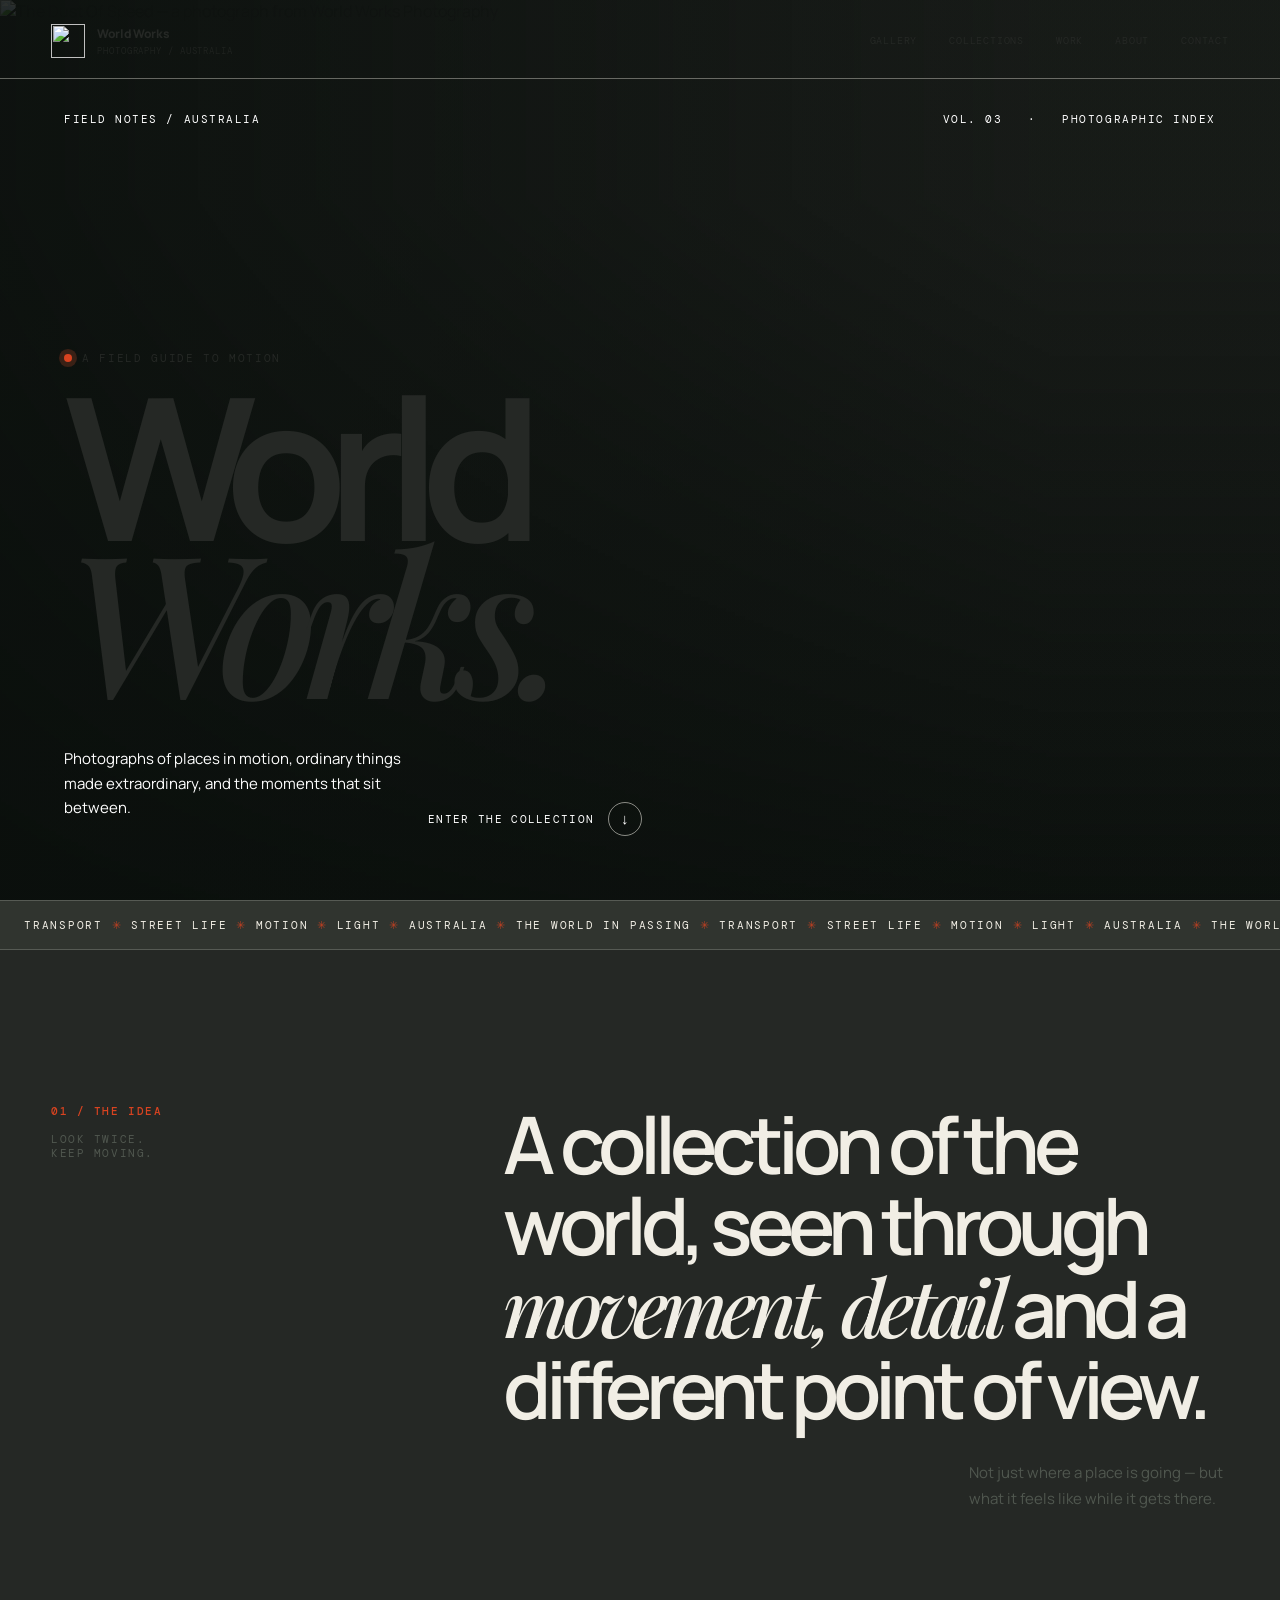
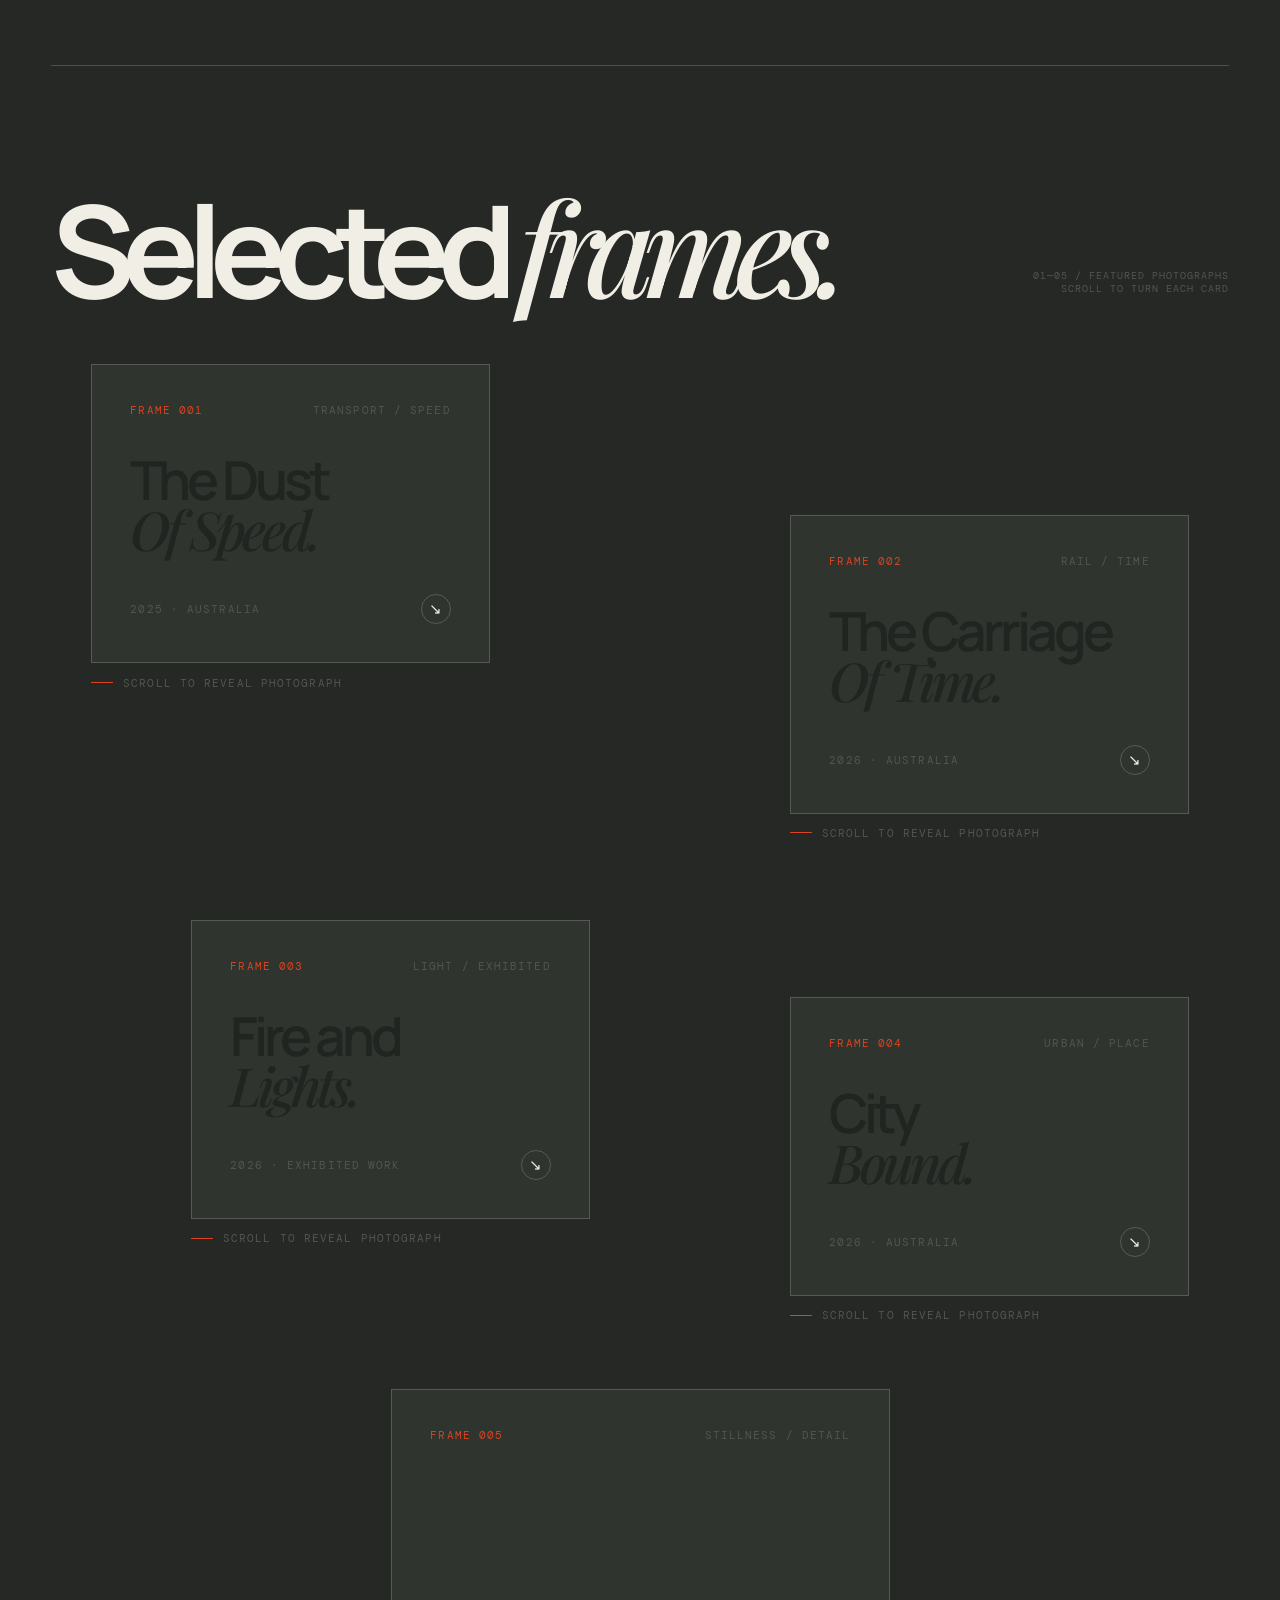
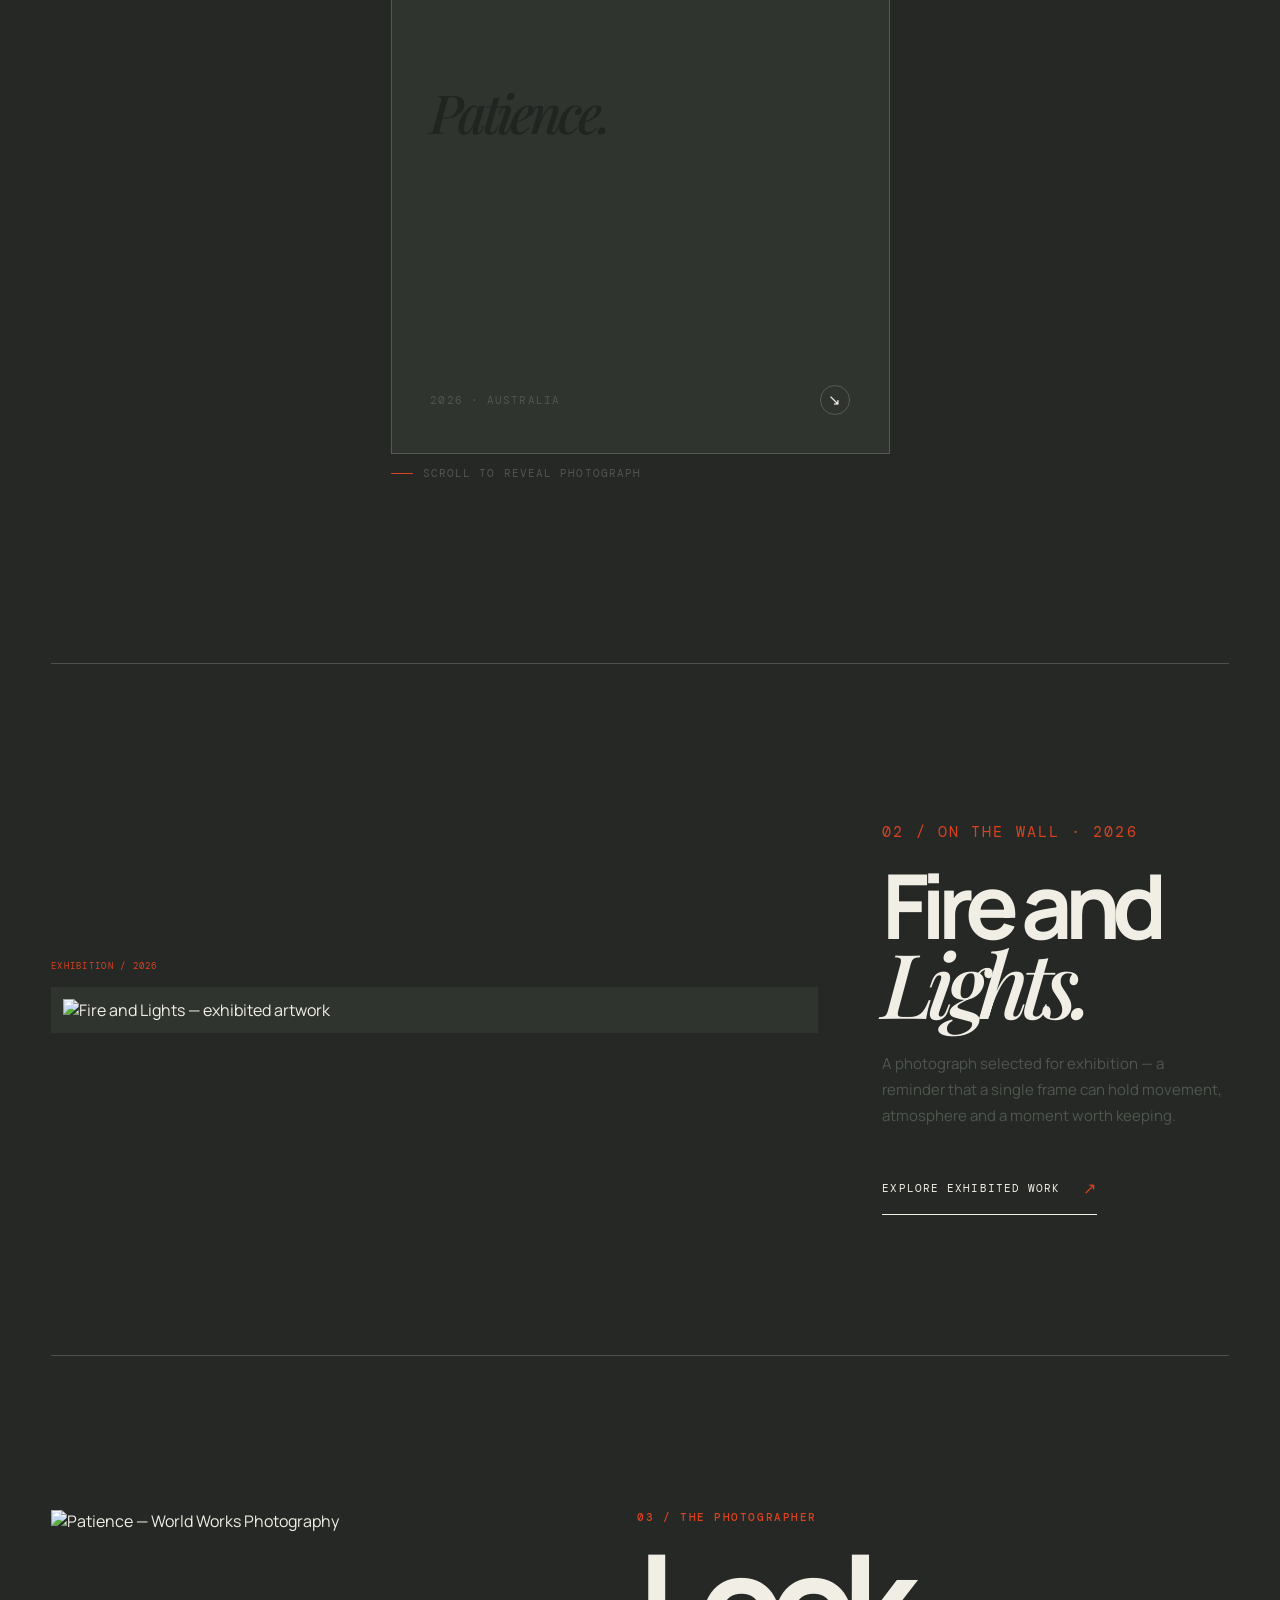
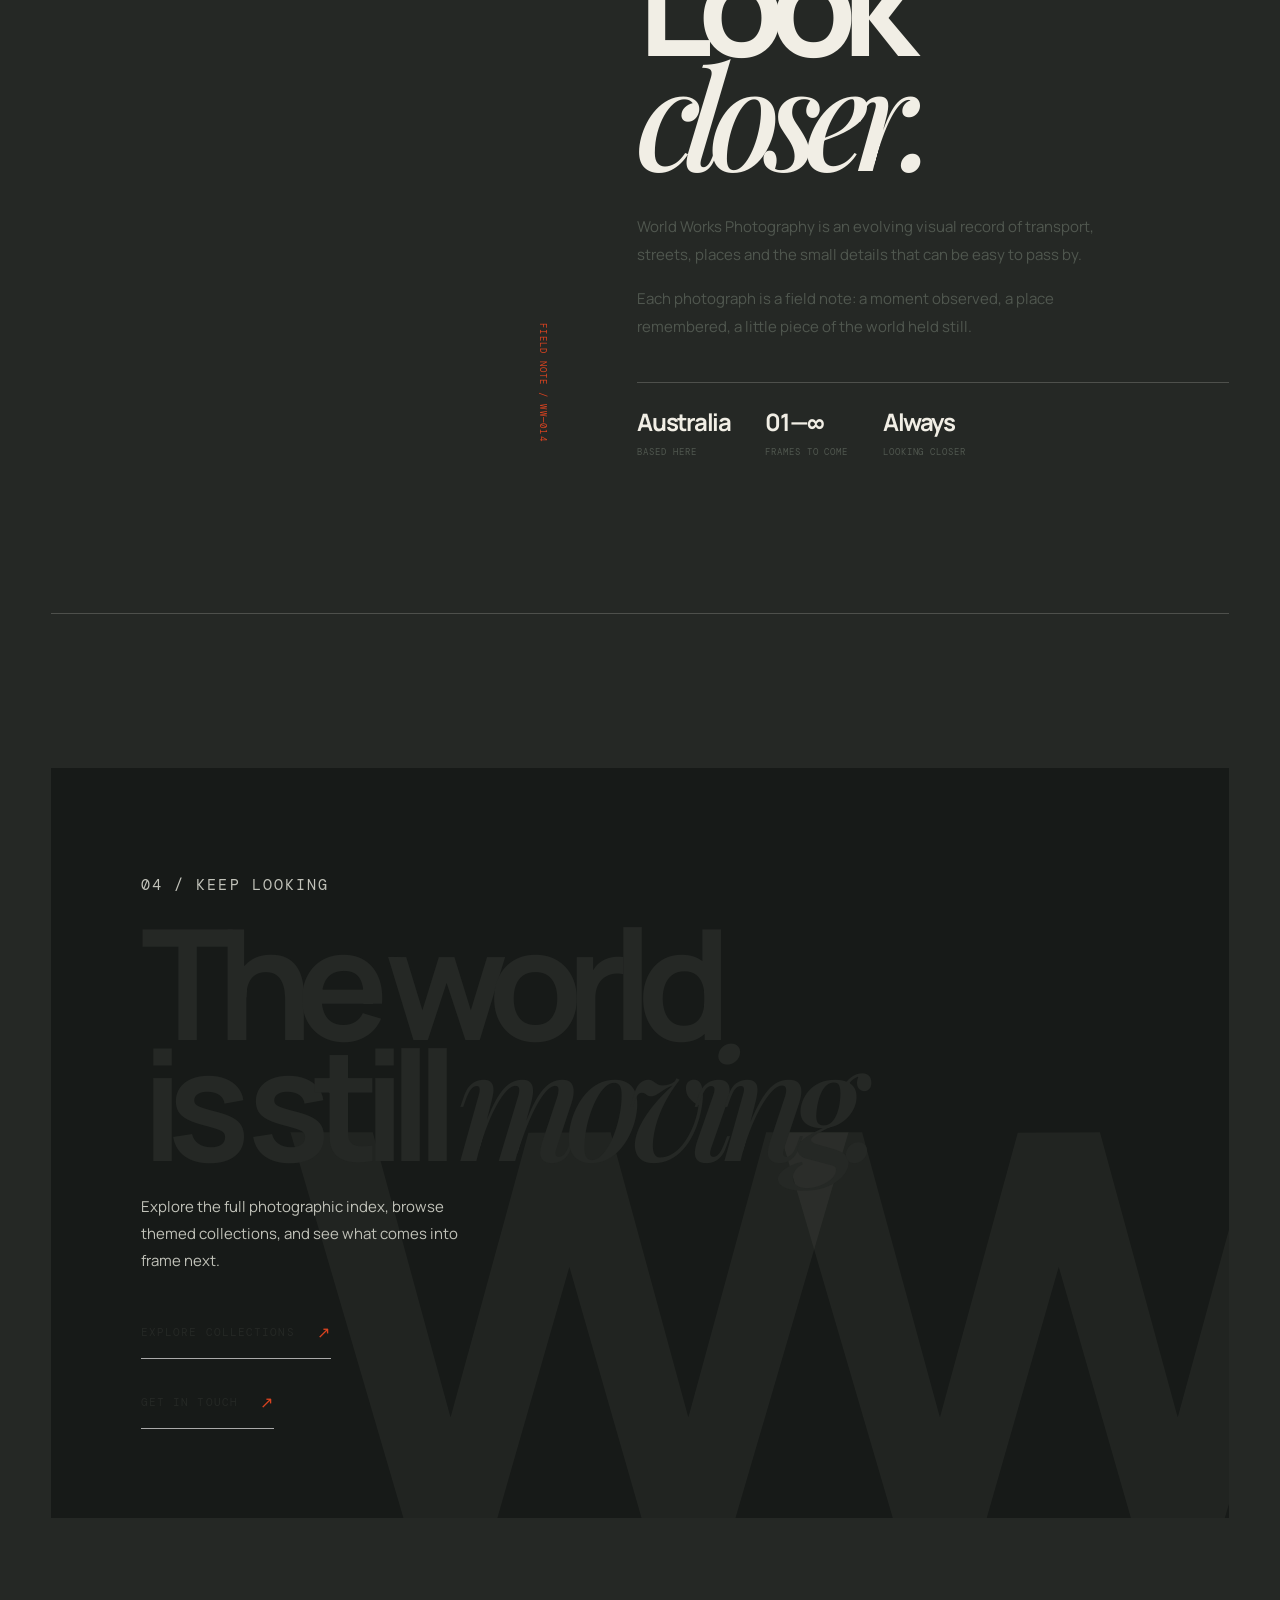
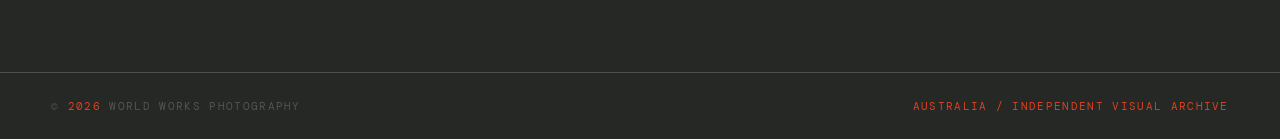
==== commit 049d825a: "Improve homepage text contrast and readability" ====
--- a/index.html
+++ b/index.html
@@ -21,7 +21,7 @@
 .site-nav nav{display:flex;gap:clamp(14px,2.5vw,34px);align-items:center}.site-nav nav a{font:10px var(--mono);text-transform:uppercase;letter-spacing:.08em;position:relative}.site-nav nav a:after{content:"";position:absolute;bottom:-8px;left:0;width:100%;height:2px;background:var(--orange);transform:scaleX(0);transform-origin:left;transition:transform .3s}.site-nav nav a:hover:after,.site-nav nav a:focus-visible:after{transform:scaleX(1)}
 .menu-toggle{display:none}
 .hero{min-height:min(900px,100svh);height:100svh;max-height:1100px;position:relative;background:#1b1e1b;color:var(--paper);overflow:hidden;display:flex;align-items:flex-end;padding:clamp(24px,5vw,78px)}
-.hero-image{position:absolute;inset:0;width:100%;height:100%;object-fit:cover;object-position:center 54%;filter:brightness(.64) saturate(.82);transform:scale(1.04);animation:hero-arrive 1.6s var(--ease) both}.hero:after{content:"";position:absolute;inset:0;background:linear-gradient(90deg,rgba(10,15,12,.58),transparent 75%),linear-gradient(0deg,rgba(10,15,12,.62),transparent 70%);pointer-events:none}
+.hero-image{position:absolute;inset:0;width:100%;height:100%;object-fit:cover;object-position:center 54%;filter:brightness(.64) saturate(.82);transform:scale(1.04);animation:hero-arrive 1.6s var(--ease) both}.hero:after{content:"";position:absolute;inset:0;background:linear-gradient(90deg,rgba(10,15,12,.76),rgba(10,15,12,.12) 82%),linear-gradient(0deg,rgba(10,15,12,.82),rgba(10,15,12,.08) 78%);pointer-events:none}
 @keyframes hero-arrive{to{transform:scale(1)}}
 .hero-topline{position:absolute;z-index:2;left:clamp(24px,5vw,78px);right:clamp(24px,5vw,78px);top:112px;display:flex;justify-content:space-between;gap:20px;font:9px var(--mono);letter-spacing:.14em;text-transform:uppercase;color:rgba(241,238,229,.82)}
 .hero-copy{position:relative;z-index:2;max-width:1100px}.hero-kicker{display:flex;align-items:center;gap:10px;font:10px var(--mono);letter-spacing:.15em;text-transform:uppercase}.signal-dot{display:inline-block;width:8px;height:8px;background:var(--orange);border-radius:50%;box-shadow:0 0 0 5px rgba(240,90,53,.2)}
@@ -44,6 +44,17 @@
 @media(max-width:760px){.site-nav{height:68px}.site-nav nav{gap:12px}.site-nav nav a{font-size:8px}.brand{font-size:11px}.brand-mark{width:30px;height:30px}.hero{min-height:720px;height:92svh}.hero-topline{top:94px;font-size:8px}.hero h1{font-size:clamp(76px,18vw,140px)}.hero-bottom{display:block}.hero-description{max-width:300px}.hero-scroll{margin-top:22px}.intro{grid-template-columns:1fr;gap:25px}.intro-note{margin:0;max-width:380px}.work-head{align-items:start;flex-direction:column}.work-head p{text-align:left}.work-grid{display:block}.flip-card,.flip-card:nth-child(n){margin:0 0 56px;display:block}.flip-inner{aspect-ratio:4/3}.flip-card.portrait .flip-inner{aspect-ratio:3/4}.feature,.about{grid-template-columns:1fr}.feature{gap:45px}.about{gap:40px}.about-copy h2{font-size:clamp(70px,18vw,120px)}.end-card{margin:80px 0}.end-card h2{font-size:clamp(60px,16vw,110px)}footer{line-height:1.8;flex-direction:column}.hero-topline span:last-child{display:none}}
 @media(max-width:480px){.site-nav{padding:0 16px}.site-nav nav{gap:9px}.site-nav nav a{font-size:7px;letter-spacing:.02em}.brand{gap:7px}.brand small{font-size:7px}.hero{padding:22px}.hero-topline{left:22px;right:22px}.hero h1{font-size:21vw}.card-instruction{font-size:8px}.card-bottom{font-size:8px}.flip-front{padding:20px}.flip-front h3{font-size:clamp(30px,9vw,44px)}.feature-art{padding:6px}.about-stats{gap:20px}}
 @media(prefers-reduced-motion:reduce){html{scroll-behavior:auto}.ticker-track,.hero-image{animation:none}.reveal{opacity:1;transform:none;transition:none}.flip-inner{transform:none!important}.flip-front{display:none}.flip-back{transform:none}.flip-back:after{display:none}}
+/* Readability pass: stronger text contrast and more comfortable small type */
+:root{--muted:#50574f;--orange:#d94320}
+.eyebrow,.card-top,.card-bottom,.hero-kicker,.hero-topline,.hero-scroll,.card-instruction,.image-caption,footer,.text-link,.ticker-track span{font-size:11px}
+.hero-description,.intro-note,.feature-copy p,.about-copy p,.end-card p{font-size:15px}
+.flip-front h3{color:#202521}
+.hero-description{color:#fff}
+.hero-topline{color:#fff}
+.hero-scroll{color:#fff}
+.card-instruction{color:#50574f}
+.reveal{transition:opacity .9s cubic-bezier(.16,1,.3,1),transform 1s cubic-bezier(.16,1,.3,1)}
+@media(max-width:480px){.site-nav nav a{font-size:9px}.brand small{font-size:8px}.hero-topline,.hero-kicker,.hero-scroll{font-size:10px}.card-instruction{font-size:10px}}
 </style>
 </head>
 <body>
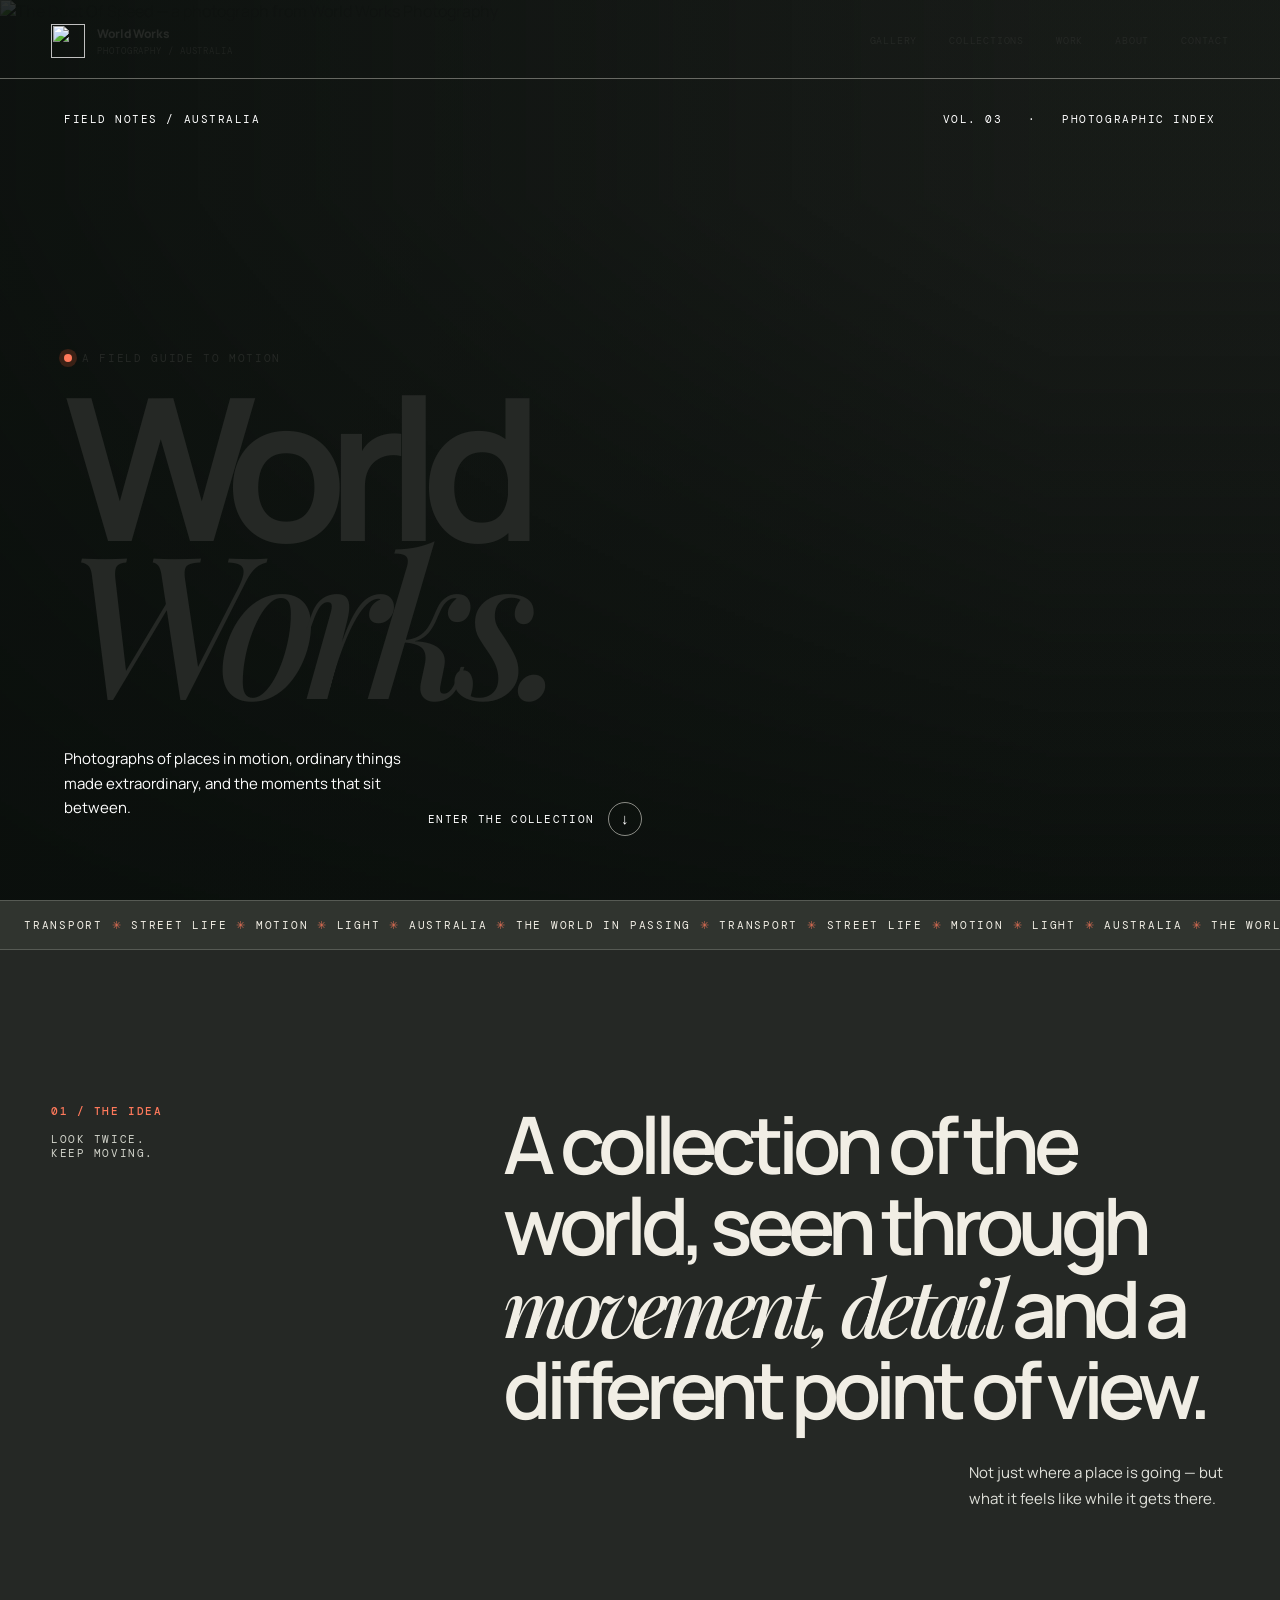
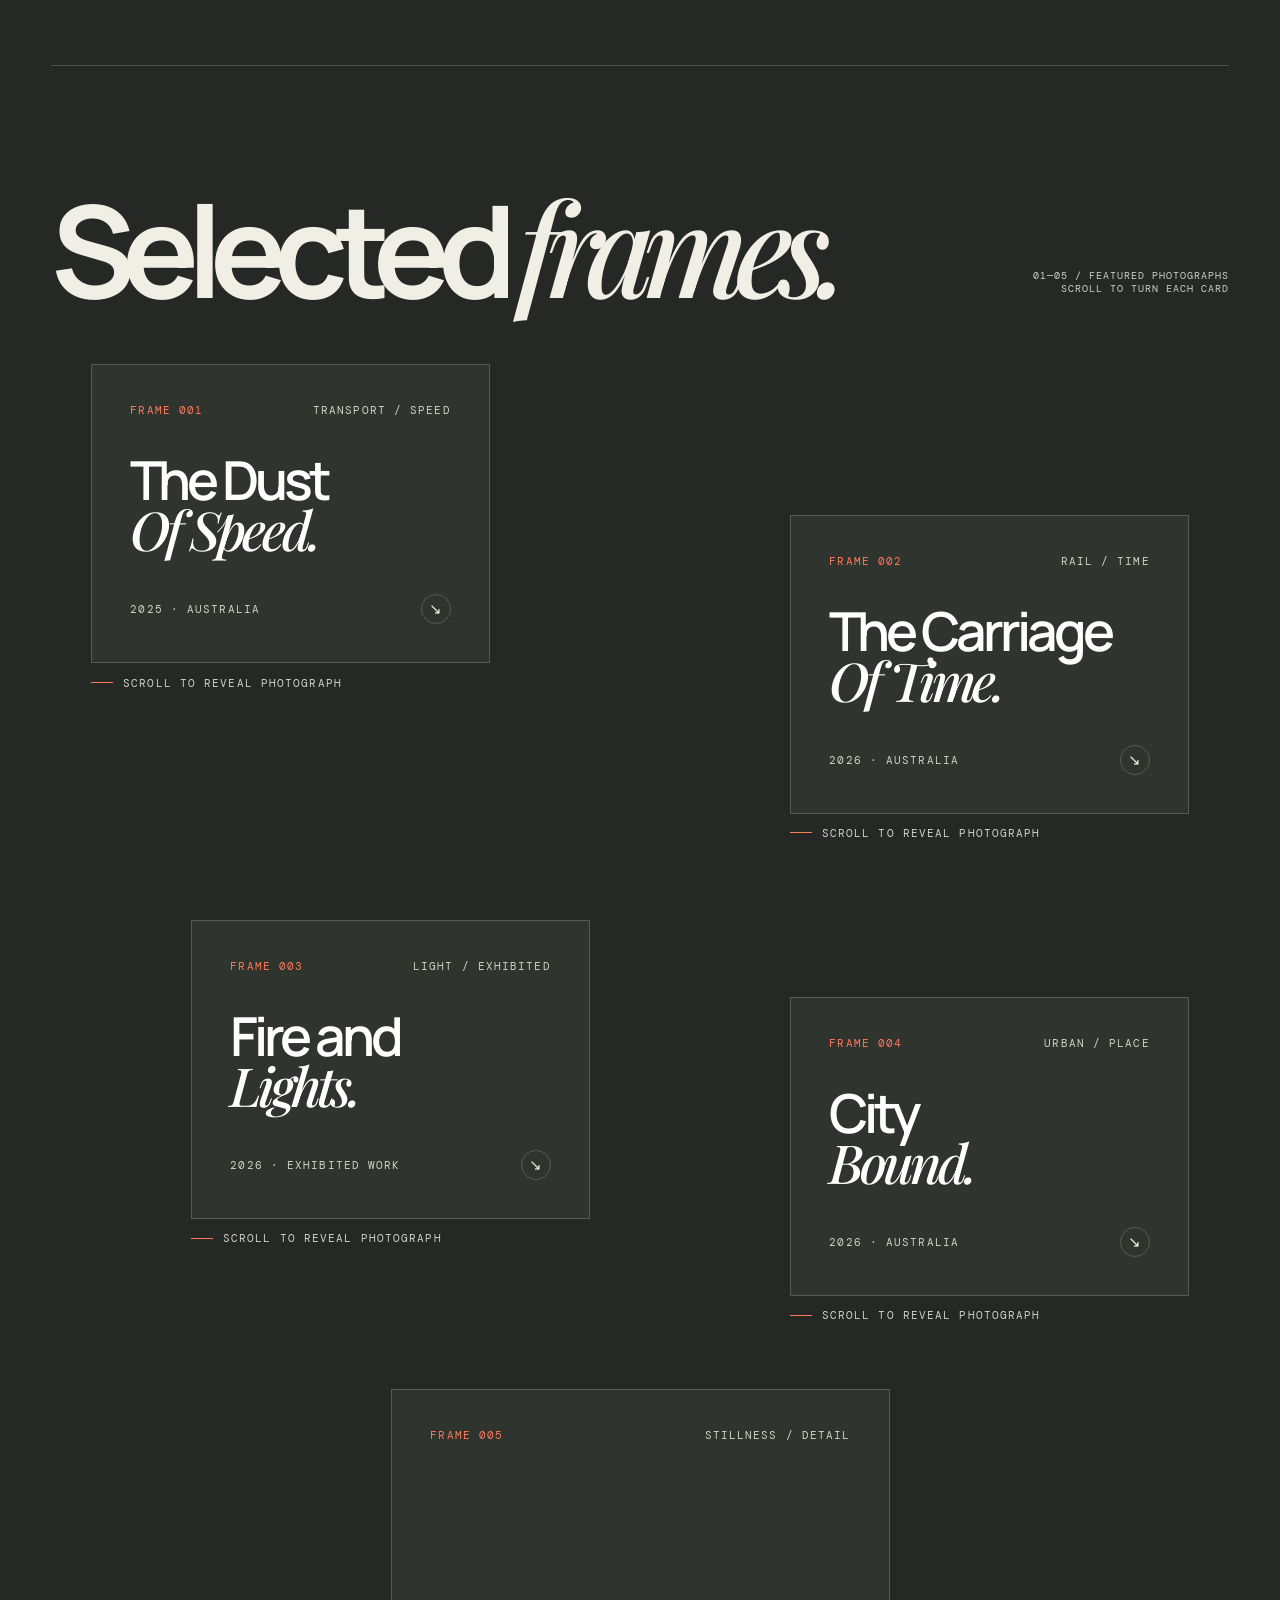
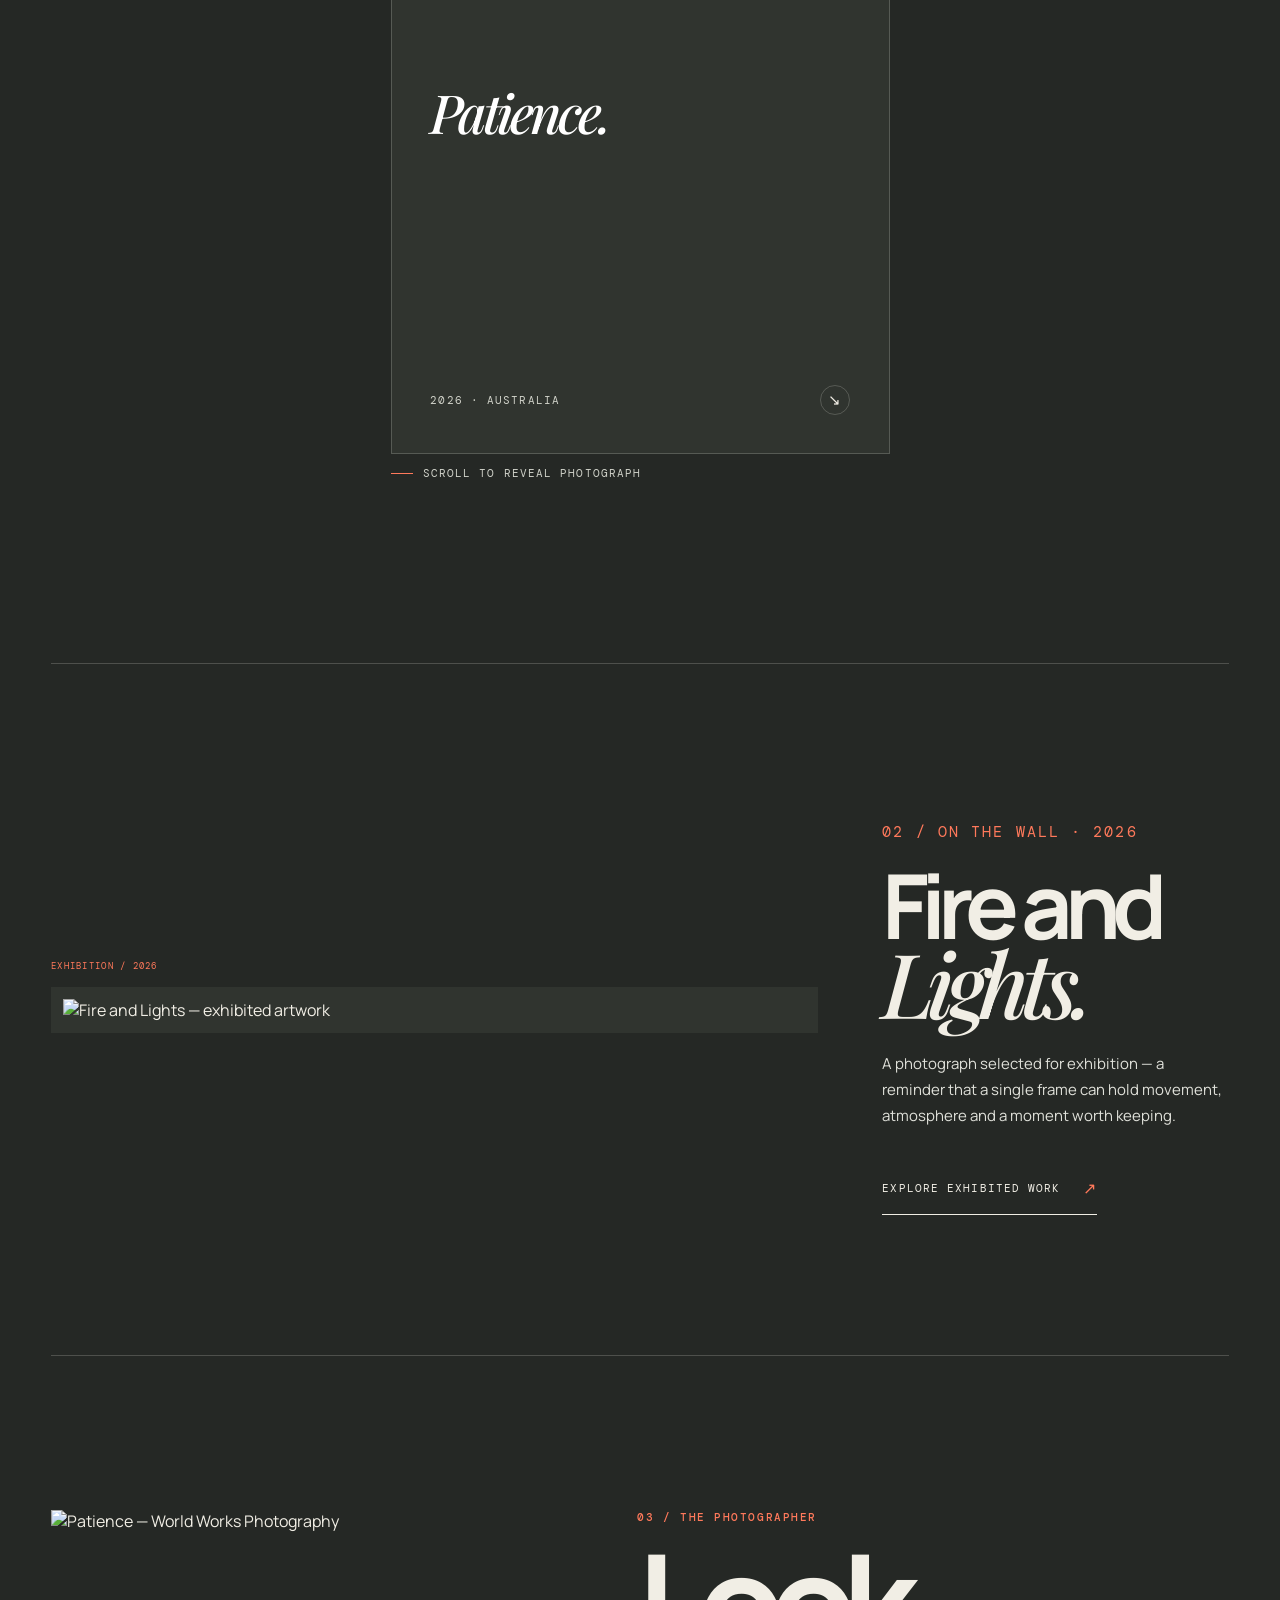
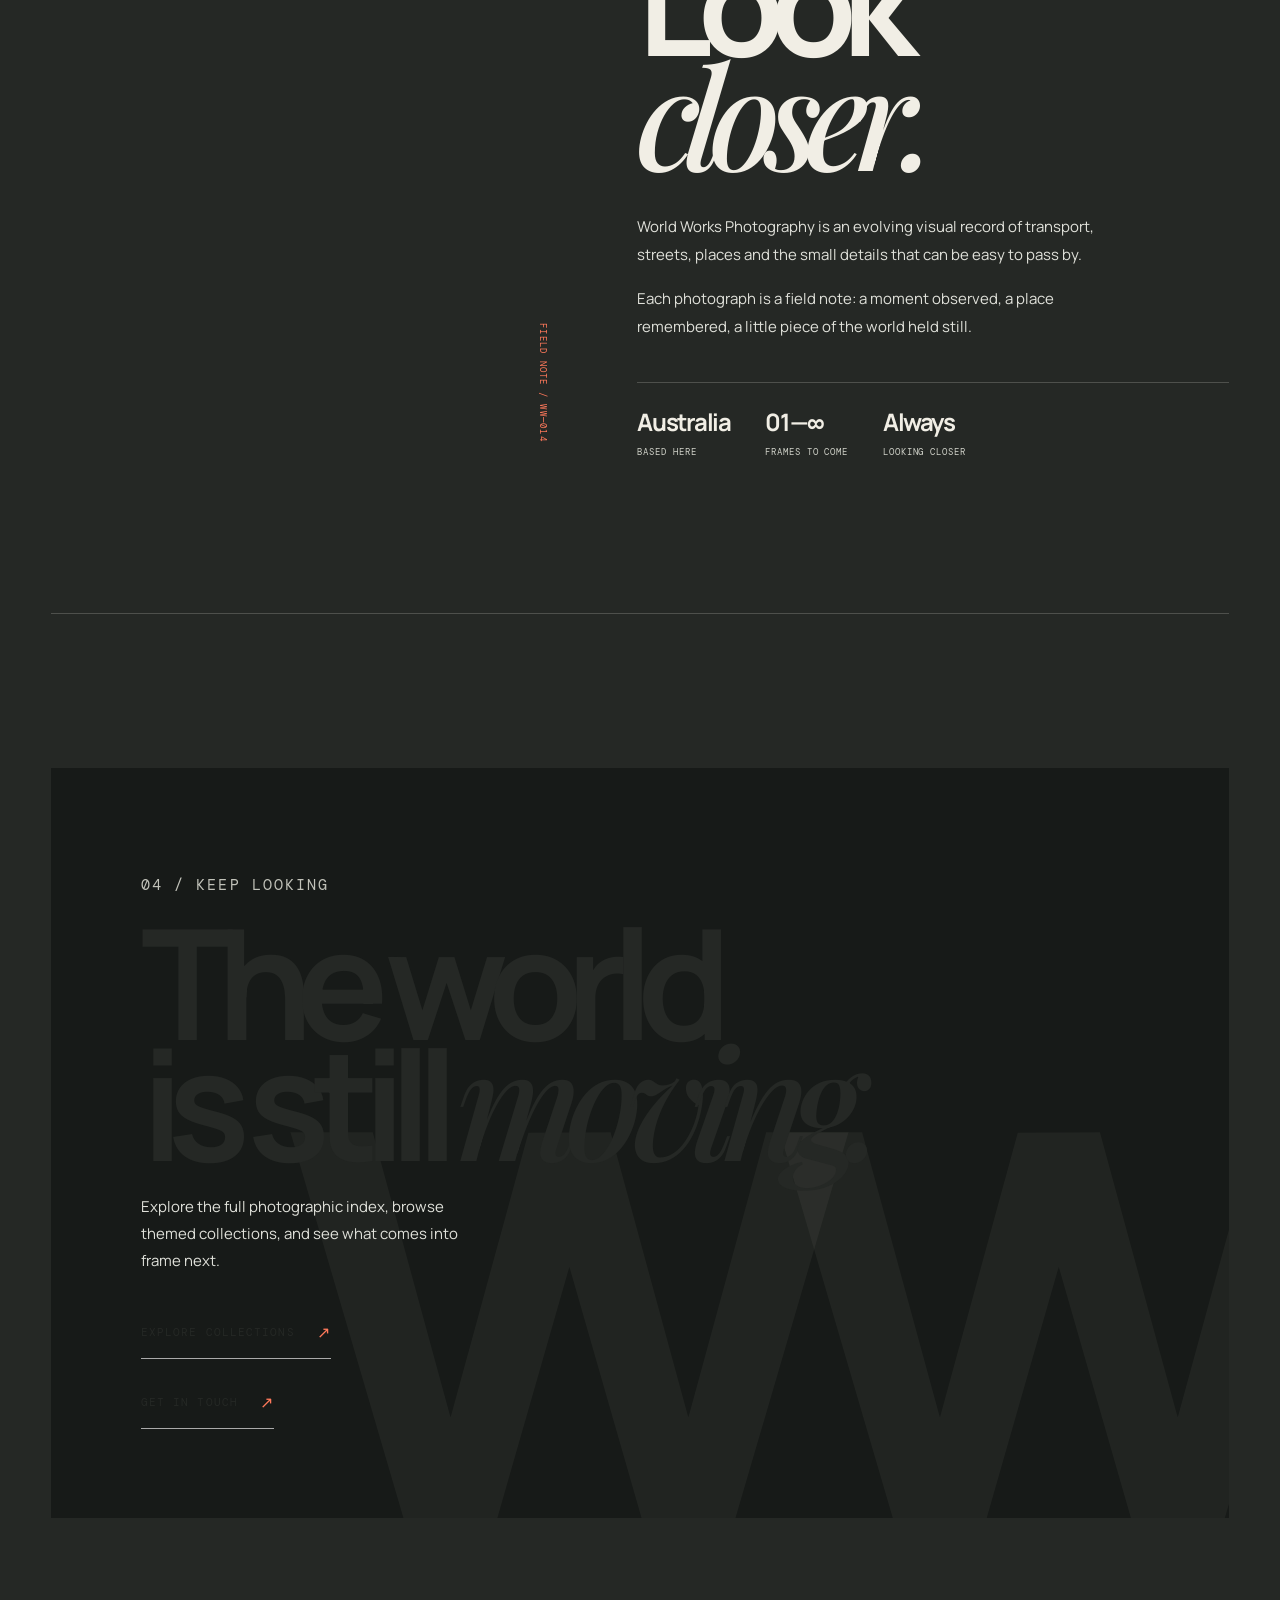
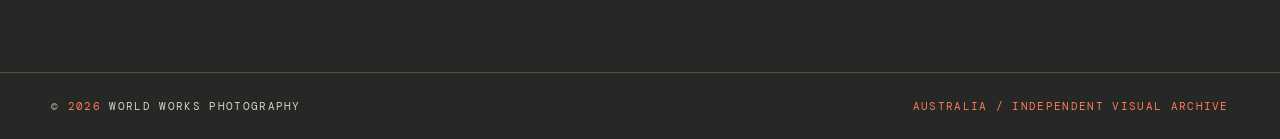
==== commit c86581e9: "Improve homepage text contrast with lighter text" ====
--- a/index.html
+++ b/index.html
@@ -44,15 +44,15 @@
 @media(max-width:760px){.site-nav{height:68px}.site-nav nav{gap:12px}.site-nav nav a{font-size:8px}.brand{font-size:11px}.brand-mark{width:30px;height:30px}.hero{min-height:720px;height:92svh}.hero-topline{top:94px;font-size:8px}.hero h1{font-size:clamp(76px,18vw,140px)}.hero-bottom{display:block}.hero-description{max-width:300px}.hero-scroll{margin-top:22px}.intro{grid-template-columns:1fr;gap:25px}.intro-note{margin:0;max-width:380px}.work-head{align-items:start;flex-direction:column}.work-head p{text-align:left}.work-grid{display:block}.flip-card,.flip-card:nth-child(n){margin:0 0 56px;display:block}.flip-inner{aspect-ratio:4/3}.flip-card.portrait .flip-inner{aspect-ratio:3/4}.feature,.about{grid-template-columns:1fr}.feature{gap:45px}.about{gap:40px}.about-copy h2{font-size:clamp(70px,18vw,120px)}.end-card{margin:80px 0}.end-card h2{font-size:clamp(60px,16vw,110px)}footer{line-height:1.8;flex-direction:column}.hero-topline span:last-child{display:none}}
 @media(max-width:480px){.site-nav{padding:0 16px}.site-nav nav{gap:9px}.site-nav nav a{font-size:7px;letter-spacing:.02em}.brand{gap:7px}.brand small{font-size:7px}.hero{padding:22px}.hero-topline{left:22px;right:22px}.hero h1{font-size:21vw}.card-instruction{font-size:8px}.card-bottom{font-size:8px}.flip-front{padding:20px}.flip-front h3{font-size:clamp(30px,9vw,44px)}.feature-art{padding:6px}.about-stats{gap:20px}}
 @media(prefers-reduced-motion:reduce){html{scroll-behavior:auto}.ticker-track,.hero-image{animation:none}.reveal{opacity:1;transform:none;transition:none}.flip-inner{transform:none!important}.flip-front{display:none}.flip-back{transform:none}.flip-back:after{display:none}}
-/* Readability pass: stronger text contrast and more comfortable small type */
-:root{--muted:#50574f;--orange:#d94320}
+/* Readability pass: lighter text with clear contrast on the dark theme */
+:root{--muted:#d0d2c9;--orange:#ff795b}
 .eyebrow,.card-top,.card-bottom,.hero-kicker,.hero-topline,.hero-scroll,.card-instruction,.image-caption,footer,.text-link,.ticker-track span{font-size:11px}
-.hero-description,.intro-note,.feature-copy p,.about-copy p,.end-card p{font-size:15px}
-.flip-front h3{color:#202521}
+.hero-description,.intro-note,.feature-copy p,.about-copy p,.end-card p{font-size:15px;color:#e0e1da}
+.flip-front h3{color:#fff}
 .hero-description{color:#fff}
 .hero-topline{color:#fff}
 .hero-scroll{color:#fff}
-.card-instruction{color:#50574f}
+.card-instruction{color:#d0d2c9}
 .reveal{transition:opacity .9s cubic-bezier(.16,1,.3,1),transform 1s cubic-bezier(.16,1,.3,1)}
 @media(max-width:480px){.site-nav nav a{font-size:9px}.brand small{font-size:8px}.hero-topline,.hero-kicker,.hero-scroll{font-size:10px}.card-instruction{font-size:10px}}
 </style>
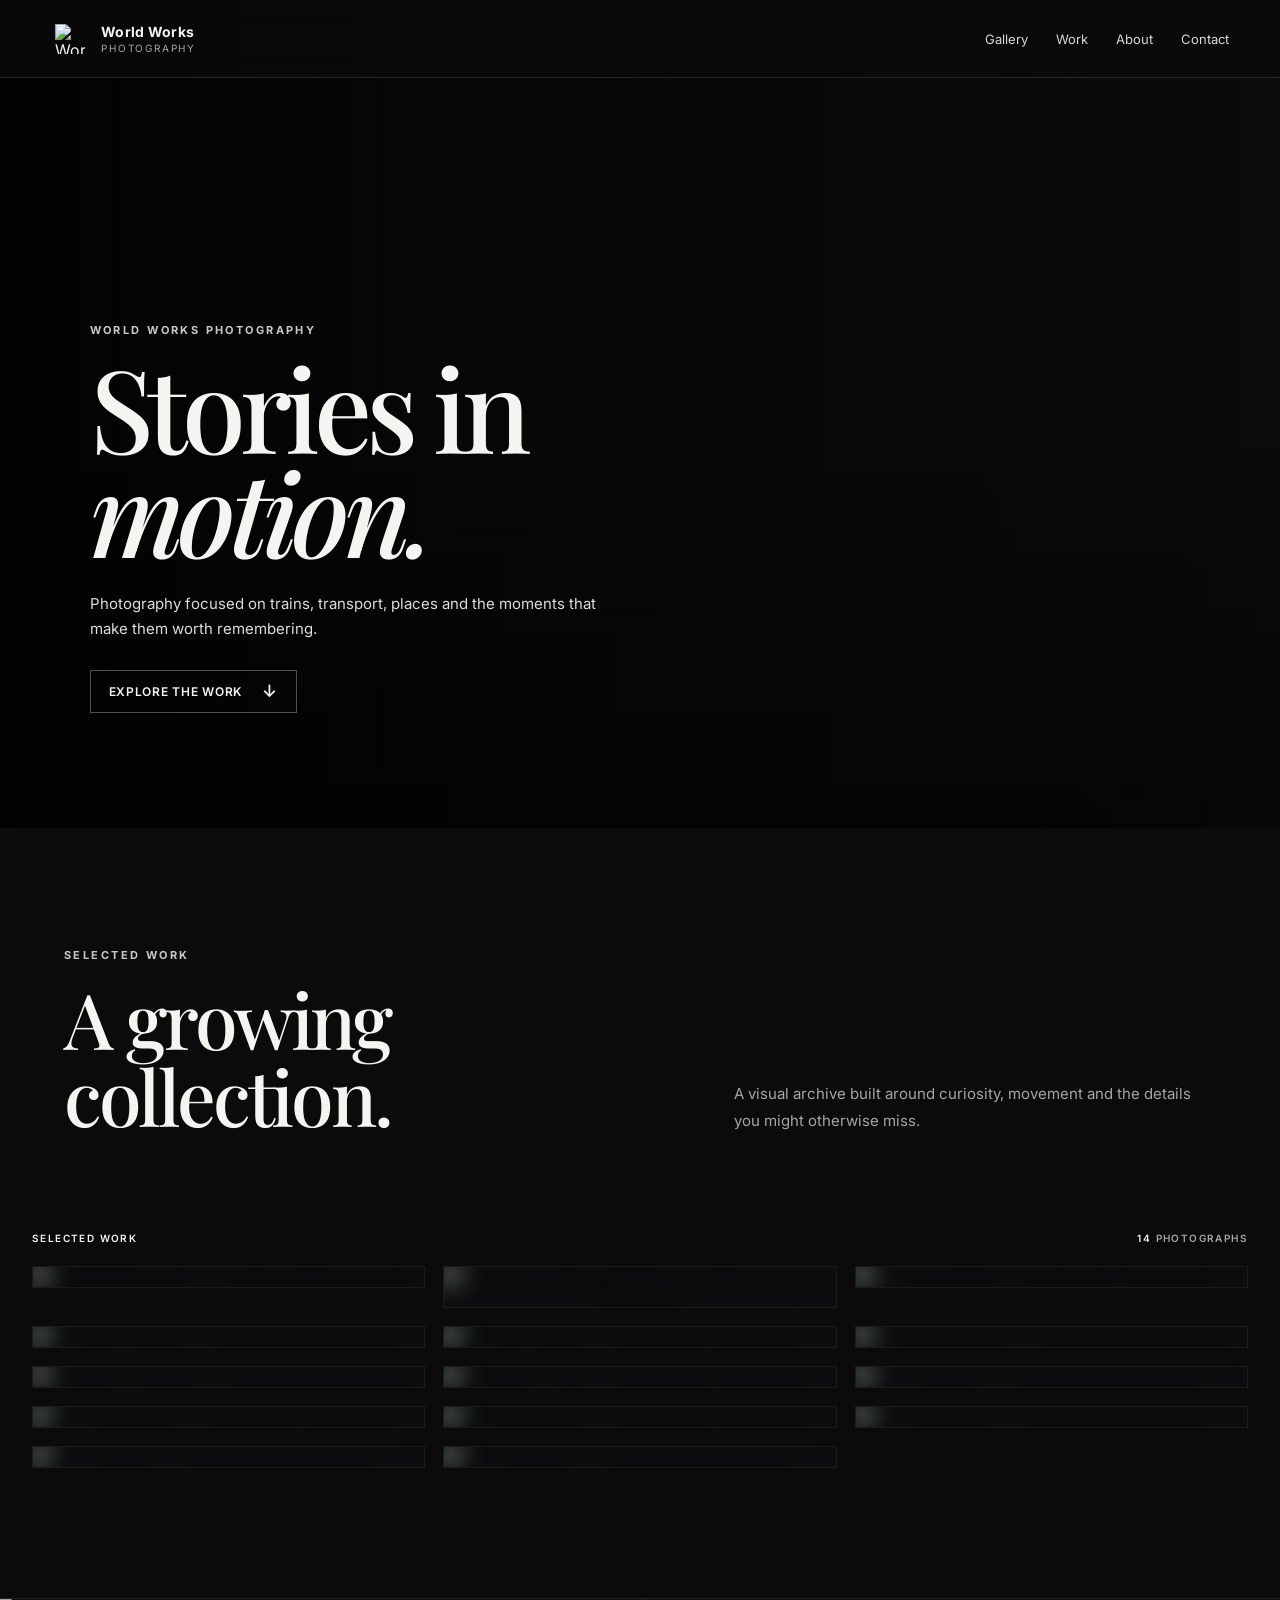
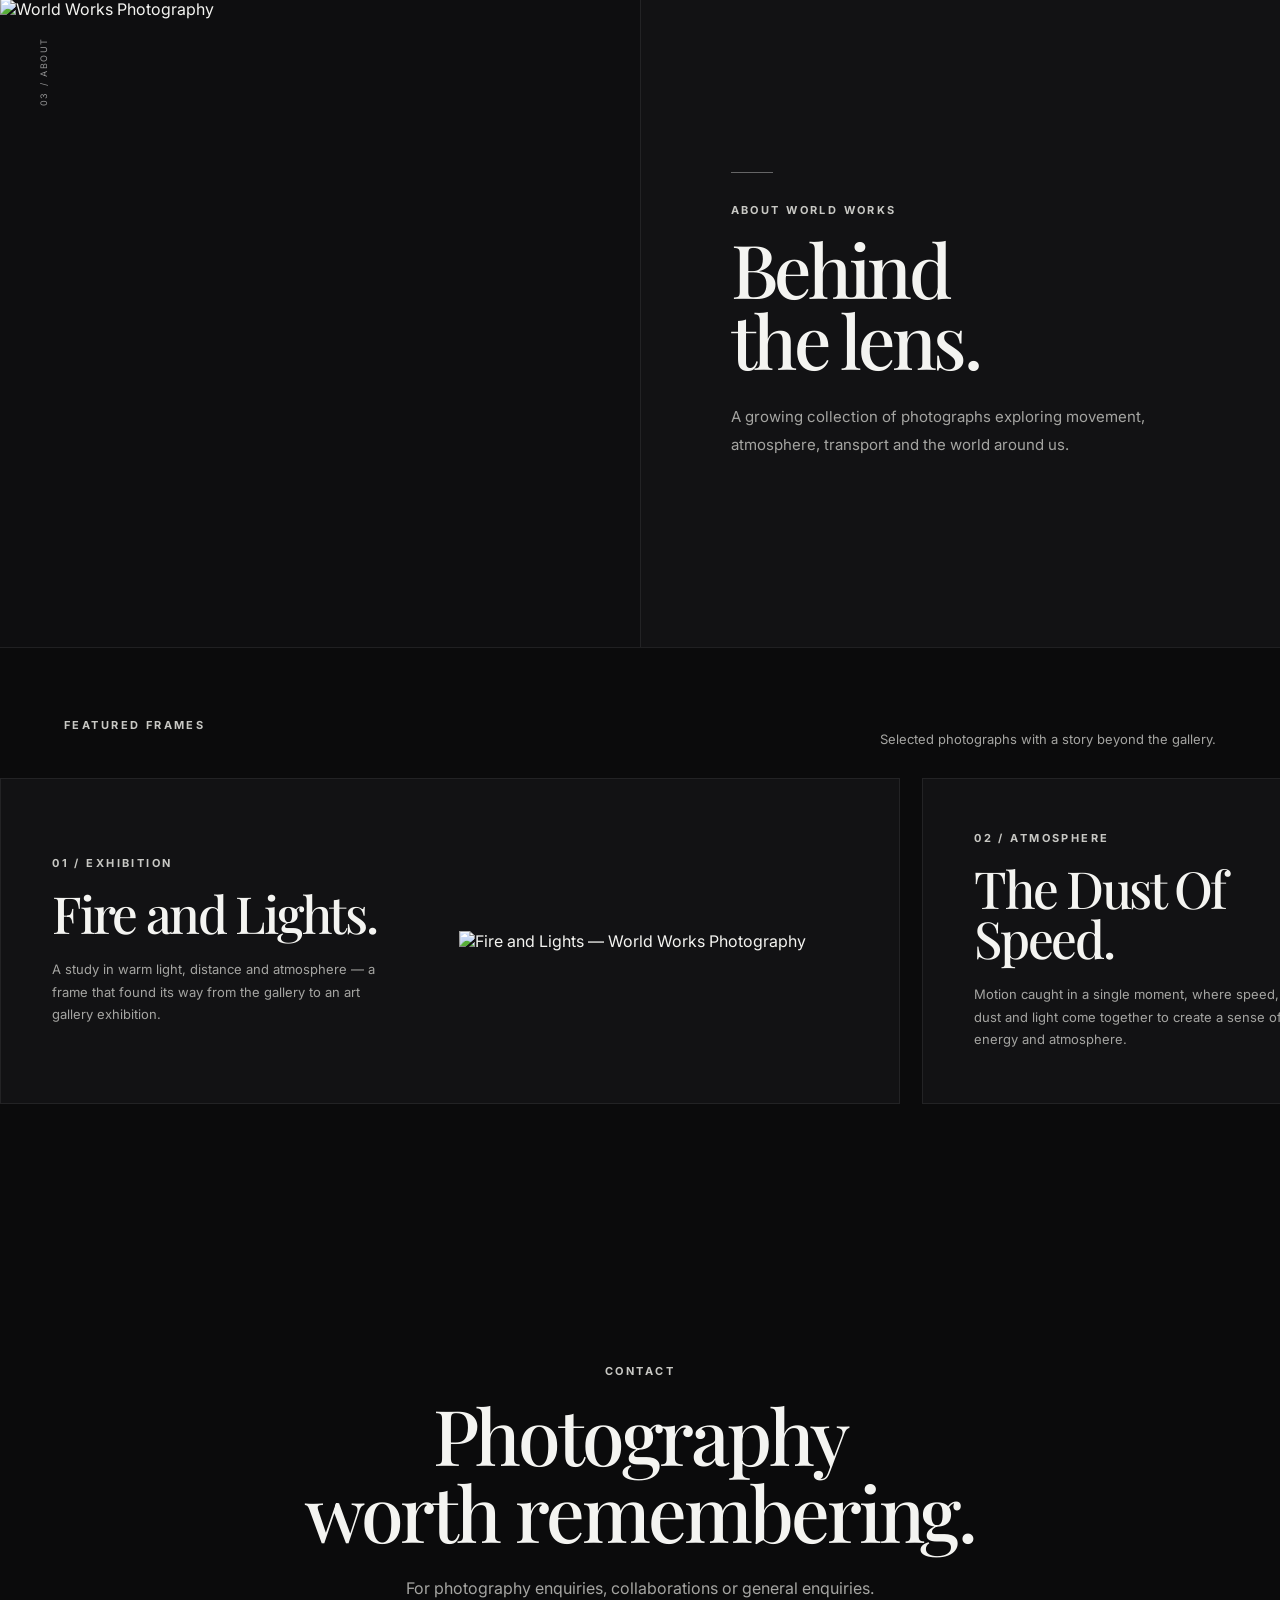
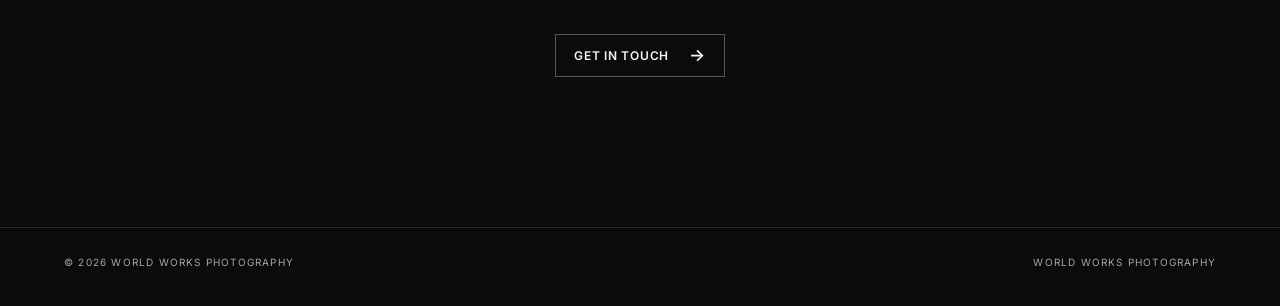
==== commit a7684122: "Restore classic photography portfolio homepage" ====
--- a/index.html
+++ b/index.html
@@ -1,93 +1,82 @@
-<!doctype html>
+<!DOCTYPE html>
 <html lang="en">
 <head>
-<meta charset="utf-8">
-<meta name="viewport" content="width=device-width,initial-scale=1">
-<meta name="theme-color" content="#f1eee5">
-<meta name="description" content="World Works Photography — a field guide to movement, places and the details between.">
-<meta property="og:title" content="World Works Photography">
-<meta property="og:image" content="images/01.jpg">
-<title>World Works Photography — A Field Guide to Motion</title>
-<link rel="icon" type="image/svg+xml" href="favicon.svg">
-<link rel="preconnect" href="https://fonts.googleapis.com">
-<link rel="preconnect" href="https://fonts.gstatic.com" crossorigin>
-<link href="https://fonts.googleapis.com/css2?family=DM+Mono:wght@400;500&family=Manrope:wght@400;500;600;700;800&family=Playfair+Display:ital,wght@0,500;0,600;1,500;1,600&display=swap" rel="stylesheet">
-<style>
-:root{--paper:#252825;--paper-deep:#30342f;--ink:#f1eee5;--muted:#b0b2a9;--line:rgba(241,238,229,.2);--orange:#a45d48;--mono:"DM Mono",monospace;--sans:"Manrope",sans-serif;--serif:"Playfair Display",Georgia,serif;--ease:cubic-bezier(.16,1,.3,1)}
-*{box-sizing:border-box}html{scroll-behavior:smooth;scroll-padding-top:80px}body{margin:0;background:var(--paper);color:var(--ink);font-family:var(--sans);overflow-x:hidden}a{color:inherit;text-decoration:none}button{font:inherit}::selection{background:var(--orange);color:#fff}
-.topline{height:3px;background:var(--orange);position:fixed;top:0;left:0;right:0;z-index:50;transform-origin:left;transform:scaleX(var(--scroll,0))}
-.site-nav{height:76px;position:absolute;top:3px;left:0;right:0;z-index:30;display:flex;align-items:center;justify-content:space-between;padding:0 clamp(20px,4vw,64px);border-bottom:1px solid rgba(241,238,229,.38);color:var(--paper);mix-blend-mode:normal}
-.brand{display:flex;align-items:center;gap:12px;font-size:12px;letter-spacing:-.03em;font-weight:800}.brand-mark{display:block;width:34px;height:34px;object-fit:contain;flex:0 0 auto}.brand small{display:block;font:9px var(--mono);letter-spacing:.1em;text-transform:uppercase;opacity:.7;margin-top:3px}
-.site-nav nav{display:flex;gap:clamp(14px,2.5vw,34px);align-items:center}.site-nav nav a{font:10px var(--mono);text-transform:uppercase;letter-spacing:.08em;position:relative}.site-nav nav a:after{content:"";position:absolute;bottom:-8px;left:0;width:100%;height:2px;background:var(--orange);transform:scaleX(0);transform-origin:left;transition:transform .3s}.site-nav nav a:hover:after,.site-nav nav a:focus-visible:after{transform:scaleX(1)}
-.menu-toggle{display:none}
-.hero{min-height:min(900px,100svh);height:100svh;max-height:1100px;position:relative;background:#1b1e1b;color:var(--paper);overflow:hidden;display:flex;align-items:flex-end;padding:clamp(24px,5vw,78px)}
-.hero-image{position:absolute;inset:0;width:100%;height:100%;object-fit:cover;object-position:center 54%;filter:brightness(.64) saturate(.82);transform:scale(1.04);animation:hero-arrive 1.6s var(--ease) both}.hero:after{content:"";position:absolute;inset:0;background:linear-gradient(90deg,rgba(10,15,12,.76),rgba(10,15,12,.12) 82%),linear-gradient(0deg,rgba(10,15,12,.82),rgba(10,15,12,.08) 78%);pointer-events:none}
-@keyframes hero-arrive{to{transform:scale(1)}}
-.hero-topline{position:absolute;z-index:2;left:clamp(24px,5vw,78px);right:clamp(24px,5vw,78px);top:112px;display:flex;justify-content:space-between;gap:20px;font:9px var(--mono);letter-spacing:.14em;text-transform:uppercase;color:rgba(241,238,229,.82)}
-.hero-copy{position:relative;z-index:2;max-width:1100px}.hero-kicker{display:flex;align-items:center;gap:10px;font:10px var(--mono);letter-spacing:.15em;text-transform:uppercase}.signal-dot{display:inline-block;width:8px;height:8px;background:var(--orange);border-radius:50%;box-shadow:0 0 0 5px rgba(240,90,53,.2)}
-.hero h1{font-size:clamp(76px,15.5vw,230px);line-height:.76;letter-spacing:-.105em;font-weight:700;margin:26px 0 32px}.hero h1 em{font-family:var(--serif);font-weight:500;letter-spacing:-.09em}.hero-bottom{display:flex;align-items:flex-end;justify-content:space-between;gap:24px;max-width:920px}.hero-description{max-width:340px;font-size:13px;line-height:1.65;color:rgba(241,238,229,.8)}.hero-scroll{font:9px var(--mono);letter-spacing:.12em;text-transform:uppercase;display:flex;gap:14px;align-items:center}.hero-scroll span{display:grid;place-items:center;border:1px solid rgba(241,238,229,.55);width:34px;height:34px;border-radius:50%;font-size:15px}
-.ticker{overflow:hidden;background:var(--paper-deep);color:var(--ink);white-space:nowrap;border-bottom:1px solid var(--line);border-top:1px solid var(--line)}.ticker-track{display:flex;width:max-content;animation:ticker 36s linear infinite}.ticker-track span{font:10px var(--mono);letter-spacing:.16em;text-transform:uppercase;padding:17px 24px}.ticker-track b{font-weight:500;color:var(--orange);opacity:.85}@keyframes ticker{to{transform:translateX(-50%)}}
-main{padding:0 clamp(20px,4vw,64px)}.intro{display:grid;grid-template-columns:1fr 2fr;gap:7vw;padding:clamp(80px,12vw,175px) 0;border-bottom:1px solid var(--line)}.eyebrow{font:10px var(--mono);letter-spacing:.14em;text-transform:uppercase;color:var(--muted)}.eyebrow b{color:var(--orange);font-weight:500}.intro h2{font-size:clamp(34px,6.2vw,88px);line-height:1.02;letter-spacing:-.075em;font-weight:600;margin:0;max-width:1000px}.intro h2 em{font-family:var(--serif);font-weight:500}.intro-note{align-self:end;max-width:260px;margin:30px 0 0 auto;color:var(--muted);font-size:12px;line-height:1.7}
-.work-head{display:flex;justify-content:space-between;align-items:end;gap:20px;padding:clamp(75px,10vw,145px) 0 48px}.work-head h2{font-size:clamp(54px,10vw,140px);line-height:.8;letter-spacing:-.1em;margin:0;font-weight:700}.work-head h2 em{font-family:var(--serif);font-weight:500}.work-head p{font:10px var(--mono);letter-spacing:.1em;text-transform:uppercase;color:var(--muted);margin:0 0 5px;text-align:right}
-.work-grid{display:grid;grid-template-columns:repeat(12,minmax(0,1fr));gap:clamp(18px,3vw,44px) 20px;align-items:start;padding-bottom:clamp(90px,13vw,180px)}
-.flip-card{position:relative;perspective:1400px;min-width:0;grid-column:span 5;--flip-progress:0;transform:translateY(var(--float,0px));transition:transform .8s var(--ease)}
-.flip-card:nth-child(1){grid-column:1/span 5}.flip-card:nth-child(2){grid-column:8/span 5;margin-top:13vw}.flip-card:nth-child(3){grid-column:2/span 5;margin-top:2vw}.flip-card:nth-child(4){grid-column:8/span 5;margin-top:8vw}.flip-card:nth-child(5){grid-column:4/span 6;margin-top:1vw}
-.flip-inner{position:relative;width:100%;aspect-ratio:4/3;transform-style:preserve-3d;transform:rotateY(calc(var(--flip-progress)*180deg));will-change:transform}.flip-card.portrait .flip-inner{aspect-ratio:3/4}.flip-face{position:absolute;inset:0;overflow:hidden;backface-visibility:hidden;-webkit-backface-visibility:hidden}
-.flip-front{background:var(--paper-deep);border:1px solid var(--line);padding:clamp(18px,3vw,40px);display:flex;flex-direction:column;justify-content:space-between}.card-top,.card-bottom{display:flex;justify-content:space-between;gap:15px;align-items:center;font:9px var(--mono);letter-spacing:.1em;text-transform:uppercase;color:var(--muted)}.card-number{color:var(--orange)}.flip-front h3{font-size:clamp(28px,4.2vw,62px);letter-spacing:-.075em;line-height:.91;font-weight:600;max-width:8em;margin:auto 0;overflow-wrap:anywhere}.flip-front h3 em{font-family:var(--serif);font-weight:500}.card-bottom .card-arrow{width:30px;height:30px;display:grid;place-items:center;border:1px solid var(--line);border-radius:50%;font-size:15px;color:var(--ink)}
-.flip-back{transform:rotateY(180deg);background:#30342f;display:grid;place-items:center}.flip-back img{width:100%;height:100%;object-fit:contain;display:block;background:#30342f}.flip-back:after{content:"";position:absolute;left:0;right:0;bottom:0;height:45%;background:linear-gradient(transparent,rgba(14,18,15,.65));pointer-events:none}.image-caption{position:absolute;z-index:1;bottom:16px;left:18px;right:18px;display:flex;justify-content:space-between;gap:15px;color:#fff;font:9px var(--mono);letter-spacing:.1em;text-transform:uppercase}
-.card-instruction{font:9px var(--mono);letter-spacing:.1em;text-transform:uppercase;color:var(--muted);display:flex;align-items:center;gap:10px;margin-top:12px}.card-instruction i{display:block;width:22px;height:1px;background:var(--orange)}
-.feature{display:grid;grid-template-columns:minmax(0,1.55fr) minmax(250px,.7fr);gap:clamp(25px,5vw,75px);align-items:center;padding:clamp(75px,11vw,150px) 0;border-top:1px solid var(--line);border-bottom:1px solid var(--line)}.feature-art{position:relative;background:var(--paper-deep);padding:12px}.feature-art img{width:100%;max-height:75vh;object-fit:contain;display:block}.feature-art:before{content:"EXHIBITION / 2026";position:absolute;z-index:2;left:0;top:-27px;font:9px var(--mono);letter-spacing:.14em;color:var(--orange)}.feature-copy .eyebrow{color:var(--orange)}.feature-copy h2{font-size:clamp(46px,7vw,100px);line-height:.86;letter-spacing:-.09em;margin:20px 0 28px}.feature-copy h2 em{font-family:var(--serif);font-weight:500}.feature-copy p{max-width:340px;color:var(--muted);font-size:13px;line-height:1.75}.text-link{display:inline-flex;align-items:center;gap:22px;padding:15px 0;border-bottom:1px solid var(--ink);margin-top:18px;font:10px var(--mono);text-transform:uppercase;letter-spacing:.1em}.text-link span{color:var(--orange);font-size:16px;transition:transform .3s}.text-link:hover span{transform:translate(4px,-2px)}
-.about{display:grid;grid-template-columns:.9fr 1.1fr;gap:8vw;padding:clamp(80px,12vw,170px) 0;border-bottom:1px solid var(--line)}.about-image{position:relative}.about-image img{width:100%;height:auto;display:block}.about-image:after{content:"FIELD NOTE / WW—014";position:absolute;right:-14px;bottom:18px;writing-mode:vertical-rl;font:9px var(--mono);letter-spacing:.14em;color:var(--orange)}.about-copy h2{font-size:clamp(60px,11vw,150px);line-height:.78;letter-spacing:-.105em;margin:24px 0 40px}.about-copy h2 em{font-family:var(--serif);font-weight:500}.about-copy p{font-size:14px;line-height:1.9;max-width:500px;color:var(--muted)}.about-stats{display:flex;gap:35px;margin-top:40px;padding-top:22px;border-top:1px solid var(--line)}.about-stats strong{display:block;font-size:24px;letter-spacing:-.06em}.about-stats span{font:9px var(--mono);text-transform:uppercase;letter-spacing:.1em;color:var(--muted)}
-.end-card{position:relative;margin:clamp(80px,12vw,170px) 0;background:#171a18;color:var(--paper);padding:clamp(35px,7vw,95px);overflow:hidden}.end-card:after{content:"WW";position:absolute;right:-.06em;bottom:-.35em;font-size:clamp(220px,45vw,620px);font-weight:800;letter-spacing:-.14em;color:rgba(241,238,229,.045);pointer-events:none}.end-card .eyebrow{color:#c1c2b9}.end-card h2{position:relative;z-index:1;font-size:clamp(60px,12vw,170px);line-height:.76;letter-spacing:-.11em;margin:24px 0 32px}.end-card h2 em{font-family:var(--serif);font-weight:500}.end-card p{position:relative;z-index:1;max-width:350px;color:#c1c2b9;font-size:13px;line-height:1.8}.end-card .text-link{position:relative;z-index:1;border-color:#aaa}.end-card .text-link span{color:var(--orange)}
-footer{display:flex;justify-content:space-between;gap:20px;padding:26px clamp(20px,4vw,64px);font:9px var(--mono);letter-spacing:.12em;text-transform:uppercase;color:var(--muted);border-top:1px solid var(--line)}footer span:last-child{color:var(--orange)}
-.reveal{opacity:0;transform:translateY(24px);transition:opacity .9s var(--ease),transform 1s var(--ease)}.reveal.in-view{opacity:1;transform:translateY(0)}
-@media(max-width:760px){.site-nav{height:68px}.site-nav nav{gap:12px}.site-nav nav a{font-size:8px}.brand{font-size:11px}.brand-mark{width:30px;height:30px}.hero{min-height:720px;height:92svh}.hero-topline{top:94px;font-size:8px}.hero h1{font-size:clamp(76px,18vw,140px)}.hero-bottom{display:block}.hero-description{max-width:300px}.hero-scroll{margin-top:22px}.intro{grid-template-columns:1fr;gap:25px}.intro-note{margin:0;max-width:380px}.work-head{align-items:start;flex-direction:column}.work-head p{text-align:left}.work-grid{display:block}.flip-card,.flip-card:nth-child(n){margin:0 0 56px;display:block}.flip-inner{aspect-ratio:4/3}.flip-card.portrait .flip-inner{aspect-ratio:3/4}.feature,.about{grid-template-columns:1fr}.feature{gap:45px}.about{gap:40px}.about-copy h2{font-size:clamp(70px,18vw,120px)}.end-card{margin:80px 0}.end-card h2{font-size:clamp(60px,16vw,110px)}footer{line-height:1.8;flex-direction:column}.hero-topline span:last-child{display:none}}
-@media(max-width:480px){.site-nav{padding:0 16px}.site-nav nav{gap:9px}.site-nav nav a{font-size:7px;letter-spacing:.02em}.brand{gap:7px}.brand small{font-size:7px}.hero{padding:22px}.hero-topline{left:22px;right:22px}.hero h1{font-size:21vw}.card-instruction{font-size:8px}.card-bottom{font-size:8px}.flip-front{padding:20px}.flip-front h3{font-size:clamp(30px,9vw,44px)}.feature-art{padding:6px}.about-stats{gap:20px}}
-@media(prefers-reduced-motion:reduce){html{scroll-behavior:auto}.ticker-track,.hero-image{animation:none}.reveal{opacity:1;transform:none;transition:none}.flip-inner{transform:none!important}.flip-front{display:none}.flip-back{transform:none}.flip-back:after{display:none}}
-/* Readability pass: lighter text with clear contrast on the dark theme */
-:root{--muted:#d0d2c9;--orange:#ff795b}
-.eyebrow,.card-top,.card-bottom,.hero-kicker,.hero-topline,.hero-scroll,.card-instruction,.image-caption,footer,.text-link,.ticker-track span{font-size:11px}
-.hero-description,.intro-note,.feature-copy p,.about-copy p,.end-card p{font-size:15px;color:#e0e1da}
-.flip-front h3{color:#fff}
-.hero-description{color:#fff}
-.hero-topline{color:#fff}
-.hero-scroll{color:#fff}
-.card-instruction{color:#d0d2c9}
-.reveal{transition:opacity .9s cubic-bezier(.16,1,.3,1),transform 1s cubic-bezier(.16,1,.3,1)}
-@media(max-width:480px){.site-nav nav a{font-size:9px}.brand small{font-size:8px}.hero-topline,.hero-kicker,.hero-scroll{font-size:10px}.card-instruction{font-size:10px}}
-</style>
+  <meta charset="UTF-8">
+  <meta name="viewport" content="width=device-width, initial-scale=1.0">
+  <meta name="theme-color" content="#0b0b0c">
+  <meta property="og:title" content="World Works Photography">
+  <meta property="og:type" content="website">
+  <meta property="og:image" content="images/01.jpg">
+  <meta name="twitter:card" content="summary_large_image">
+  <meta name="twitter:title" content="World Works Photography">
+  <meta name="twitter:image" content="images/01.jpg">
+  <title>World Works Photography</title>
+  <link rel="preconnect" href="https://fonts.googleapis.com">
+  <link rel="preconnect" href="https://fonts.gstatic.com" crossorigin>
+  <link href="https://fonts.googleapis.com/css2?family=Inter:wght@400;500;600;700&family=Playfair+Display:wght@500;600&display=swap" rel="stylesheet">
+  <link rel="icon" type="image/svg+xml" href="favicon.svg">
+  <link rel="stylesheet" href="style.css">
 </head>
 <body>
-<div class="topline" aria-hidden="true"></div>
-<header class="site-nav">
-<a class="brand" href="#top" aria-label="World Works Photography home"><img class="brand-mark" src="favicon.svg" alt=""><span>World Works<small>Photography / Australia</small></span></a>
-<nav aria-label="Main navigation"><a href="gallery.html">Gallery</a><a href="collections.html">Collections</a><a href="#work">Work</a><a href="#about">About</a><a href="contact.html">Contact</a></nav>
-</header>
-<header class="hero" id="top">
-<img class="hero-image" src="images/01.jpg" alt="The Dust Of Speed — a photograph from World Works Photography">
-<div class="hero-topline"><span>FIELD NOTES / AUSTRALIA</span><span>VOL. 03 &nbsp; · &nbsp; PHOTOGRAPHIC INDEX</span></div>
-<div class="hero-copy"><div class="hero-kicker"><i class="signal-dot"></i> A field guide to motion</div><h1>World<br><em>Works.</em></h1><div class="hero-bottom"><p class="hero-description">Photographs of places in motion, ordinary things made extraordinary, and the moments that sit between.</p><a class="hero-scroll" href="#intro">Enter the collection <span>↓</span></a></div></div>
-</header>
-<div class="ticker" aria-hidden="true"><div class="ticker-track"><span>Transport <b>✳</b> Street life <b>✳</b> Motion <b>✳</b> Light <b>✳</b> Australia <b>✳</b> The world in passing <b>✳</b> Transport <b>✳</b> Street life <b>✳</b> Motion <b>✳</b> Light <b>✳</b> Australia <b>✳</b> The world in passing <b>✳</b></span><span>Transport <b>✳</b> Street life <b>✳</b> Motion <b>✳</b> Light <b>✳</b> Australia <b>✳</b> The world in passing <b>✳</b> Transport <b>✳</b> Street life <b>✳</b> Motion <b>✳</b> Light <b>✳</b> Australia <b>✳</b> The world in passing <b>✳</b></span></div></div>
-<main>
-<section class="intro reveal" id="intro"><div class="eyebrow"><b>01 / THE IDEA</b><br><br>Look twice.<br>Keep moving.</div><div><h2>A collection of the world, seen through <em>movement, detail</em> and a different point of view.</h2><p class="intro-note">Not just where a place is going — but what it feels like while it gets there.</p></div></section>
-<section id="work">
-<div class="work-head reveal"><h2>Selected <em>frames.</em></h2><p>01—05 / Featured photographs<br>Scroll to turn each card</p></div>
-<div class="work-grid">
-<figure class="flip-card reveal" data-scroll-flip><div class="flip-inner"><div class="flip-face flip-front"><div class="card-top"><span class="card-number">FRAME 001</span><span>TRANSPORT / SPEED</span></div><h3>The Dust<br><em>Of Speed.</em></h3><div class="card-bottom"><span>2025 · AUSTRALIA</span><span class="card-arrow">↘</span></div></div><div class="flip-face flip-back"><img src="images/01.jpg" alt="The Dust Of Speed" loading="lazy"><div class="image-caption"><span>The Dust Of Speed</span><span>01 / 05</span></div></div></div><figcaption class="card-instruction"><i></i> Scroll to reveal photograph</figcaption></figure>
-<figure class="flip-card reveal" data-scroll-flip><div class="flip-inner"><div class="flip-face flip-front"><div class="card-top"><span class="card-number">FRAME 002</span><span>RAIL / TIME</span></div><h3>The Carriage<br><em>Of Time.</em></h3><div class="card-bottom"><span>2026 · AUSTRALIA</span><span class="card-arrow">↘</span></div></div><div class="flip-face flip-back"><img src="images/02.jpg" alt="The Carriage Of Time" loading="lazy"><div class="image-caption"><span>The Carriage Of Time</span><span>02 / 05</span></div></div></div><figcaption class="card-instruction"><i></i> Scroll to reveal photograph</figcaption></figure>
-<figure class="flip-card reveal" data-scroll-flip><div class="flip-inner"><div class="flip-face flip-front"><div class="card-top"><span class="card-number">FRAME 003</span><span>LIGHT / EXHIBITED</span></div><h3>Fire and<br><em>Lights.</em></h3><div class="card-bottom"><span>2026 · EXHIBITED WORK</span><span class="card-arrow">↘</span></div></div><div class="flip-face flip-back"><img src="images/10.jpg" alt="Fire and Lights" loading="lazy"><div class="image-caption"><span>Fire and Lights</span><span>03 / 05</span></div></div></div><figcaption class="card-instruction"><i></i> Scroll to reveal photograph</figcaption></figure>
-<figure class="flip-card reveal" data-scroll-flip><div class="flip-inner"><div class="flip-face flip-front"><div class="card-top"><span class="card-number">FRAME 004</span><span>URBAN / PLACE</span></div><h3>City<br><em>Bound.</em></h3><div class="card-bottom"><span>2026 · AUSTRALIA</span><span class="card-arrow">↘</span></div></div><div class="flip-face flip-back"><img src="images/14.jpg" alt="City Bound" loading="lazy"><div class="image-caption"><span>City Bound</span><span>04 / 05</span></div></div></div><figcaption class="card-instruction"><i></i> Scroll to reveal photograph</figcaption></figure>
-<figure class="flip-card portrait reveal" data-scroll-flip><div class="flip-inner"><div class="flip-face flip-front"><div class="card-top"><span class="card-number">FRAME 005</span><span>STILLNESS / DETAIL</span></div><h3><em>Patience.</em></h3><div class="card-bottom"><span>2026 · AUSTRALIA</span><span class="card-arrow">↘</span></div></div><div class="flip-face flip-back"><img src="images/13.jpg" alt="Patience" loading="lazy"><div class="image-caption"><span>Patience</span><span>05 / 05</span></div></div></div><figcaption class="card-instruction"><i></i> Scroll to reveal photograph</figcaption></figure>
-</div>
-</section>
-<section class="feature reveal" id="exhibited"><div class="feature-art"><img src="images/10.jpg" alt="Fire and Lights — exhibited artwork" loading="lazy"></div><div class="feature-copy"><p class="eyebrow">02 / On the wall · 2026</p><h2>Fire and<br><em>Lights.</em></h2><p>A photograph selected for exhibition — a reminder that a single frame can hold movement, atmosphere and a moment worth keeping.</p><a class="text-link" href="gallery.html?filter=exhibited">Explore exhibited work <span>↗</span></a></div></section>
-<section class="about reveal" id="about"><div class="about-image"><img src="images/13.jpg" alt="Patience — World Works Photography" loading="lazy"></div><div class="about-copy"><div class="eyebrow"><b>03 / THE PHOTOGRAPHER</b></div><h2>Look<br><em>closer.</em></h2><p>World Works Photography is an evolving visual record of transport, streets, places and the small details that can be easy to pass by.</p><p>Each photograph is a field note: a moment observed, a place remembered, a little piece of the world held still.</p><div class="about-stats"><div><strong>Australia</strong><span>Based here</span></div><div><strong>01—∞</strong><span>Frames to come</span></div><div><strong>Always</strong><span>Looking closer</span></div></div></div></section>
-<section class="end-card reveal" id="contact"><p class="eyebrow">04 / Keep looking</p><h2>The world<br>is still <em>moving.</em></h2><p>Explore the full photographic index, browse themed collections, and see what comes into frame next.</p><a class="text-link" href="collections.html">Explore collections <span>↗</span></a><br><a class="text-link" href="contact.html">Get in touch <span>↗</span></a></section>
-</main>
-<footer><span>© <span id="year"></span> World Works Photography</span><span>Australia / Independent visual archive</span></footer>
-<script>
-(()=>{const reduce=window.matchMedia('(prefers-reduced-motion: reduce)').matches;const cards=[...document.querySelectorAll('[data-scroll-flip]')];const update=()=>{const vh=window.innerHeight;cards.forEach(card=>{const rect=card.getBoundingClientRect();const start=vh*.88,end=vh*.3;const p=reduce?1:Math.max(0,Math.min(1,(start-rect.top)/(start-end)));card.style.setProperty('--flip-progress',p.toFixed(4));});const max=document.documentElement.scrollHeight-window.innerHeight;document.documentElement.style.setProperty('--scroll',max>0?Math.min(1,window.scrollY/max):0)};let busy=false;const tick=()=>{if(!busy){requestAnimationFrame(()=>{update();busy=false});busy=true}};window.addEventListener('scroll',tick,{passive:true});window.addEventListener('resize',tick);update();document.getElementById('year').textContent=new Date().getFullYear();const reveals=document.querySelectorAll('.reveal');if(reduce||!('IntersectionObserver'in window)){reveals.forEach(el=>el.classList.add('in-view'))}else{const observer=new IntersectionObserver(entries=>entries.forEach(e=>{if(e.isIntersecting){e.target.classList.add('in-view');observer.unobserve(e.target)}}),{threshold:.08});reveals.forEach(el=>observer.observe(el))}})();
+  <div class="page-loader" id="page-loader" aria-hidden="true"><div class="loader-inner"><img src="favicon.svg" alt="" class="loader-logo"><div class="loader-name">WORLD WORKS</div><div class="loader-subtitle">PHOTOGRAPHY</div></div></div>
+  <header class="site-header">
+    <a class="brand" href="#top" aria-label="World Works Photography home"><span class="brand-mark"><img src="favicon.svg" alt="World Works Photography" decoding="async"></span><span><strong>World Works</strong><small>Photography</small></span></a>
+    <button class="menu-toggle" id="menu-toggle" aria-label="Open navigation" aria-expanded="false" aria-controls="site-nav"><span></span><span></span></button>
+    <nav id="site-nav" aria-label="Main navigation"><a href="gallery.html">Gallery</a><a href="#work">Work</a><a href="#about">About</a><a href="#contact">Contact</a></nav>
+  </header>
+  <main id="top">
+    <section class="hero" aria-label="Featured photograph"><img src="images/01.jpg" alt="Featured photograph by World Works Photography" fetchpriority="high" decoding="async"><div class="hero-overlay"></div><div class="hero-content"><p class="eyebrow">World Works Photography</p><h1>Stories in<br><em>motion.</em></h1><p class="hero-copy">Photography focused on trains, transport, places and the moments that make them worth remembering.</p><a class="button button-light" href="#work">Explore the work <span>↓</span></a></div></section>
+    <section class="intro"><div><p class="eyebrow">Selected work</p><h2>A growing collection.</h2></div><p class="intro-copy">A visual archive built around curiosity, movement and the details you might otherwise miss.</p></section>
+    <section id="work" aria-label="Photography gallery"><div class="gallery-heading"><span>Selected Work</span><span><span id="photo-count">14</span> Photographs</span></div><div class="gallery">
+<figure class="photo photo-wide"><button class="photo-button" data-src="images/01.jpg" data-caption="The Dust Of Speed" data-year="2025"><img src="images/01.jpg" alt="The Dust Of Speed — World Works Photography" loading="eager"><span class="photo-number">The Dust Of Speed</span></button></figure>
+<figure class="photo photo-wide"><button class="photo-button" data-src="images/02.jpg" data-caption="The Carriage Of Time" data-year="2026"><img src="images/02.jpg" alt="The Carriage Of Time — World Works Photography" loading="eager"><span class="photo-number">The Carriage Of Time</span></button></figure>
+<figure class="photo photo-wide"><button class="photo-button" data-src="images/03.jpg" data-caption="Billys Fuming" data-year="2026"><img src="images/03.jpg" alt="Billys Fuming — World Works Photography" loading="eager"><span class="photo-number">Billys Fuming</span></button></figure>
+<figure class="photo photo-wide"><button class="photo-button" data-src="images/04.jpg" data-caption="Victory Is Sweet" data-year="2024"><img src="images/04.jpg" alt="Victory Is Sweet — World Works Photography" loading="lazy"><span class="photo-number">Victory Is Sweet</span></button></figure>
+<figure class="photo photo-wide"><button class="photo-button" data-src="images/05.jpg" data-caption="Leaf Is Sweet" data-year="2026"><img src="images/05.jpg" alt="Leaf Is Sweet — World Works Photography" loading="lazy"><span class="photo-number">Leaf Is Sweet</span></button></figure>
+<figure class="photo photo-wide"><button class="photo-button" data-src="images/06.jpg" data-caption="Respect Seniority" data-year="2026"><img src="images/06.jpg" alt="Respect Seniority — World Works Photography" loading="lazy"><span class="photo-number">Respect Seniority</span></button></figure>
+<figure class="photo photo-wide"><button class="photo-button" data-src="images/07.jpg" data-caption="Middle Of The Road" data-year="2026"><img src="images/07.jpg" alt="Middle Of The Road — World Works Photography" loading="lazy"><span class="photo-number">Middle Of The Road</span></button></figure>
+<figure class="photo photo-wide"><button class="photo-button" data-src="images/08.jpg" data-caption="Right On Track" data-year="2026"><img src="images/08.jpg" alt="Right On Track — World Works Photography" loading="lazy"><span class="photo-number">Right On Track</span></button></figure>
+<figure class="photo photo-wide"><button class="photo-button" data-src="images/09.jpg" data-caption="Dust Devil" data-year="2025"><img src="images/09.jpg" alt="Dust Devil — World Works Photography" loading="lazy"><span class="photo-number">Dust Devil</span></button></figure>
+<figure class="photo photo-wide"><button class="photo-button" data-src="images/10.jpg" data-caption="Fire and Lights" data-year="2026"><img src="images/10.jpg" alt="Fire and Lights — World Works Photography" loading="lazy"><span class="photo-number">Fire and Lights</span></button></figure>
+<figure class="photo photo-wide"><button class="photo-button" data-src="images/11.jpg" data-caption="One More Day" data-year="2026"><img src="images/11.jpg" alt="One More Day — World Works Photography" loading="lazy"><span class="photo-number">One More Day</span></button></figure>
+<figure class="photo photo-wide"><button class="photo-button" data-src="images/12.jpg" data-caption="Gods Speed" data-year="2026"><img src="images/12.jpg" alt="Gods Speed — World Works Photography" loading="lazy"><span class="photo-number">Gods Speed</span></button></figure>
+<figure class="photo photo-wide"><button class="photo-button" data-src="images/13.jpg" data-caption="Patience" data-year="2026"><img src="images/13.jpg" alt="Patience — World Works Photography" loading="lazy"><span class="photo-number">Patience</span></button></figure>
+<figure class="photo photo-wide"><button class="photo-button" data-src="images/14.jpg" data-caption="City Bound" data-year="2026"><img src="images/14.jpg" alt="City Bound — World Works Photography" loading="lazy"><span class="photo-number">City Bound</span></button></figure>
+      </div></section>
+    <section class="about" id="about"><div class="about-image"><img src="images/03.jpg" alt="World Works Photography" loading="lazy" decoding="async"></div><div class="about-copy"><p class="eyebrow">About World Works</p><h2>Behind<br>the lens.</h2><p class="about-copy-text">A growing collection of photographs exploring movement, atmosphere, transport and the world around us.</p></div></section>
+    <section class="featured-frames" aria-label="Featured frames"><div class="featured-frames-heading"><p class="eyebrow">Featured frames</p><p>Selected photographs with a story beyond the gallery.</p></div><div class="featured-frames-track"><div class="featured-frames-set">
+      <article class="featured-frame"><div class="featured-frame-copy"><p class="eyebrow">01 / Exhibition</p><h2 class="featured-frame-title">Fire and Lights.</h2><p>A study in warm light, distance and atmosphere — a frame that found its way from the gallery to an art gallery exhibition.</p></div><div class="featured-frame-image"><img src="images/10.jpg" alt="Fire and Lights — World Works Photography" loading="lazy" decoding="async"></div></article>
+      <article class="featured-frame"><div class="featured-frame-copy"><p class="eyebrow">02 / Atmosphere</p><h2 class="featured-frame-title">The Dust Of Speed.</h2><p>Motion caught in a single moment, where speed, dust and light come together to create a sense of energy and atmosphere.</p></div><div class="featured-frame-image"><img src="images/01.jpg" alt="The Dust Of Speed — World Works Photography" loading="lazy" decoding="async"></div></article>
+      <article class="featured-frame"><div class="featured-frame-copy"><p class="eyebrow">03 / Movement</p><h2 class="featured-frame-title">City Bound.</h2><p>A glimpse of everyday movement through the city, capturing the quiet rhythm of a journey between places.</p></div><div class="featured-frame-image"><img src="images/14.jpg" alt="City Bound — World Works Photography" loading="lazy" decoding="async"></div></article>
+    </div><div class="featured-frames-set" aria-hidden="true">
+      <article class="featured-frame"><div class="featured-frame-copy"><p class="eyebrow">01 / Exhibition</p><h2 class="featured-frame-title">Fire and Lights.</h2><p>A study in warm light, distance and atmosphere — a frame that found its way from the gallery to an art gallery exhibition.</p></div><div class="featured-frame-image"><img src="images/10.jpg" alt="Fire and Lights — World Works Photography" loading="lazy" decoding="async"></div></article>
+      <article class="featured-frame"><div class="featured-frame-copy"><p class="eyebrow">02 / Atmosphere</p><h2 class="featured-frame-title">The Dust Of Speed.</h2><p>Motion caught in a single moment, where speed, dust and light come together to create a sense of energy and atmosphere.</p></div><div class="featured-frame-image"><img src="images/01.jpg" alt="The Dust Of Speed — World Works Photography" loading="lazy" decoding="async"></div></article>
+      <article class="featured-frame"><div class="featured-frame-copy"><p class="eyebrow">03 / Movement</p><h2 class="featured-frame-title">City Bound.</h2><p>A glimpse of everyday movement through the city, capturing the quiet rhythm of a journey between places.</p></div><div class="featured-frame-image"><img src="images/14.jpg" alt="City Bound — World Works Photography" loading="lazy" decoding="async"></div></article>
+    </div></div></section>
+    <section class="contact" id="contact"><p class="eyebrow">Contact</p><h2>Photography<br>worth remembering.</h2><p class="contact-copy">For photography enquiries, collaborations or general enquiries.</p><a class="button" href="404.html">Get in touch <span>→</span></a></section>
+  </main>
+  <footer><span>© <span id="year"></span> World Works Photography</span><span>World Works Photography</span></footer>
+  <div class="lightbox" id="lightbox" aria-hidden="true">
+    <button class="lightbox-nav lightbox-prev" aria-label="Previous photograph">‹</button>
+    <button class="lightbox-nav lightbox-next" aria-label="Next photograph">›</button>
+    <button class="lightbox-close" aria-label="Close image viewer">×</button>
+    <img id="lightbox-image" src="" alt="" decoding="async">
+    <div id="lightbox-info">
+      <div class="lightbox-details">
+        <p id="lightbox-caption"></p>
+        <div id="lightbox-meta" class="lightbox-meta">
+          <div>Camera: Nikon D7000</div>
+          <div>Lens: 18–200mm f/3.5–5.6 ED</div>
+          <div>Edits: Adobe Lightroom</div>
+        </div>
+      </div>
+      <p id="lightbox-year">Year: 2026</p>
+    </div>
+  </div>
+  <script>
+const lightbox=document.getElementById("lightbox"),lightboxImage=document.getElementById("lightbox-image"),lightboxCaption=document.getElementById("lightbox-caption"),lightboxYear=document.getElementById("lightbox-year"),closeButton=document.querySelector(".lightbox-close"),previousButton=document.querySelector(".lightbox-prev"),nextButton=document.querySelector(".lightbox-next"),photoButtons=Array.from(document.querySelectorAll(".photo-button"));let currentPhotoIndex=-1;
+function showPhoto(index,animateChange=false){if(index<0||index>=photoButtons.length)return;const button=photoButtons[index];if(animateChange&&lightbox.classList.contains("open")){lightbox.classList.add("is-switching");setTimeout(()=>{lightboxImage.src=button.dataset.src;lightboxImage.alt=button.dataset.caption;lightboxCaption.textContent=button.dataset.caption;lightboxYear.textContent="Year: "+button.dataset.year;currentPhotoIndex=index;requestAnimationFrame(()=>requestAnimationFrame(()=>lightbox.classList.remove("is-switching")));},140);return}lightboxImage.src=button.dataset.src;lightboxImage.alt=button.dataset.caption;lightboxCaption.textContent=button.dataset.caption;lightboxYear.textContent="Year: "+button.dataset.year;currentPhotoIndex=index}
+photoButtons.forEach((button,index)=>button.addEventListener("click",()=>{showPhoto(index);lightbox.classList.add("open");lightbox.setAttribute("aria-hidden","false");document.body.style.overflow="hidden"}));function closeLightbox(){lightbox.classList.remove("open");lightbox.setAttribute("aria-hidden","true");document.body.style.overflow="";setTimeout(()=>lightboxImage.src="",200)}closeButton.addEventListener("click",closeLightbox);previousButton.addEventListener("click",()=>showPhoto((currentPhotoIndex-1+photoButtons.length)%photoButtons.length,true));nextButton.addEventListener("click",()=>showPhoto((currentPhotoIndex+1)%photoButtons.length,true));lightbox.addEventListener("click",event=>{if(event.target===lightbox)closeLightbox()});document.addEventListener("keydown",event=>{if(!lightbox.classList.contains("open"))return;if(event.key==="Escape")closeLightbox();if(event.key==="ArrowRight")showPhoto((currentPhotoIndex+1)%photoButtons.length,true);if(event.key==="ArrowLeft")showPhoto((currentPhotoIndex-1+photoButtons.length)%photoButtons.length,true)});document.getElementById("year").textContent=new Date().getFullYear();const pageLoader=document.getElementById("page-loader");if(pageLoader)window.addEventListener("load",()=>setTimeout(()=>pageLoader.classList.add("loaded"),250));const menuToggle=document.getElementById("menu-toggle"),siteNav=document.getElementById("site-nav");if(menuToggle&&siteNav){menuToggle.addEventListener("click",()=>{const open=siteNav.classList.toggle("open");menuToggle.classList.toggle("open",open);menuToggle.setAttribute("aria-expanded",String(open));menuToggle.setAttribute("aria-label",open?"Close navigation":"Open navigation")});siteNav.querySelectorAll("a").forEach(link=>link.addEventListener("click",()=>{siteNav.classList.remove("open");menuToggle.classList.remove("open");menuToggle.setAttribute("aria-expanded","false");menuToggle.setAttribute("aria-label","Open navigation")}))}document.querySelectorAll(".photo img").forEach(img=>{if(img.complete)img.classList.add("is-loaded");else img.addEventListener("load",()=>img.classList.add("is-loaded"),{once:true})});
 </script>
 </body>
 </html>
--- a/style.css
+++ b/style.css
@@ -0,0 +1,95 @@
+*{box-sizing:border-box}
+:root{--bg:#0b0b0c;--surface:#121214;--text:#f4f4f1;--muted:#a5a5a2;--line:rgba(255,255,255,.12);--max:1440px}
+html{scroll-behavior:smooth;overflow-x:hidden}
+body{margin:0;background:var(--bg);color:var(--text);font-family:Inter,system-ui,sans-serif;overflow-x:hidden}
+a{color:inherit;text-decoration:none}button{font:inherit}
+:focus-visible{outline:2px solid rgba(255,255,255,.9);outline-offset:4px}
+.site-header{isolation:isolate;height:78px;display:flex;align-items:center;justify-content:space-between;padding:0 clamp(22px,4vw,64px);position:fixed;top:0;left:0;right:0;z-index:20;background:rgba(11,11,12,.78);backdrop-filter:blur(18px);border-bottom:1px solid var(--line)}
+.brand{display:flex;align-items:center;gap:12px}.brand-mark{display:grid;place-items:center;width:38px;height:38px;overflow:hidden}.brand-mark img{width:30px;height:30px;object-fit:contain;display:block}.brand strong{display:block;font-size:14px;letter-spacing:.02em}.brand small{display:block;color:var(--muted);font-size:10px;text-transform:uppercase;letter-spacing:.18em;margin-top:2px}
+nav{display:flex;gap:28px;font-size:13px;color:#d7d7d4}nav a{position:relative;transition:opacity .2s,color .2s}nav a:hover{opacity:.55}nav a::after{content:"";position:absolute;left:0;right:0;bottom:-8px;height:1px;background:currentColor;transform:scaleX(0);transform-origin:center;transition:transform .25s ease}nav a.active{color:#fff}nav a.active::after{transform:scaleX(1)}
+.hero{height:min(92vh,920px);min-height:650px;position:relative;overflow:hidden;margin-top:0}.hero img{width:125%;max-width:none;height:125%;object-fit:cover;object-position:center;display:block;position:absolute;left:50%;top:50%;transform:translate(-50%,-50%)}.hero-overlay{position:absolute;inset:0;background:linear-gradient(90deg,rgba(0,0,0,.76),rgba(0,0,0,.34) 48%,rgba(0,0,0,.05)),linear-gradient(0deg,rgba(0,0,0,.48),transparent 50%)}.hero-content{position:absolute;left:clamp(24px,7vw,110px);bottom:clamp(48px,9vw,120px);max-width:650px}
+.eyebrow{text-transform:uppercase;letter-spacing:.22em;font-size:11px;font-weight:700;color:#c8c8c4;margin:0 0 18px}h1,h2{font-family:"Playfair Display",Georgia,serif;font-weight:500;margin:0}h1{font-size:clamp(58px,9vw,130px);line-height:.9;letter-spacing:-.055em}h1 em{font-weight:500}.hero-copy{max-width:520px;color:#ddd;margin:28px 0;font-size:15px;line-height:1.7}
+.button{display:inline-flex;align-items:center;gap:20px;padding:13px 18px;border:1px solid rgba(255,255,255,.3);background:transparent;color:var(--text);font-size:12px;font-weight:600;letter-spacing:.06em;text-transform:uppercase;transition:.25s}.button:hover{background:#fff;color:#111;border-color:#fff}.button span{font-size:17px;line-height:0}
+.intro{max-width:var(--max);margin:0 auto;padding:120px clamp(24px,5vw,72px) 64px;display:grid;grid-template-columns:1.1fr .9fr;gap:80px;align-items:end}.intro h2{font-size:clamp(40px,6vw,78px);line-height:1;letter-spacing:-.04em}.intro-copy{max-width:500px;color:var(--muted);font-size:15px;line-height:1.8;margin:0}
+.gallery-heading{width:100%;max-width:var(--max);margin:0 auto;padding:0 clamp(16px,2.5vw,40px) 22px;display:flex;justify-content:space-between;align-items:baseline;color:var(--muted);font-size:10px;font-weight:600;letter-spacing:.14em;text-transform:uppercase}.gallery-heading span:first-child{color:#f4f4f1}
+.gallery{width:100%;max-width:var(--max);margin:0 auto;padding:0 clamp(16px,2.5vw,40px) 130px;display:grid;grid-template-columns:repeat(3,minmax(0,1fr));gap:18px}.photo{position:relative;width:100%;aspect-ratio:3/2;margin:0;overflow:hidden;background:#0d0d0f;border:1px solid rgba(255,255,255,.06)}.photo-wide,.photo-tall{width:100%}.photo-button{appearance:none;border:0;padding:0;margin:0;background:#0d0d0f;display:block;position:relative;width:100%;height:100%;cursor:zoom-in;overflow:hidden;transition:opacity .3s ease}.photo img{width:100%;height:100%;display:block;object-fit:cover;transform:scale(1.02);filter:blur(14px);transition:transform .7s cubic-bezier(.2,.7,.2,1),filter .55s ease}.photo img.is-loaded{transform:scale(1);filter:none}.photo:hover img.is-loaded{transform:scale(1.035);filter:brightness(.78)}.photo-button:active{opacity:.9}.photo-number{position:absolute;left:16px;bottom:14px;z-index:5;pointer-events:none;color:#fff;font-size:11px;font-weight:600;letter-spacing:.06em;line-height:1.4;opacity:0;transition:opacity .25s,transform .25s;transform:translateY(6px);text-shadow:0 2px 8px #000;max-width:calc(100% - 85px)}.photo-button:hover .photo-number{opacity:1;transform:translateY(0)}.photo-button::after{content:"View image";position:absolute;right:16px;bottom:14px;z-index:5;pointer-events:none;color:#fff;font-size:10px;font-weight:600;letter-spacing:.12em;text-transform:uppercase;opacity:0;transform:translateY(6px);transition:opacity .25s,transform .25s;text-shadow:0 2px 8px #000}.photo-button:hover::after{opacity:1;transform:translateY(0)}.photo-button::before{content:"";position:absolute;inset:0;z-index:2;background:linear-gradient(180deg,transparent 55%,rgba(0,0,0,.5));opacity:0;transition:opacity .45s ease;pointer-events:none}
+.about{width:100%;max-width:none;margin:0;display:grid;grid-template-columns:1fr 1fr;background:var(--surface);min-height:650px}.about-image{width:100%;min-width:0;overflow:hidden}.about-image img{width:100%;max-width:100%;height:100%;display:block;object-fit:contain}.about-copy{width:100%;min-width:0;padding:clamp(50px,8vw,120px);display:flex;flex-direction:column;justify-content:center}.about-copy p:not(.eyebrow){color:var(--muted);line-height:1.85;max-width:540px;font-size:15px}.text-link{margin-top:24px;font-size:12px;text-transform:uppercase;letter-spacing:.16em;font-weight:700}.text-link span{margin-left:10px;font-size:16px}
+.featured-frames{width:100%;padding:70px 0 110px}.featured-frames-heading{max-width:var(--max);margin:0 auto;padding:0 clamp(24px,5vw,72px) 28px;display:flex;justify-content:space-between;align-items:end;gap:30px}.featured-frames-heading>p:not(.eyebrow){color:var(--muted);font-size:13px;line-height:1.6;margin:0;max-width:360px;text-align:right}.featured-frames-track{display:flex;width:max-content;gap:22px;animation:featuredLoop 42s linear infinite}.featured-frames-set{display:flex;gap:22px;flex-shrink:0}.featured-frame{flex:0 0 min(76vw,900px);width:auto;max-width:none;margin:0;padding:52px clamp(28px,4vw,58px);display:grid;grid-template-columns:minmax(220px,.65fr) minmax(0,.75fr);gap:clamp(35px,6vw,70px);align-items:center;background:var(--surface);border:1px solid rgba(255,255,255,.07)}.featured-frame-image{width:100%;max-width:430px;justify-self:end;overflow:hidden}.featured-frame-image img{width:100%;height:auto;display:block;object-fit:contain}.featured-frame-copy{max-width:330px}.featured-frame-title{font-family:"Playfair Display",Georgia,serif;font-size:clamp(38px,4vw,58px);font-weight:500;line-height:.98;letter-spacing:-.045em;margin:0 0 20px}.featured-frame-copy>p:not(.eyebrow){color:var(--muted);line-height:1.75;font-size:13px;margin:0}@keyframes featuredLoop{from{transform:translate3d(0,0,0)}to{transform:translate3d(calc(-50% - 11px),0,0)}}
+.contact{width:100%;max-width:900px;margin:0 auto;text-align:center;padding:150px 24px}.contact .eyebrow{display:block;width:100%;text-align:center}.contact h2{display:block;width:100%;max-width:760px;margin:0 auto 25px;font-size:clamp(40px,6vw,78px);line-height:1;letter-spacing:-.04em;text-align:center}.contact>p:not(.eyebrow){display:block;width:100%;color:var(--muted);line-height:1.7;max-width:580px;margin:0 auto 32px;text-align:center}footer{width:100%;max-width:var(--max);margin:0 auto;padding:28px clamp(24px,5vw,72px) 38px;display:flex;justify-content:space-between;align-items:center;border-top:1px solid var(--line);color:var(--muted);font-size:10px;letter-spacing:.12em;text-transform:uppercase}
+@media(max-width:800px){nav{gap:15px}.hero{min-height:600px}.intro{grid-template-columns:1fr;gap:25px;padding-top:80px}.gallery{grid-template-columns:repeat(2,minmax(0,1fr));gap:12px}.about{grid-template-columns:1fr}.about-image{height:60vh}.about-copy{padding:70px 25px}.featured-frames{padding:60px 0 80px}.featured-frames-heading{display:block}.featured-frames-heading>p:not(.eyebrow){text-align:left;margin-top:10px}.featured-frames-track{gap:12px}.featured-frames-set{gap:12px}.featured-frame{flex-basis:86vw;grid-template-columns:1fr;padding:42px 28px}.featured-frame-image{max-width:430px;justify-self:start}.featured-frame-copy{max-width:560px}.contact{padding:110px 24px}.contact h2{font-size:clamp(40px,7vw,68px)}footer{flex-direction:column;gap:12px;text-align:center}}
+@media(max-width:520px){.site-header{height:68px;padding:0 16px}.brand{gap:8px}.brand-mark{width:30px;height:30px}.brand-mark img{width:26px;height:26px}.brand strong{font-size:12px}.brand small{font-size:8px;letter-spacing:.14em}.hero{margin-top:0;height:78vh;min-height:560px}.hero-content{left:22px;right:22px;bottom:42px}h1{font-size:clamp(48px,15vw,76px)}.hero-copy{font-size:14px;line-height:1.6;margin:22px 0}.button{padding:12px 15px;font-size:11px}.intro{padding:80px 22px 45px}.intro h2{font-size:clamp(38px,12vw,58px)}.gallery{grid-template-columns:repeat(2,minmax(0,1fr));gap:7px;padding-left:10px;padding-right:10px;padding-bottom:90px}.photo-number{left:10px;bottom:9px;font-size:9px;max-width:calc(100% - 85px)}.photo-button::after{right:10px;bottom:9px;font-size:8px}.about-image{height:50vh;min-height:350px}.about-copy{padding:60px 25px}.featured-frames{padding:50px 0 65px}.featured-frames-heading{padding:0 22px 22px}.featured-frames-track{gap:10px}.featured-frames-set{gap:10px}.featured-frame{flex-basis:91vw;padding:34px 22px}.featured-frame-image{max-width:100%}.featured-frame-title{font-size:clamp(38px,12vw,58px)}.featured-frame-copy>p:not(.eyebrow){font-size:14px}.contact{padding:90px 20px}footer{padding:24px 20px}.lightbox{padding:50px 15px 100px}.lightbox img{max-width:96vw;max-height:72vh}#lightbox-info{left:15px;right:15px;bottom:18px;font-size:9px;display:block}#lightbox-info #lightbox-caption{font-size:13px}.lightbox-close{right:12px;top:8px;font-size:34px}.lightbox-nav{width:42px;height:42px;font-size:30px}.lightbox-prev{left:10px}.lightbox-next{right:10px}.menu-toggle{display:flex}.site-header{position:absolute}#site-nav{position:absolute;top:calc(100% + 8px);right:10px;display:flex;flex-direction:column;gap:0;min-width:150px;padding:8px;background:rgba(18,18,20,.96);border:1px solid var(--line);border-radius:12px;backdrop-filter:blur(18px);opacity:0;visibility:hidden;transform:translateY(-6px);pointer-events:none;transition:opacity .2s ease,transform .2s ease,visibility .2s ease}#site-nav.open{opacity:1;visibility:visible;transform:translateY(0);pointer-events:auto}#site-nav a{padding:11px 12px}#site-nav a::after{display:none}}
+@media(prefers-reduced-motion:reduce){html{scroll-behavior:auto}.photo img,.lightbox img,.lightbox-close,.lightbox-nav,#lightbox-info,.page-loader,.loader-inner,.menu-toggle span,#site-nav{transition:none}.photo img{transform:none}.lightbox img{transform:none}.page-loader,.loader-inner{animation:none}}
+@media(prefers-reduced-motion:reduce){.photo img{filter:none!important;transform:none!important}}@media(prefers-reduced-motion:reduce){.featured-frames-track{animation:none}}
+.error-page{width:100%;height:100vh;min-height:100vh;position:fixed;inset:0;display:flex;align-items:center;justify-content:center;text-align:center;padding:40px 24px;background:#0b0b0c;overflow:hidden}.error-image{position:absolute;z-index:0;width:125%;height:125%;object-fit:cover;object-position:center}.error-overlay{position:absolute;inset:0;z-index:1;background:rgba(0,0,0,.58)}.error-content{position:relative;z-index:2;width:100%;max-width:700px;transform:translateY(-20px)}.error-content h1{font-size:clamp(58px,9vw,110px);margin:0 0 25px;font-family:"Playfair Display",Georgia,serif;font-weight:500;line-height:.9;letter-spacing:-.055em}.error-content>p:not(.eyebrow){color:#ddd;font-size:15px;line-height:1.7;margin:0 auto 32px}.contact .button{margin-top:0}
+.lightbox{position:fixed;inset:0;z-index:100;display:flex;align-items:center;justify-content:center;padding:60px 80px 110px;background:rgba(5,5,6,.96);opacity:0;visibility:hidden;pointer-events:none;transition:opacity .3s ease,visibility .3s ease}.lightbox.open{opacity:1;visibility:visible;pointer-events:auto}.lightbox>img{max-width:min(90vw,1200px);max-height:78vh;width:auto;height:auto;display:block;object-fit:contain}.lightbox-nav,.lightbox-close{position:absolute;z-index:3;border:1px solid rgba(255,255,255,.2);background:rgba(18,18,20,.75);color:#fff;cursor:pointer;display:grid;place-items:center}.lightbox-nav{top:50%;transform:translateY(-50%);width:48px;height:48px;font-size:34px}.lightbox-prev{left:24px}.lightbox-next{right:24px}.lightbox-close{right:24px;top:18px;width:44px;height:44px;font-size:32px;line-height:1}
+#lightbox-info{position:absolute;left:24px;right:24px;bottom:24px;display:flex;justify-content:space-between;align-items:end;gap:20px;color:#fff;pointer-events:none}#lightbox-info p{margin:0;text-shadow:0 2px 8px #000}#lightbox-caption{font-family:"Playfair Display",Georgia,serif;font-size:18px}#lightbox-year{color:#aaa;font-size:11px;letter-spacing:.12em;text-transform:uppercase}
+.page-loader{position:fixed;inset:0;z-index:9999;display:flex;align-items:center;justify-content:center;background:#0b0b0c;opacity:1;visibility:visible;pointer-events:auto;transition:opacity .45s ease,visibility .45s ease}.page-loader.loaded{opacity:0;visibility:hidden;pointer-events:none}.loader-inner{display:flex;flex-direction:column;align-items:center;justify-content:center;text-align:center}.loader-logo{width:42px;height:42px;object-fit:contain;margin-bottom:14px}.loader-name{font-size:14px;font-weight:700;letter-spacing:.08em}.loader-subtitle{margin-top:4px;color:var(--muted);font-size:9px;letter-spacing:.22em;text-transform:uppercase}
+.menu-toggle{display:none;border:0;background:transparent;padding:0;margin:0;color:inherit}@media(max-width:520px){.menu-toggle{display:flex;flex-direction:column;gap:5px;align-items:center;justify-content:center;width:30px;height:30px}.menu-toggle span{display:block;width:20px;height:1px;background:#fff}}
+.lightbox{transition:opacity .55s cubic-bezier(.22,1,.36,1),visibility 0s linear .55s}.lightbox.open{transition:opacity .55s cubic-bezier(.22,1,.36,1),visibility 0s linear 0s}.lightbox>img{opacity:0;transform:translate3d(0,14px,0) scale(.9);filter:blur(2px);transition:opacity .65s cubic-bezier(.22,1,.36,1),transform .8s cubic-bezier(.16,1,.3,1),filter .65s cubic-bezier(.22,1,.36,1);will-change:opacity,transform,filter}.lightbox.open>img{opacity:1;transform:translate3d(0,0,0) scale(1);filter:blur(0)}.lightbox.open.is-switching>img{opacity:0;transform:translate3d(0,6px,0) scale(.97);filter:blur(1px)}@media(max-width:520px){.lightbox>img{transform:translate3d(0,10px,0) scale(.93)}.lightbox.open>img{transform:translate3d(0,0,0) scale(1)}.lightbox.open.is-switching>img{transform:translate3d(0,4px,0) scale(.98)}}
+.lightbox-details{min-width:0}.lightbox-meta{display:block;color:#aaa;font-size:10px;letter-spacing:.04em;margin-top:6px!important}.lightbox-details #lightbox-caption{display:block}
+#lightbox-info{display:block}.lightbox-details{width:100%}#lightbox-year{display:block;margin-top:8px!important}
+@media(max-width:520px){.lightbox-meta{font-size:8px;line-height:1.5;max-width:75vw}#lightbox-year{margin-top:7px!important}}
+.lightbox-details{display:flex;flex-direction:column;align-items:flex-start;gap:0}.lightbox-details #lightbox-caption{font-size:20px;line-height:1.2;margin:0 0 10px!important;color:#fff}.lightbox-meta{display:flex;flex-direction:column;gap:3px;color:#a5a5a2;font-size:10px;line-height:1.5;letter-spacing:.04em;margin:0!important}.lightbox-meta div{margin:0}.lightbox-details #lightbox-year{display:block;margin:9px 0 0!important;color:#777;font-size:9px;line-height:1;letter-spacing:.16em;text-transform:uppercase}
+@media(max-width:520px){.lightbox-details #lightbox-caption{font-size:15px;margin-bottom:8px!important}.lightbox-meta{font-size:8px;gap:2px;line-height:1.45}.lightbox-details #lightbox-year{font-size:8px;margin-top:7px!important}}
+.lightbox-nav,.lightbox-close{border:1px solid rgba(255,255,255,.16);background:rgba(11,11,12,.38);backdrop-filter:blur(10px);box-shadow:0 8px 30px rgba(0,0,0,.2);transition:background .3s ease,border-color .3s ease,transform .3s ease,opacity .3s ease}.lightbox-nav{width:50px;height:50px;font-size:30px;font-weight:300}.lightbox-nav:hover{background:rgba(255,255,255,.12);border-color:rgba(255,255,255,.38);transform:translateY(-50%) scale(1.04)}.lightbox-close{width:46px;height:46px;font-size:28px;font-weight:300}.lightbox-close:hover{background:rgba(255,255,255,.12);border-color:rgba(255,255,255,.38);transform:scale(1.04)}.lightbox-prev{left:24px}.lightbox-next{right:24px}.lightbox-close{right:24px;top:18px}
+@media(max-width:520px){.lightbox-nav{width:42px;height:42px;font-size:27px}.lightbox-close{width:42px;height:42px;font-size:27px}.lightbox-prev{left:10px}.lightbox-next{right:10px}.lightbox-close{right:12px;top:8px}}
+.photo-number{font-family:"Playfair Display",Georgia,serif;font-size:15px;font-weight:500;letter-spacing:.01em;line-height:1.25;max-width:70%;opacity:0;transform:translate3d(0,10px,0);transition:opacity .45s cubic-bezier(.22,1,.36,1),transform .55s cubic-bezier(.16,1,.3,1);text-shadow:0 2px 14px rgba(0,0,0,.75)}.photo-button:hover .photo-number{opacity:1;transform:translate3d(0,0,0)}.photo-button::after{font-size:9px;letter-spacing:.16em;opacity:0;transform:translate3d(0,8px,0);transition:opacity .4s cubic-bezier(.22,1,.36,1),transform .5s cubic-bezier(.16,1,.3,1)}.photo-button:hover::after{opacity:.9;transform:translate3d(0,0,0)}
+@media(max-width:520px){.photo-number{font-size:11px;max-width:70%;left:10px;bottom:9px}.photo-button::after{font-size:7px;right:10px;bottom:9px}}
+.about{position:relative;overflow:hidden;border-top:1px solid rgba(255,255,255,.06);border-bottom:1px solid rgba(255,255,255,.06)}.about-image{position:relative;display:flex;align-items:center;justify-content:center;background:#0e0e10}.about-image::after{content:"03 / ABOUT";position:absolute;left:clamp(20px,3vw,42px);top:clamp(20px,3vw,38px);font-size:9px;letter-spacing:.18em;color:rgba(255,255,255,.55);writing-mode:vertical-rl;transform:rotate(180deg);pointer-events:none}.about-copy{position:relative;padding:clamp(60px,9vw,130px) clamp(45px,7vw,105px);border-left:1px solid rgba(255,255,255,.07)}.about-copy::before{content:"";width:42px;height:1px;background:rgba(255,255,255,.35);margin-bottom:30px}.about-copy .eyebrow{margin-bottom:16px}.about-copy h2{font-size:clamp(44px,5.8vw,76px);line-height:.96;letter-spacing:-.045em;max-width:620px}.about-copy p:not(.eyebrow){margin-top:28px}.about-copy .text-link{display:inline-flex;align-items:center;width:max-content;padding-bottom:8px;border-bottom:1px solid rgba(255,255,255,.25);transition:border-color .25s ease,opacity .25s ease}.about-copy .text-link:hover{border-color:#fff;opacity:.7}
+@media(max-width:800px){.about-copy{border-left:0;border-top:1px solid rgba(255,255,255,.07)}.about-image::after{writing-mode:horizontal-tb;transform:none}}
+.gallery-filters{display:flex;align-items:center;gap:8px;max-width:var(--max);margin:0 auto;padding:0 clamp(24px,5vw,72px) 28px}.gallery-filter{border:1px solid var(--line);background:transparent;color:var(--muted);padding:9px 15px;font:inherit;font-size:10px;letter-spacing:.12em;text-transform:uppercase;cursor:pointer;transition:background .25s ease,color .25s ease,border-color .25s ease}.gallery-filter:hover,.gallery-filter.active{background:#fff;color:#0b0b0c;border-color:#fff}.photo.is-filtered{display:none}@media(max-width:520px){.gallery-filters{padding:0 10px 20px;gap:6px;overflow-x:auto}.gallery-filter{padding:8px 12px;font-size:9px;flex:0 0 auto}}
+
+/* World Works 2.0 gallery refinement */
+.gallery-page-header{position:relative;overflow:hidden;max-width:none;padding-left:clamp(24px,7vw,110px);padding-right:clamp(24px,7vw,110px);border-bottom:1px solid var(--line);background:linear-gradient(135deg,#0b0b0c 0%,#121214 55%,#0b0b0c 100%)}
+.gallery-page-header::after{content:"WORLD WORKS / 01—111";position:absolute;right:clamp(24px,5vw,72px);bottom:38px;color:rgba(255,255,255,.28);font-size:9px;letter-spacing:.2em}
+.gallery-page-header h1{max-width:900px;font-size:clamp(68px,10vw,150px);line-height:.82;letter-spacing:-.06em}
+.gallery-page-header p:not(.eyebrow){font-size:14px;max-width:500px}
+.gallery-heading{padding-top:34px}
+.gallery-filters{padding-top:4px}
+.photo{background:#0d0d0f;border:1px solid rgba(255,255,255,.06)}
+.photo-button{background:#0d0d0f}
+.photo img{transform:scale(1.005);filter:blur(12px)}
+.photo img.is-loaded{transform:scale(1);filter:none}
+.photo-button:hover .photo-number{opacity:1}
+@media(max-width:800px){.gallery-page-header::after{display:none}.gallery-page-header h1{font-size:clamp(58px,14vw,100px)}}
+
+/* Preserve each gallery image's original aspect ratio */
+.gallery .photo{aspect-ratio:auto;height:auto}
+.gallery .photo-button{height:auto;aspect-ratio:auto}
+.gallery .photo img{height:auto;aspect-ratio:auto;object-fit:contain}
+
+/* Keep each gallery item at its own natural image height */
+.gallery{align-items:start}
+.gallery .photo{align-self:start;height:auto}
+.gallery .photo-button{height:auto;align-self:start}
+.gallery .photo img{height:auto;width:100%;object-fit:contain}
+
+
+/* WORLD WORKS — cinematic, Apple-inspired motion */
+:root{--ww-ease:cubic-bezier(.16,1,.3,1)}
+html{scroll-behavior:smooth;scroll-padding-top:88px}
+.site-header, .nav{transition:background .45s ease,border-color .45s ease,backdrop-filter .45s ease}
+nav a::after,.nav div a::after{transform-origin:left;transition:transform .45s var(--ww-ease)}
+.button,.exhibited-label,.gallery-filter,.collection-arrow{transition:color .35s ease,background .35s ease,border-color .35s ease,transform .5s var(--ww-ease)}
+.ww-progress{position:fixed;z-index:10001;top:0;left:0;width:100%;height:2px;pointer-events:none;background:rgba(255,255,255,.08)}
+.ww-progress span{display:block;width:100%;height:100%;background:#f4f2ed;transform:scaleX(0);transform-origin:left center;will-change:transform}
+.ww-reveal{opacity:0;transform:translate3d(0,28px,0);transition:opacity .9s var(--ww-ease),transform 1s var(--ww-ease);transition-delay:var(--ww-delay,0ms)}
+.ww-reveal.ww-visible{opacity:1;transform:translate3d(0,0,0)}
+.ww-reveal.ww-reveal-left{transform:translate3d(-24px,0,0)}
+.ww-reveal.ww-reveal-left.ww-visible{transform:translate3d(0,0,0)}
+.ww-reveal.ww-reveal-right{transform:translate3d(24px,0,0)}
+.ww-reveal.ww-reveal-right.ww-visible{transform:translate3d(0,0,0)}
+.collection-card,.gallery .photo,.item,.feature img,.contact-visual img{backface-visibility:hidden}
+.collection-card{transition:transform .8s var(--ww-ease),border-color .5s ease}
+.collection-card:hover{transform:translate3d(0,-4px,0);border-color:rgba(255,255,255,.25)}
+.item img,.collection-image img,.feature img,.contact-visual img{transition:transform 1.1s var(--ww-ease),filter .8s ease}
+.item:hover img{transform:scale(1.025)}
+.button:hover,.exhibited-label:hover{transform:translateY(-2px)}
+.gallery .photo-button{transition:opacity .45s ease,transform .7s var(--ww-ease)}
+.gallery .photo-button:hover{transform:translateY(-2px)}
+@media(prefers-reduced-motion:reduce){
+ html{scroll-behavior:auto}
+ .ww-reveal,.ww-reveal.ww-reveal-left,.ww-reveal.ww-reveal-right{opacity:1;transform:none;transition:none}
+ .ww-progress{display:none}
+ .collection-card,.gallery .photo-button,.button,.exhibited-label{transition:none}
+}
